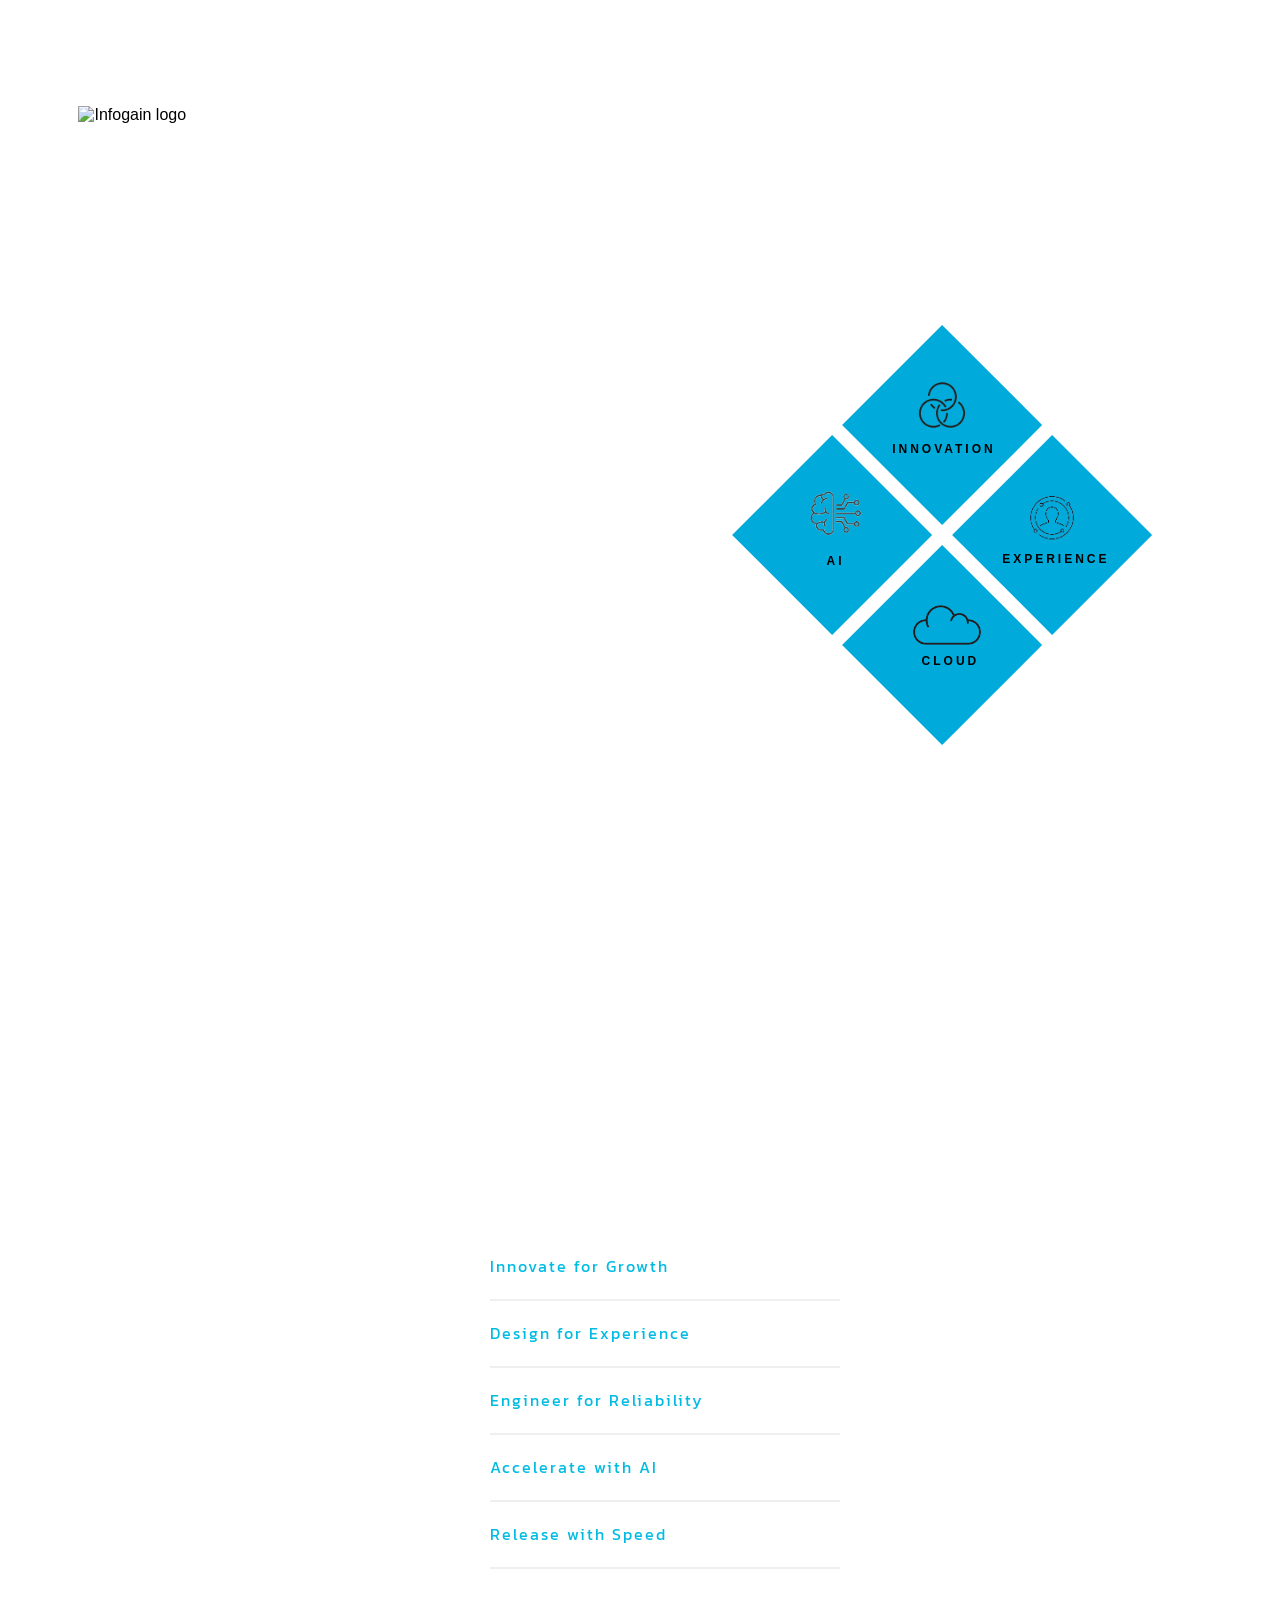
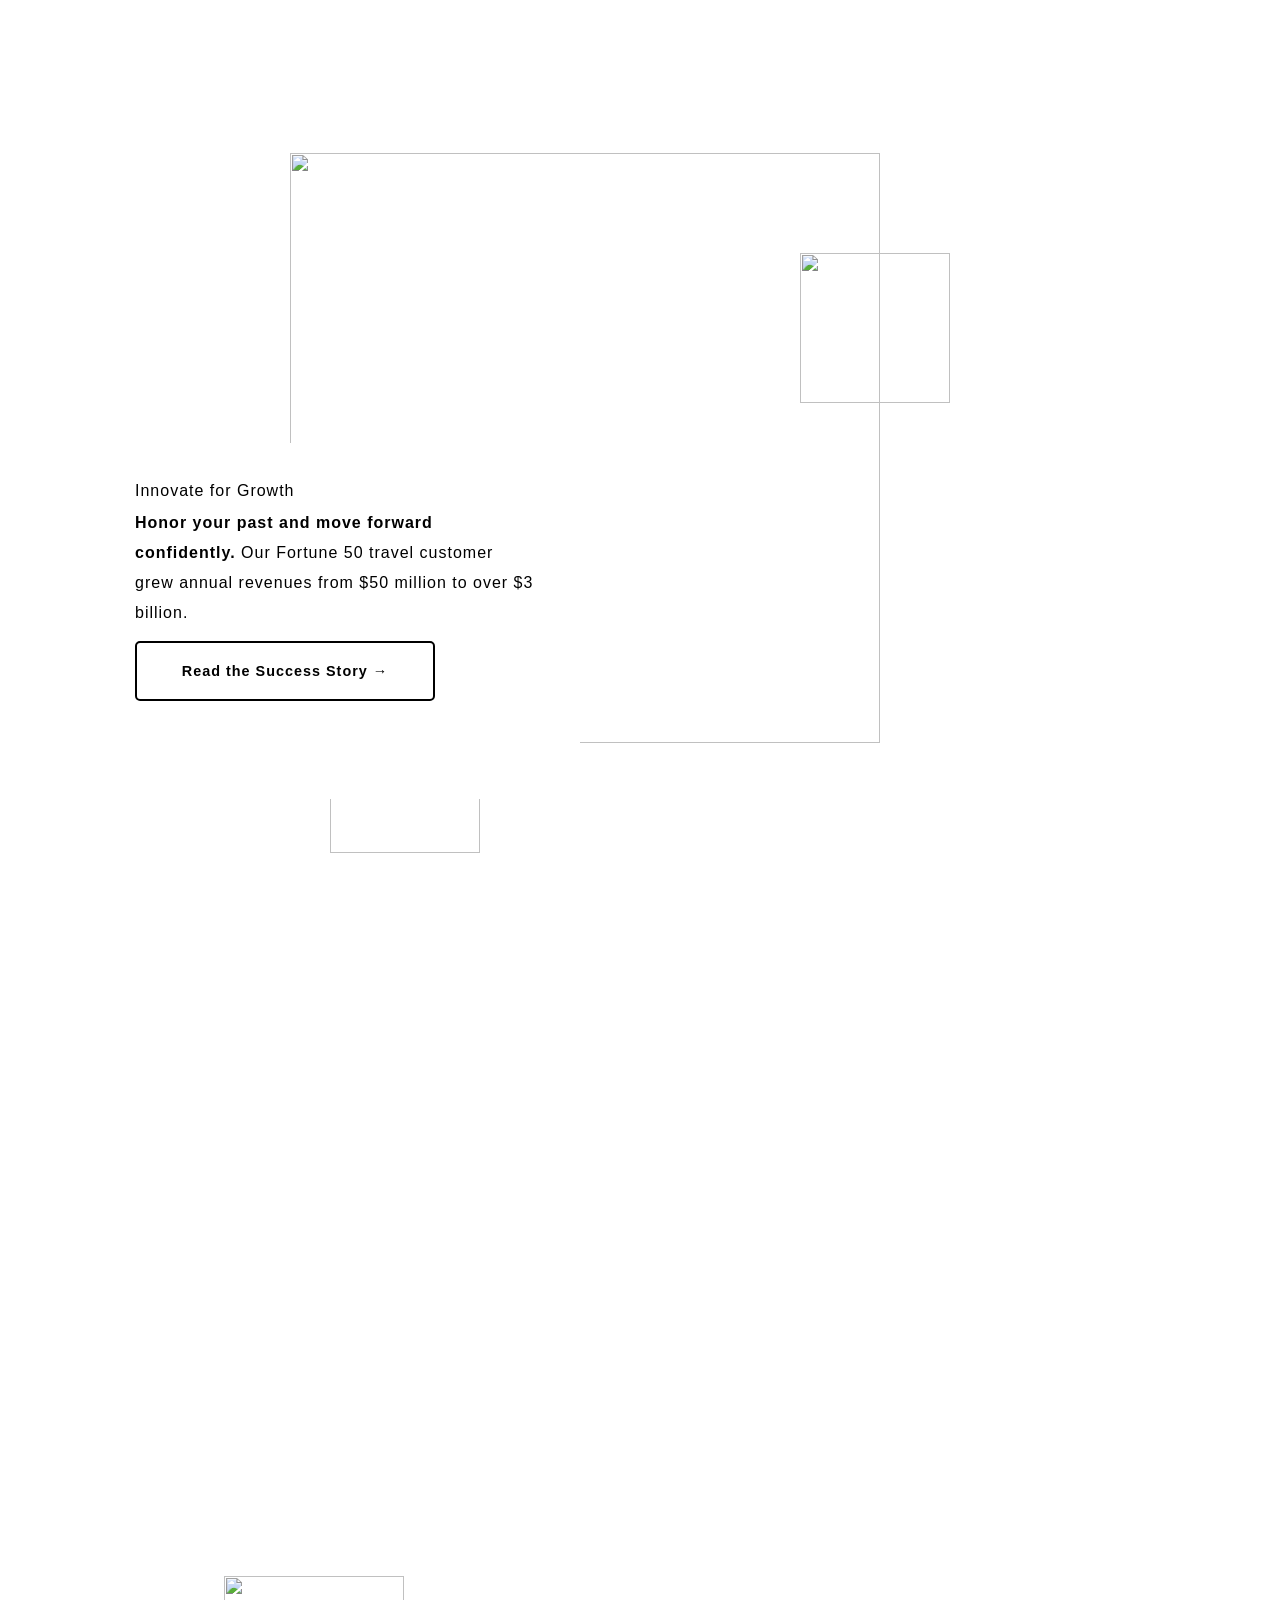
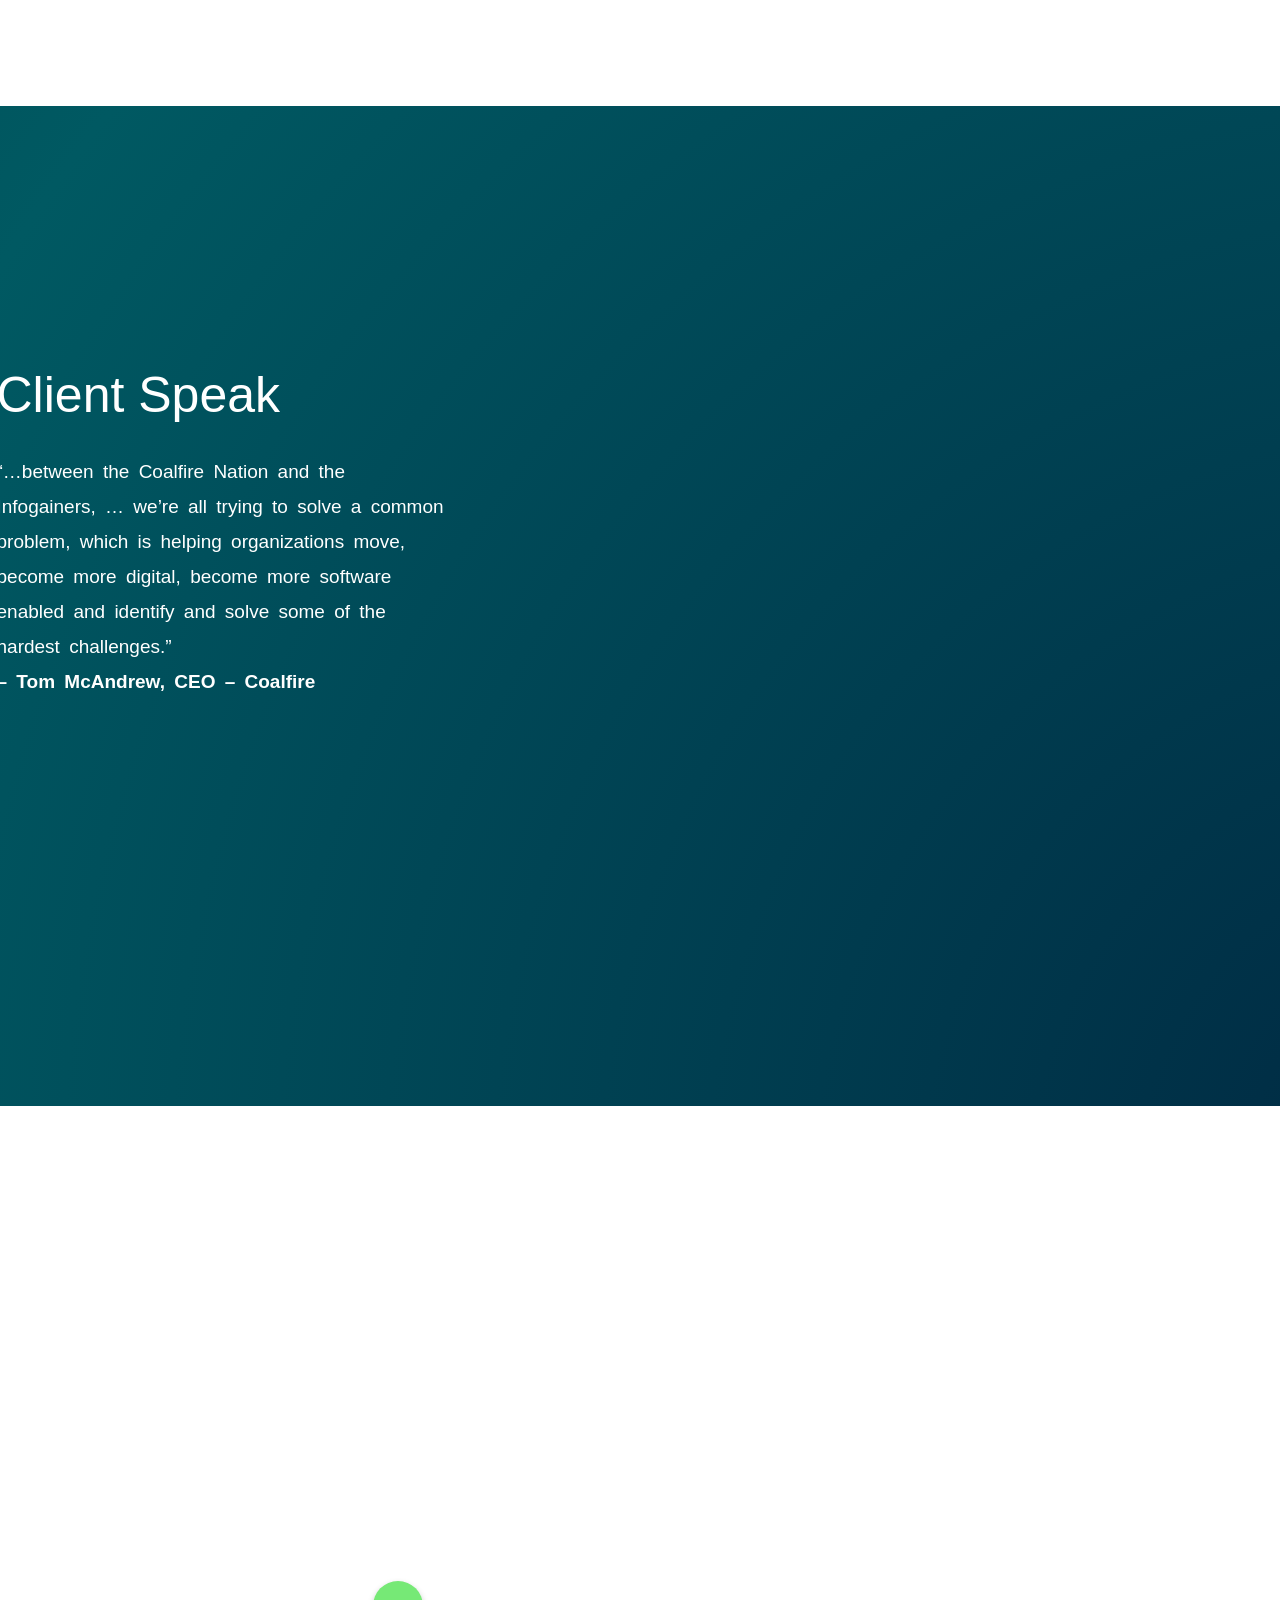
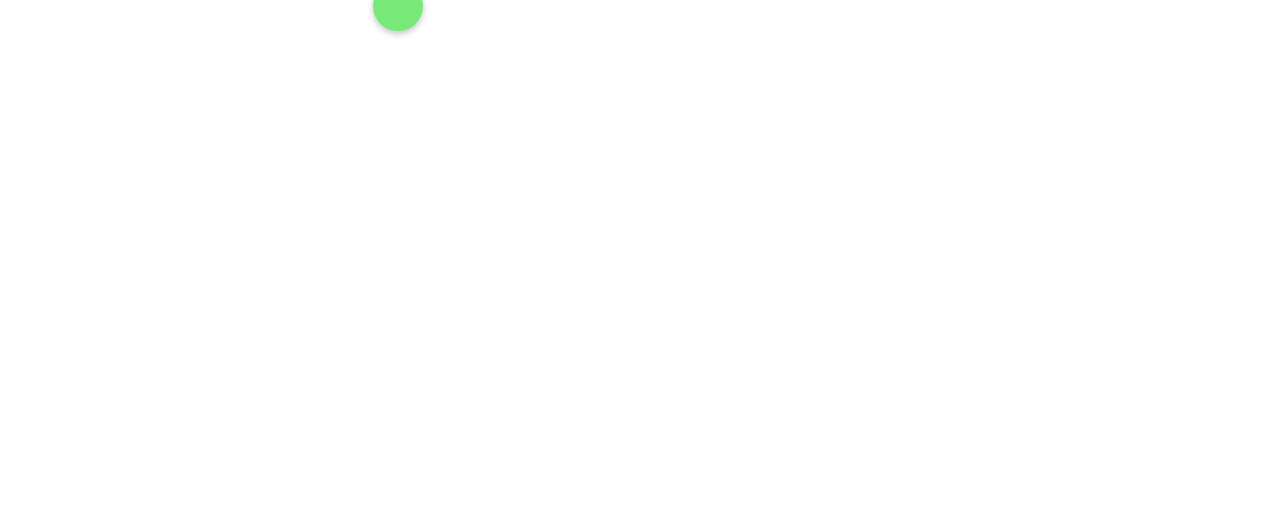
==== index.html @ 4d9df3b6 "new upddate 2" ====
<!DOCTYPE html>
<html lang="en">
  <head>
    <meta charset="UTF-8" />
    <meta name="viewport" content="width=device-width, initial-scale=1.0" />
    <title>php internship task 1</title>
    <link rel="stylesheet" href="/style.css" />
    <link rel="stylesheet" href="mediaquery.css">
  </head>
  <body>
    <div class="container">
        <nav>
          <div class="logo">
            <img
              id="header_logo"
              src="https://www.infogain.com/wp-content/themes/infogainv2022/infogain-2021/assets//images/finished/infogain-small-white-logo.svg"
              width="150px"
              alt="Infogain logo"
            />
          </div>

          <ul class="menubar">
            <li class="menu">MOVE FORWARD <span></span></li>
            <li class="menu">REVEL</li>
            <li class="menu">SERVICES</li>
            <li class="menu">INDUSTRIES</li>
            <li class="menu">CAREERS</li>
            <li class="menu">ABOUT</li>
          </ul>
        </nav>
      <main>
        <div class="section-1">
          <div class="heading">
            <h1>Embrace</h1>
            <h1>perpetual beta</h1>
          </div>
          <p>
            <strong>Acceleration is now constant.</strong> Infogain designs and
            builds intelligent platforms that unlock meaningful experiences,
            enabling authentic interactions between you and your customers.
          </p>

          <button class="btn">SEE WHAT WE DO</button>
        </div>
        <div class="section-2">
          <div class="boxes">
            <div class="top box" id="top">
              <img src="/images/inovation.png" alt="" />
              <button type="button" class="topbtn" onclick="topclickshow()"><h4>INNOVATION</h4></button>
            </div>
            <div class="right box">
              <img src="/images/experience.png" alt="" />
              <button type="button" class="rightbtn" onclick="rightclickshow()"><h4>EXPERIENCE</h4></button>
            </div>
            <div class="bottom box">
              <img src="/images/cloud.png" alt="" />
              <button type="button" class="bottombtn" onclick="bottomclickshow()"><h4>CLOUD</h4></button>
            </div>
            <div class="left box">
              <img src="/images/ai.png" alt="" />
              <button type="button" class="leftbtn" onclick="leftclickshow()"><h4>AI</h4></button>
            </div>

            <!-- *hide top box  -->
            <div class="topbox" id="topbox">
              <img src="/images/inovation.png" alt="" />
              <button type="button" class="topbtn" ><h4>INNOVATION</h4></button>
              <strong class="strtxt">See what could be.</strong>
              <span class="topspan1">Leverage the future and build</span>
              <span class="topspan2">products that create</span>
              <span class="topspan3">their own demand</span>
              <div class="cross" onclick="topclickhide()">&#10006;</div>
            </div>

            <!-- *hide bottom box  -->
            <div class="bottombox" id="bottombox">
              <img src="/images/cloud.png" alt="">
              <button type="button" class="bottombtn"><h4>Cloud</h4></button>
              <strong class="strtxt1">Forge the right cloud</strong>
              <strong class="strtxt2">for your strategy.</strong>
              <span class="bottomspan1">Unlock the power</span>
              <span class="bottomspan2">of the cloud</span>
              <span class="bottomspan3">for sustainable solutions.</span>
              <!-- <span class="cross" onclick="bottomclickhide()">&#10006;</span> -->
              <div class="cross"  onclick="bottomclickhide()">&#10006;</div>
            </div>

            <!-- *hide left box  -->
            <div class="leftbox" id="leftbox">
              <img src="/images/ai.png" alt="">
              <button type="button" class="leftbtn"><h4>AI</h4></button>

              <strong class="strtxt">Solve the unsolvable</strong>

              <span class="leftspan1">Solve the problems that once</span>
              <br>
              <span class="leftspan2">constrained your industry.</span>
              <br>
              <span class="leftspan3">Create products that</span>
              <br>
              <span class="leftspan4">sense and understand.</span>
              <div class="cross"  onclick="leftclickhide()">&#10006;</div>
            </div>

            <!-- *hide left box  -->
            <div class="rightbox" id="rightbox">
              <img src="/images/experience.png" alt="">

              <button type="button" class="rightbtn" ><h4>EXPERIENCE</h4></button>
              <br>
              <strong class="strtxt1">Create the right experiences</strong>
              <br>
              <strong class="strtxt2">for your users.</strong>
              <br>
              <span class="rightspan1">Enable deeper customer engagement</span>
              <br>
              <span class="rightspan2">with world-class</span>
              <br>
              <span class="rightspan3">digital experiences.</span>

              <div class="cross" onclick="rightclickhide()">&#10006;</div>
            </div>
          </div>
        </div>
      </main>
    </div>

    <!-- container 2 -->
    <div class="container2">
      <div class="section-3">
        <div class="heading">
          <h1>Engineering  Business Outcomes</h1>
        </div>
        <div class="pera">
          <p>We enable meaningful, measurable impact—and deliver business outcomes that create the future you want.</p>
        </div>
        <div class="list" id="list">
          <ul>
            <li><a href="#list" id="item1" >Innovate for Growth</a></li>
            <li><a href="#list" id="item2">Design for Experience</a></li>
            <li><a href="#list" id="item3">Engineer for Reliability</a></li>
            <li><a href="#list" id="item4">Accelerate with AI</a></li>
            <li><a href="#list" id="item5">Release with Speed</a></li>
          </ul>
        </div>
      </div>
      <div class="section-4">
        
        <div class="item1">
          <img src="https://www.infogain.com/wp-content/uploads/2023/09/ebo-innovate-1x.webp" id="secton-4_img1" alt="">
          <img  src="https://www.infogain.com/wp-content/uploads/2023/09/ebo-design-1x.webp" id="secton-4_img2" alt="">
          <img  src="https://www.infogain.com/wp-content/uploads/2023/09/ebo-engineer-1x.webp" id="secton-4_img3" alt="">
          <img  src="https://www.infogain.com/wp-content/uploads/2023/09/ebo-automate-1x.webp" id="secton-4_img4" alt="">
          <img  src="https://www.infogain.com/wp-content/uploads/2023/09/ebo-speed-1x.webp" id="secton-4_img5" alt="">
          <div class="info">
            
            <h3 id="txt1">Innovate for Growth</h3>
            <h3 id="txt2">Design for Experience</h3>
            <h3 id="txt3">Engineer for Reliability</h3>
            <h3 id="txt4">Accelerate with AI</h3>
            <h3 id="txt5">Release with Speed</h3>

            <p id="pera1"><strong>Honor your past and move forward confidently.</strong> Our Fortune 50 travel customer grew annual revenues from $50 million to over $3 billion.</p>

            <p id="pera2"><strong>The right experiences drive loyalty.</strong> Our Global 50 electronics customer integrated digital and physical customer experiences with AR and VR.</p>

            <p id="pera3"><strong>Reliable experiences delight customers.</strong> Our multi-billion-dollar travel customer automated testing to improve productivity and stability.</p>

            <p id="pera4"><strong>Solve the unsolvable</strong> Our multi-billion-dollar insurance customer moved to Agile and automated their DevSecOps pipeline.</p>

            <p id="pera5"><strong>Add to the bottom line now.</strong> Our online property listing customer used Google AI to lower costs and double activation rates.</p>

            <button type="button" class="btn">Read the Success Story  	&rarr;</button>
          </div>
        </div>

        <img src="https://www.infogain.com/wp-content/themes/infogainv2022/infogain-2021/assets/images/finished/rectangle-white.svg" alt="" class="rect1">
        <img src="https://www.infogain.com/wp-content/themes/infogainv2022/infogain-2021/assets/images/finished/rectangle-white.svg" alt="" class="rect2">
      </div>
    </div>


    <!-- container 3 -->
    <div class="container3" id="container3">
      <div class="box">
        <div class="heading">
          <h1>Wise answers to smart AI questions</h1>
        </div>
        <div class="pera">
          <p>We’ve been developing and adapting Generative AI long before it became a buzzword. We can help you get started today, realizing and maximizing the competitive advantage the technology — and our expertise — offers.</p>
        </div>
        <button type="button" class="btn">PROFIT FROM OUR EXPERIENCE      &rarr;</button>
      </div>
    </div>

    <!-- container 4 -->
    <div class="container4" id="container4">
      <div class="box">
        <div class="img">
          <img src="https://www.infogain.com/wp-content/themes/infogainv2022/infogain-2021/assets/images/finished/revelLogo.webp" alt="">
        </div>
        <div class="heading">
          <h1>Focus on the human</h1>
        </div>
        <div class="pera">
          <p>Revel is the division of Infogain focused on Digital Innovation, Experience Design, and Transformation. Revel enables customers to navigate the unpredictable and redefine their platforms and products.</p>
        </div>
        <button type="button" class="btn">Explore Revel    &rarr;</button>
      </div>
    </div>


    <!-- container 5 -->
    <div class="container5" id="container5">
      <div class="box">
        <div class="heading">
          <h1>Transformation never stops</h1>
        </div>
        <div class="pera">
          <p>Users change faster than ever. The Infogain Value Delivery Framework and NAVIK AI let you turn proven digital blueprints into responsive platforms, then use AI-driven insights to capture customer needs, scale to serve employees and customers, and launch feature after feature in extensible ecosystems.</p>
        </div>
        <button type="button" class="btn">MOVE FORWARD    &rarr;</button>
      </div>
      <div class="box2">
        <img src="https://www.infogain.com/wp-content/themes/infogainv2022/infogain-2021/assets/images/finished/transformation_NAVIK_graphic.svg" alt="">
      </div>
    </div>


    <!-- container 6 -->
    <div class="container6" id="container6">
      <div class="box">
        <div class="heading">
          <h1>Client Speak</h1>
        </div>
        <div class="pera">
          <p>“…between the Coalfire Nation and the Infogainers, … we’re all trying to solve a common problem, which is helping organizations move, become more digital, become more software enabled and identify and solve some of the hardest challenges.”
          <br>
          <b>– Tom McAndrew, CEO – Coalfire</b>
          </p>
        </div>
      </div>
      <div class="box2">
        <iframe width="560" height="315" src="https://www.youtube.com/embed/w-urE3ygFwA?si=AehrcZp50ISWYnR1" title="YouTube video player" frameborder="0" allow="accelerometer; autoplay; clipboard-write; encrypted-media; gyroscope; picture-in-picture; web-share" referrerpolicy="strict-origin-when-cross-origin" allowfullscreen></iframe>
        <!-- <video src="https://youtu.be/w-urE3ygFwA?si=EXFEm1Io0RE1IOQg"></video> -->
      </div>
    </div>

    <!-- container 7 -->
    <div class="container7" id="container7">
      <div class="box">
        <div class="heading">
          <h1>Meet our partners</h1>
        </div>
        <div class="pera">
          <p> We've got deep relationships with partners across the industry.</p>
        </div>
        <button type="button" class="btn">LEARN MORE    &rarr;</button>
      </div>
      <div class="box2">
        <div class="sliderbox">
          <div class="wrapper"> 
            <i id="left" class="fa-solid  fas fa-angle-left"></i> 
            <ul class="carousel"> 
                <li class="card"></li> 
                <li class="card"></li> 
                <li class="card"></li> 
                <li class="card"></li>
            </ul> 
            <i id="right" class="fa-solid fas fa-angle-right"></i> 
        </div>
        </div>
      </div>
    </div>

  </body>
  <script src="script.js"></script>
</html>
---- style.css ----
@import url('https://fonts.googleapis.com/css2?family=Open+Sans:ital,wght@0,300..800;1,300..800&display=swap');
@import url('https://fonts.googleapis.com/css2?family=Kanit:ital,wght@0,100;0,200;0,300;0,400;0,500;0,600;0,700;0,800;0,900;1,100;1,200;1,300;1,400;1,500;1,600;1,700;1,800;1,900&display=swap');




*{
    margin: 0;
    padding: 0;
    scroll-behavior: smooth;
}

body{
    font-family: 'freight-sans-pro', 'open-sans', sans-serif;

}
/* ---------------------------------------------------------
NavBar
--------------------------------------------------------- */
.container{
    width: 100%;
    height: 953px;
    display: flex;
    background-image: url(https://www.infogain.com/wp-content/uploads/2023/09/home-05-09-d.webp);
    background-position: center;
    background-repeat: no-repeat;
    background-size: cover;
}

nav{
    display: flex;
    justify-content: space-evenly;
    align-items: center;
    background-color: transparent;
    width: 100%;
    /* margin: 0px 300px;  */
    padding: 40px 15px;
    height: 150px;
}
.logo img{
    height: auto;
    width: 150px;
}
.menubar{
    display: flex;
}

.menubar .menu{
    list-style: none;
    margin: 0px 50px;
    font-family: 'freight-sans-pro', 'open-sans', sans-serif;;
    color: white;
    font-size: 15px;
}

/* ---------------------------------------------------------
container 1
--------------------------------------------------------- */

main{
    width: 85%;
    display: flex;
    margin: auto;
    padding: auto;
    justify-content: space-evenly;
    align-items: center;
    position: absolute;
    top: 300px;
    /* border: 2px solid white; */
    position: absolute;
    left: 150px;

}
main .section-1{
    width: 35%;
    height: 550px;
    display: flex;
    background-color: transparent;
    flex-direction: column;
    color: white;
}

.section-1 .heading{
    margin: 20px 0;
}

.section-1 h1{
    font-family: "Open Sans", sans-serif;
    font-size: 4.3em;
    font-weight: 400;
}
.section-1 p{
    font-size: 1.3em;
    font-family: "Kanit", sans-serif;
    margin: 20px 0px;
    line-height: 45px;
    font-weight: 200;
}

.section-1 .btn{
    height: 70px;
    width: 230px;
    background-color: transparent;
    border: 2px solid white;
    color: white;
    border-radius: 5px;
}
.section-1 .btn:hover{
    background-color: rgba(255, 255, 255, 0.236);
}


main .section-2{
    width: 40%;
    height: 500px;
    background-color: transparent;
}

.section-2 .boxes{
    width: 600px;
    height: 450px;
    /* background-color: aquamarine; */
    /* border: 2px solid white; */
}

.section-2 .boxes .box{
    width: 200px;
    height: 200px;
    clip-path: polygon(50% 0%, 100% 50%, 50% 100%, 0% 50%);
    background-color: #00aada;
}
/* ----------------TOP BOX------------------- */
.section-2 .boxes .top{
    position: relative;
    left: 250px;
}
.section-2 .boxes .top .topbtn{
    display: inline;
    font-size: 12px;
    position: relative;
    top: 10px;
    left: 50px;
    letter-spacing: 3px;
    color: rgb(0, 0, 0);
    background-color: transparent;
    border: none;
    cursor: pointer;
}
.section-2 .boxes .top img{
    display: inline;
    width: 100px;
    height: 100px;
    margin: 0;
    padding: 0;
    position: relative;
    left: 50px;
    top: 30px;
}

/* ----------------Bottom BOX------------------- */
.section-2 .boxes .bottom{
    position: relative;
    left: 250px;
    bottom: 180px;
}


.section-2 .boxes .bottom .bottombtn{
    display: inline;
    font-size: 12px;
    position: relative;
    letter-spacing: 3px;
    color: rgb(0, 0, 0);
    position: relative;
    top: 50px;
    left: 5px;
    background-color: transparent;
    border: none;
    cursor: pointer;
}
.section-2 .boxes .bottom img{
    display: inline;
    width: 70px;
    height: 70px;
    position: relative;
    left: 70px;
    top: 45px;
    margin: 0;
    padding: 0;
}

/* ----------------right BOX------------------- */
.section-2 .boxes .right{
    position: relative;
    left: 360px;
    bottom: 90px;
}

.section-2 .boxes .right .rightbtn{
    display: inline;
    font-size: 12px;
    position: relative;
    letter-spacing: 3px;
    color: rgb(0, 0, 0);
    position: relative;
    top: 10px;
    left: 50px;
    background-color: transparent;
    border: none;
    cursor: pointer;
}
.section-2 .boxes .right img{
    display: inline;
    width: 100px;
    height: 100px;
    position: relative;
    left: 50px;
    top: 30px;
    margin: 0;
    padding: 0;
}

/* ----------------Left BOX------------------- */
.section-2 .boxes .left{
    position: relative;
    left: 140px;
    bottom: 490px;
}

.section-2 .boxes .left .leftbtn{
    display: inline;
    font-size: 12px;
    position: relative;
    letter-spacing: 3px;
    color: rgb(0, 0, 0);
    position: relative;
    top: 60px;
    left: 20px;
    background-color: transparent;
    border: none;
    cursor: pointer;
}
.section-2 .boxes .left img{
    display: inline;
    width: 70px;
    height: 70px;
    position: relative;
    left: 70px;
    top: 45px;
    margin: 0;
    padding: 0;
}



/* *----------------TopBOX------------------- */

.topbox{
    display: none;
    width: 420px;
    height: 420px;
    background-color: #00aada;
    clip-path: polygon(50% 0%, 100% 50%, 50% 100%, 0% 50%);
    position: relative;
    bottom: 800px;
    left: 140px;
}

.topbox img{
    display: inline;
    width: 120px;
    height: 120px;
    margin: 0;
    padding: 0;
    position: relative;
    left: 150px;
    top: 30px;
}

.topbox .topbtn{
    display: inline;
    font-size: 12px;
    position: relative;
    top: 30px;
    left: 40px;
    letter-spacing: 3px;
    color: rgb(0, 0, 0);
    background-color: transparent;
    border: none;
}

.topbox .strtxt{
    display: inline;
    position: relative;
    right: 90px;
    top: 90px;
}

.topbox .topspan1{
    display: inline;
    font-size: 15px;
    position: relative;
    left: 120px;
    top: 120px;
}

.topbox .topspan2{
    display: inline;
    font-size: 15px;
    position: relative;
    right: 40px;
    top: 140px;
}

.topbox .topspan3{
    display: inline;
    font-size: 15px;
    position: relative;
    right: 150px;
    top: 160px;
}


.topbox .cross{
    margin: 0;
    padding: 0;
    text-align: center;
    display: flex;
    justify-content: center;
    align-items: center;
    height: 20px;
    width: 20px;
    position: relative;
    left: 200px;
    top: 200px;
    border: 2px solid black;
    border-radius: 60%;
    cursor: pointer;

}

/* *----------------BOTTOM BOX------------------- */

.bottombox{
    display: none;
    width: 420px;
    height: 420px;
    background-color: #00aada;
    clip-path: polygon(50% 0%, 100% 50%, 50% 100%, 0% 50%);
    position: relative;
    bottom: 800px;
    left: 140px;
}
.bottombox img{
    display: inline;
    width: 100px;
    height: 100px;
    margin: 0;
    padding: 0;
    position: relative;
    left: 160px;
    top: 30px;
}

.bottombox .bottombtn{
    display: inline;
    font-size: 12px;
    position: relative;
    top: 30px;
    left: 80px;
    letter-spacing: 3px;
    color: rgb(0, 0, 0);
    background-color: transparent;
    border: none;
}

.bottombox .strtxt1{
    display: inline;
    position: relative;
    right: 20px;
    top: 90px;
    font-size: 13px;
    letter-spacing: 1px;
}
.bottombox .strtxt2{
    display: inline-block;
    position: relative;
    left: 150px;
    top: 90px;
    font-size: 13px;
    letter-spacing: 1px;
}
.bottombox .bottomspan1{
    display: inline;
    font-size: 13px;
    position: relative;
    left: 30px;
    top: 140px;
}
.bottombox .bottomspan2{
    display: inline;
    font-size: 13px;
    position: relative;
    right: 60px;
    top: 160px;
}
.bottombox .bottomspan3{
    display: inline-block;
    font-size: 13px;
    position: relative;
    left: 140px;
    top: 160px;
}

.bottombox .cross{
    margin: 0;
    padding: 0;
    text-align: center;
    display: flex;
    justify-content: center;
    align-items: center;
    height: 20px;
    width: 20px;
    position: relative;
    left: 200px;
    top: 220px;
    border: 2px solid black;
    border-radius: 60%;
    cursor: pointer;

}

/* *----------------LEFT BOX------------------- */

.leftbox{
    display: none;
    width: 420px;
    height: 420px;
    background-color: #00aada;
    clip-path: polygon(50% 0%, 100% 50%, 50% 100%, 0% 50%);
    position: relative;
    bottom: 800px;
    left: 140px;
}
.leftbox img{
    display: inline;
    width: 90px;
    height: 90px;
    margin: 0;
    padding: 0;
    position: relative;
    left: 170px;
    top: 40px;
}
.leftbox .leftbtn{
    display: inline;
    font-size: 12px;
    position: relative;
    top: 45px;
    left: 110px;
    letter-spacing: 3px;
    color: rgb(0, 0, 0);
    background-color: transparent;
    border: none;
}
.leftbox .strtxt{
        display: inline-block;
        position: relative;
        left: 20px;
        top: 110px;
        font-size: 13px;
        letter-spacing: 1px;
}

.leftbox .leftspan1{
    display: inline-block;
    font-size: 13px;
    position: relative;
    left: 130px;
    top: 140px;
}
.leftbox .leftspan2{
    display: inline-block;
    font-size: 13px;
    position: relative;
    left: 140px;
    top: 140px;
}
.leftbox .leftspan3{
    display: inline-block;
    font-size: 13px;
    position: relative;
    left: 155px;
    top: 140px;
}
.leftbox .leftspan4{
    display: inline-block;
    font-size: 13px;
    position: relative;
    left: 155px;
    top: 140px;
}


.leftbox .cross{
    margin: 0;
    padding: 0;
    text-align: center;
    display: flex;
    justify-content: center;
    align-items: center;
    height: 20px;
    width: 20px;
    position: relative;
    left: 200px;
    top: 200px;
    border: 2px solid black;
    border-radius: 60%;
    cursor: pointer;

}

/* *----------------RIGHT BOX------------------- */
.rightbox{
    display: none;
    width: 420px;
    height: 420px;
    background-color: #00aada;
    clip-path: polygon(50% 0%, 100% 50%, 50% 100%, 0% 50%);
    position: relative;
    bottom: 800px;
    left: 140px;
}

.rightbox img{
    display: inline;
    width: 100px;
    height: 100px;
    margin: 0;
    padding: 0;
    position: relative;
    left: 160px;
    top: 40px;
}
.rightbox .rightbtn{
    display: inline-block;
    font-size: 12px;
    position: relative;
    top: 45px;
    left: 70px;
    color: rgb(0, 0, 0);
    background-color: transparent;
    border: none;
}

.rightbox .strtxt1{
    display: inline-block;
    position: relative;
    left: 120px;
    top: 80px;
    font-size: 13px;
    letter-spacing: 1px;
}
.rightbox .strtxt2{
    display: inline-block;
    position: relative;
    left: 170px;
    top: 80px;
    font-size: 13px;
    letter-spacing: 1px;
}

.rightbox .rightspan1{
    display: inline-block;
    font-size: 13px;
    position: relative;
    left: 100px;
    top: 100px;
}
.rightbox .rightspan2{
    display: inline-block;
    font-size: 13px;
    position: relative;
    left: 160px;
    top: 100px;
}
.rightbox .rightspan3{
    display: inline-block;
    font-size: 13px;
    position: relative;
    left: 155px;
    top: 100px;
}


.rightbox .cross{
    margin: 0;
    padding: 0;
    text-align: center;
    display: flex;
    justify-content: center;
    align-items: center;
    height: 20px;
    width: 20px;
    position: relative;
    left: 200px;
    top: 170px;
    border: 2px solid black;
    border-radius: 60%;
    cursor: pointer;

}


/* ---------------------------------------------------------
container 2
--------------------------------------------------------- */

.container2{
    display: flex;
    justify-content: space-around;
    align-items: center;
    flex-wrap: wrap;
    width: 100%;
    height: 953px;
    background-image: url(https://www.infogain.com/wp-content/uploads/2022/05/home-2.svg);
    background-position: center;
    background-repeat: no-repeat;
    background-size: cover;
}

.container2 .section-3{
    justify-content: flex-end;
    width: 900px;
    height: 800px;
    /* border: 2px solid black; */

}

.container2 .section-3 .heading{
    margin-left: 300px;
    width: 650px;
    height: auto;
    font-size: 25px;
    display: inline;
}
.container2 .section-3 .heading h1{
    width: 650px;
    display: inline-block;
    color: white;
    /* border: 2px solid black; */
    font-weight: 300;
}

.container2 .section-3 .pera{

    width: 470px;
    font-size: 20px;
    margin-left: 300px;
    margin-top: 10px;
    color: white;
}

.container2 .section-3 .pera p{
    word-spacing: 4px;
    font-weight: 200;
    line-height: 35px;
}

.container2 .section-3 .list{
    width: 500px;
    height: 400px;
    /* border: 2px solid black; */
    margin-left: 300px;
    margin-top: 50px;
}

.container2 .section-3 .list ul li{
    list-style: none;
    height: 65px;
    width: 350px;
    border: 1px solid rgba(225, 225, 225, 0.541);
    border-width: 0 0 2px 0;
    display: flex;
    justify-content: flex-start;
    align-items: center;
}

.container2 .section-3 .list ul li a{
    text-decoration: none;
    color: #00bbe2;
    font-size: 1em;
    font-family: "Kanit", sans-serif;
    line-height: 45px;
    font-weight: 400;
    letter-spacing: 2px;
}
.container2 .section-3 .list ul li a:hover{
    color: #bbbdbd;
}
.container2 .section-4{
    width: 900px;
    height: 800px;
    display: flex;
    /* border: 2px solid black; */
}
.container2 .section-4 .item1 img{
    width: 590px;
    height: 590px;
    position: relative;
    left: 100px;
    z-index: 0;
}

.container2 .section-4 .item1 #secton-4_img1{
    display: block;
}
.container2 .section-4 .item1 #secton-4_img2{
    display: none;
}
.container2 .section-4 .item1 #secton-4_img3{
    display: none;
}
.container2 .section-4 .item1 #secton-4_img4{
    display: none;
}
.container2 .section-4 .item1 #secton-4_img5{
    display: none;
}
.container2 .section-4 .item1 .info{
    width: 400px;
    height: 280px;
    background-color: white;
    z-index: 2;
    position: relative;
    bottom: 300px;
    right: 100px;
    padding: 38px 45px;
}

.container2 .section-4 .item1 .info h3{
    font-size: 1em;
    line-height: 1.2;
    letter-spacing: 1px;
    color: #666;
    color: var(--brownish-grey-three);
    font-weight: 500;
    padding-bottom: 8px;
}

.container2 .section-4 .item1 .info #txt1,#pera1{
    display: block;
}
.container2 .section-4 .item1 .info #txt2, #pera2{
    display: none;
}
.container2 .section-4 .item1 .info #txt3,#pera3{
    display: none;
}
.container2 .section-4 .item1 .info #txt4,#pera4{
    display: none;
}
.container2 .section-4 .item1 .info #txt5,#pera5{
    display: none;
}


.container2 .section-4 .item1 .info p{
    font-size: 1em;
    line-height: 1.2;
    letter-spacing: 1px;
    color: #666;
    color: var(--brownish-grey-three);
    font-weight: 500;
    padding-bottom: 8px;
    line-height: 30px;
}

.container2 .section-4 .item1 .info .btn{
    height: 60px;
    width: 300px;
    font-size: .9em;
    font-weight: 600;
    letter-spacing: 1px;
    position: absolute;
    margin-top: 5px;
    background-color: white;
    border: 2px solid black;
    border-radius: 5px;
}

.container2 .section-4 .rect1{
    width: 150px;
    height: 150px;
    position: relative;
    left: 20px;
    top: 100px;
}
.container2 .section-4 .rect2{
    width: 150px;
    height: 150px;
    position: relative;
    top: 550px;
    right: 600px;
}


/* ---------------------------------------------------------
container 3
--------------------------------------------------------- */

.container3{
    display: flex;
    justify-content: center;
    align-items: center;
    width: 100%;
    height: 1000px;
    background-image: url(https://www.infogain.com/wp-content/uploads/2023/09/IGhome-GAi-blade-1.webp);
    background-position: center;
    background-repeat: no-repeat;
    background-size: cover;
}

.container3 .box{
    width: 65%;
    height: 500px;
    /* border: 2px solid black; */
}

.container3 .box .heading{
    width: 500px;
}
.container3 .box .heading h1{
    display: inline-block;
    color: white;
    /* border: 2px solid black; */
    font-weight: 300;
    font-size: 50px;
}
.container3 .box .pera{
    width: 600px;
    height: auro;
    margin: 30px 0px;
}
.container3 .box .pera p{
    word-spacing: 4px;
    font-weight: 100;
    line-height: 35px;
    color: white;
    font-size: 19px;

}
.container3 .box .btn{
    width: 350px;
    height: 70px;
    background-color: transparent;
    border: 2px solid white;
    border-radius: 5px;
    color: white;
}
.container3 .box .btn:hover{
    background-color: rgba(216, 216, 216, 0.176);
}

/* ---------------------------------------------------------
container 4
--------------------------------------------------------- */

.container4{
    display: flex;
    justify-content: center;
    align-items: center;
    width: 100%;
    height: 1000px;
    background-image: url(https://www.infogain.com/wp-content/uploads/2023/09/IGHomeRevelBlade.webp);
    background-position: center;
    background-repeat: no-repeat;
    background-size: cover;
}

.container4 .box{
    width: 65%;
    height: 500px;
    /* border: 2px solid black; */
}

.container4 .box .heading{
    width: 500px;
}
.container4 .box .img{
    margin: 20px 0px;
}
.container4 .box .img img{
    height: 40px;
    width: 180px;
}

.container4 .box .heading h1{
    display: inline-block;
    color: white;
    font-size: 50px;
    font-family: "Freight-Big-Pro";   
}
.container4 .box .pera{
    width: 600px;
    height: auro;
    margin: 30px 0px;
}
.container4 .box .pera p{
    word-spacing: 4px;
    font-weight: 100;
    line-height: 35px;
    color: white;
    font-size: 19px;

}
.container4 .box .btn{
    width: 200px;
    height: 70px;
    background-color: transparent;
    border: 2px solid white;
    border-radius: 5px;
    color: white;
}
.container4 .box .btn:hover{
    background-color: rgba(216, 216, 216, 0.176);
}


/* ---------------------------------------------------------
container 5
--------------------------------------------------------- */

.container5{
    display: flex;
    justify-content: center;
    align-items: center;
    width: 100%;
    height: 1000px;
    background-image: url(https://www.infogain.com/wp-content/uploads/2023/09/home-3.webp);
    background-position: center;
    background-repeat: no-repeat;
    background-size: cover;
}

.container5 .box{
    width: 600px;
    height: 500px;
    /* border: 2px solid black; */
}

.container5 .box .heading{
    width: 400px;
}


.container5 .box .heading h1{
    display: inline-block;
    color: white;
    font-size: 50px;
    font-family: sans-serif;
    font-weight: 100;
}
.container5 .box .pera{
    width: 500px;
    height: auro;
    margin: 30px 0px;
}
.container5 .box .pera p{
    word-spacing: 4px;
    font-weight: 100;
    line-height: 35px;
    color: white;
    font-size: 19px;

}
.container5 .box .btn{
    width: 200px;
    height: 70px;
    background-color: transparent;
    border: 2px solid white;
    border-radius: 5px;
    color: white;
}
.container5 .box .btn:hover{
    background-color: rgba(216, 216, 216, 0.176);
}

.container5 .box2{
    width: 600px;
    height: 500px;
    /* border: 2px solid black; */
}


/* ---------------------------------------------------------
container 6
--------------------------------------------------------- */

.container6{
    display: flex;
    justify-content: center;
    align-items: center;
    width: 100%;
    height: 1000px;
    background-image: radial-gradient(circle at 114% 107%, #002942, #005962 95%, #004950 136%);
    background-position: center;
    background-repeat: no-repeat;
    background-size: cover;
}

.container6 .box{
    width: 540px;
    height: 480px;
    /* border: 2px solid black; */
}

.container6 .box .heading{
    width: 400px;
}


.container6 .box .heading h1{
    display: inline-block;
    color: white;
    font-size: 50px;
    font-family: sans-serif;
    font-weight: 100;
}
.container6 .box .pera{
    width: 450px;
    height: auro;
    margin: 30px 0px;
}
.container6 .box .pera p{
    word-spacing: 4px;
    font-weight: 100;
    line-height: 35px;
    color: white;
    font-size: 19px;

}
.container6 .box2{
    width: 840px;
    height: 480px;
    /* border: 2px solid black; */
}

.container6 .box2 iframe{
    width: 837px;
    height: 471px;
    left: 0px;
    top: 0px;
}


/* ---------------------------------------------------------
container 7
--------------------------------------------------------- */

.container7{
    display: flex;
    justify-content: center;
    align-items: center;
    width: 100%;
    height: 1000px;
    background: url(https://www.infogain.com/wp-content/uploads/2022/05/home-4.svg);
    background-position: center;
    background-repeat: no-repeat;
    background-size: cover;
}

.container7 .box{
    width: 300px;
    height: 350px;
    /* border: 2px solid black; */
}

.container7 .box .heading{
    width: 200px;
}


.container7 .box .heading h1{
    display: inline-block;
    color: white;
    font-size: 50px;
    font-family: sans-serif;
    font-weight: 100;
}
.container7 .box .pera{
    width: 270px;
    height: auro;
    margin: 30px 0px;
}
.container7 .box .pera p{
    word-spacing: 4px;
    font-weight: 100;
    line-height: 35px;
    color: white;
    font-size: 19px;

}
.container7 .box .btn{
    width: 200px;
    height: 70px;
    background-color: transparent;
    border: 2px solid white;
    border-radius: 5px;
    color: white;
}
.container7 .box .btn:hover{
    background-color: rgba(216, 216, 216, 0.176);
}

.container7 .box2{
    width: 1200px;
    height: 500px;
    /* border: 2px solid black; */
}
.container7 .box2 .sliderbox{
    width: 1200px;
    height: 500px;
    /* border: 2px solid black; */
    position: relative;
    left: 170px;
    display: flex;
    justify-content: center;
    align-items: center;
}

.wrapper { 
    max-width: 1100px; 
    width: 100%; 
    position: relative; 
  
} 
  
.wrapper i { 
    height: 50px; 
    width: 50px; 
    background: rgb(118, 233, 118); 
    text-align: center; 
    line-height: 50px; 
    border-radius: 50%; 
    cursor: pointer; 
    position: absolute; 
    top: 50%; 
    font-size: 1.25 rem; 
    transform: translateY(-50%); 
    box-shadow: 0 3px 6px rgba(0, 0, 0, 0.23); 
  
} 
  
.wrapper i:first-child { 
    left: -22px; 
  
} 
  
.wrapper i:last-child { 
    right: -22px; 
  
} 
  
.wrapper .carousel { 
    display: grid; 
    grid-auto-flow: column; 
    grid-auto-columns: calc((100% / 3) - 12px); 
    gap: 16px; 
    overflow-x: auto; 
    scroll-snap-type: x mandatory; 
    scroll-behavior: smooth; 
    scrollbar-width: 0; 
} 
  
.carousel::-webkit-scrollbar { 
    display: none; 
} 
  
.carousel :where(.card, .img) { 
    display: flex; 
    align-items: center; 
    justify-content: center; 
} 
  
.carousel.dragging { 
    scroll-snap-type: none; 
    scroll-behavior: auto; 
} 
  
.carousel.no-transition { 
    scroll-behavior: auto; 
} 
  
.carousel.dragging .card { 
    cursor: grab; 
    user-select: none; 
} 
  
.carousel .card { 
    scroll-snap-align: start; 
    height: 340px; 
    list-style: none; 
    background: #fff; 
    border-radius: 8px; 
    display: flex; 
    cursor: pointer; 
    width: 98%; 
    padding-bottom: 15px; 
    align-items: center; 
    justify-content: center; 
    flex-direction: column; 
} 
@media screen and (max-width: 900px) { 
    .wrapper .carousel { 
        grid-auto-columns: calc((100% / 2) - 9px); 
  
    } 
} 
  
@media screen and (max-width: 600px) { 
    .wrapper .carousel { 
        grid-auto-columns: 100%; 
  
    } 
}
---- mediaquery.css ----
/* ---------------------------------------------------------
                    media query in 1845px
--------------------------------------------------------- */
@media only screen and (max-width: 1845px) {
    .section-1 h1{
        font-size: 4em;
        font-weight: 300;
    }
    .section-1 p{
        font-size: 1.2em;
        line-height: 40px;
        font-weight: 200;
    }
    
    .section-1 .btn{
        height: 70px;
        width: 230px;
        background-color: transparent;
        border: 2px solid white;
        color: white;
        border-radius: 5px;
    }
    .section-1 .btn:hover{
        background-color: rgba(255, 255, 255, 0.236);
    }
    .menubar .menu{
        display: inline-block;
        font-size: 14px;
    }
    .section-2 .boxes{
        position: relative;
        right: 120px;
    }
  }

  
/* ---------------------------------------------------------
                    media query in 1450px
--------------------------------------------------------- */
  @media only screen and (max-width: 1450px) {
    .section-1 h1{
        font-size: 3em;
        font-weight: 300;
    }
    .section-1 p{
        font-size: 1em;
        line-height: 40px;
        font-weight: 200;
    }
    
    .section-1 .btn{
        height: 60px;
        width: 200px;
        background-color: transparent;
        border: 2px solid white;
        color: white;
        border-radius: 5px;
    }
    .section-1 .btn:hover{
        background-color: rgba(255, 255, 255, 0.236);
    }
    .menubar .menu{
        display: inline-block;
        font-size: 14px;
    }
    .section-2 .boxes{
        position: relative;
        right: 120px;
    }
  }


/* ---------------------------------------------------------
                    media query in 1300px
--------------------------------------------------------- */

  @media only screen and (max-width: 1300px) {
    .container{
        width: 1300px;
    }
    .menubar .menu{
        display: inline-block;
        font-size: 12px;
    }
  }
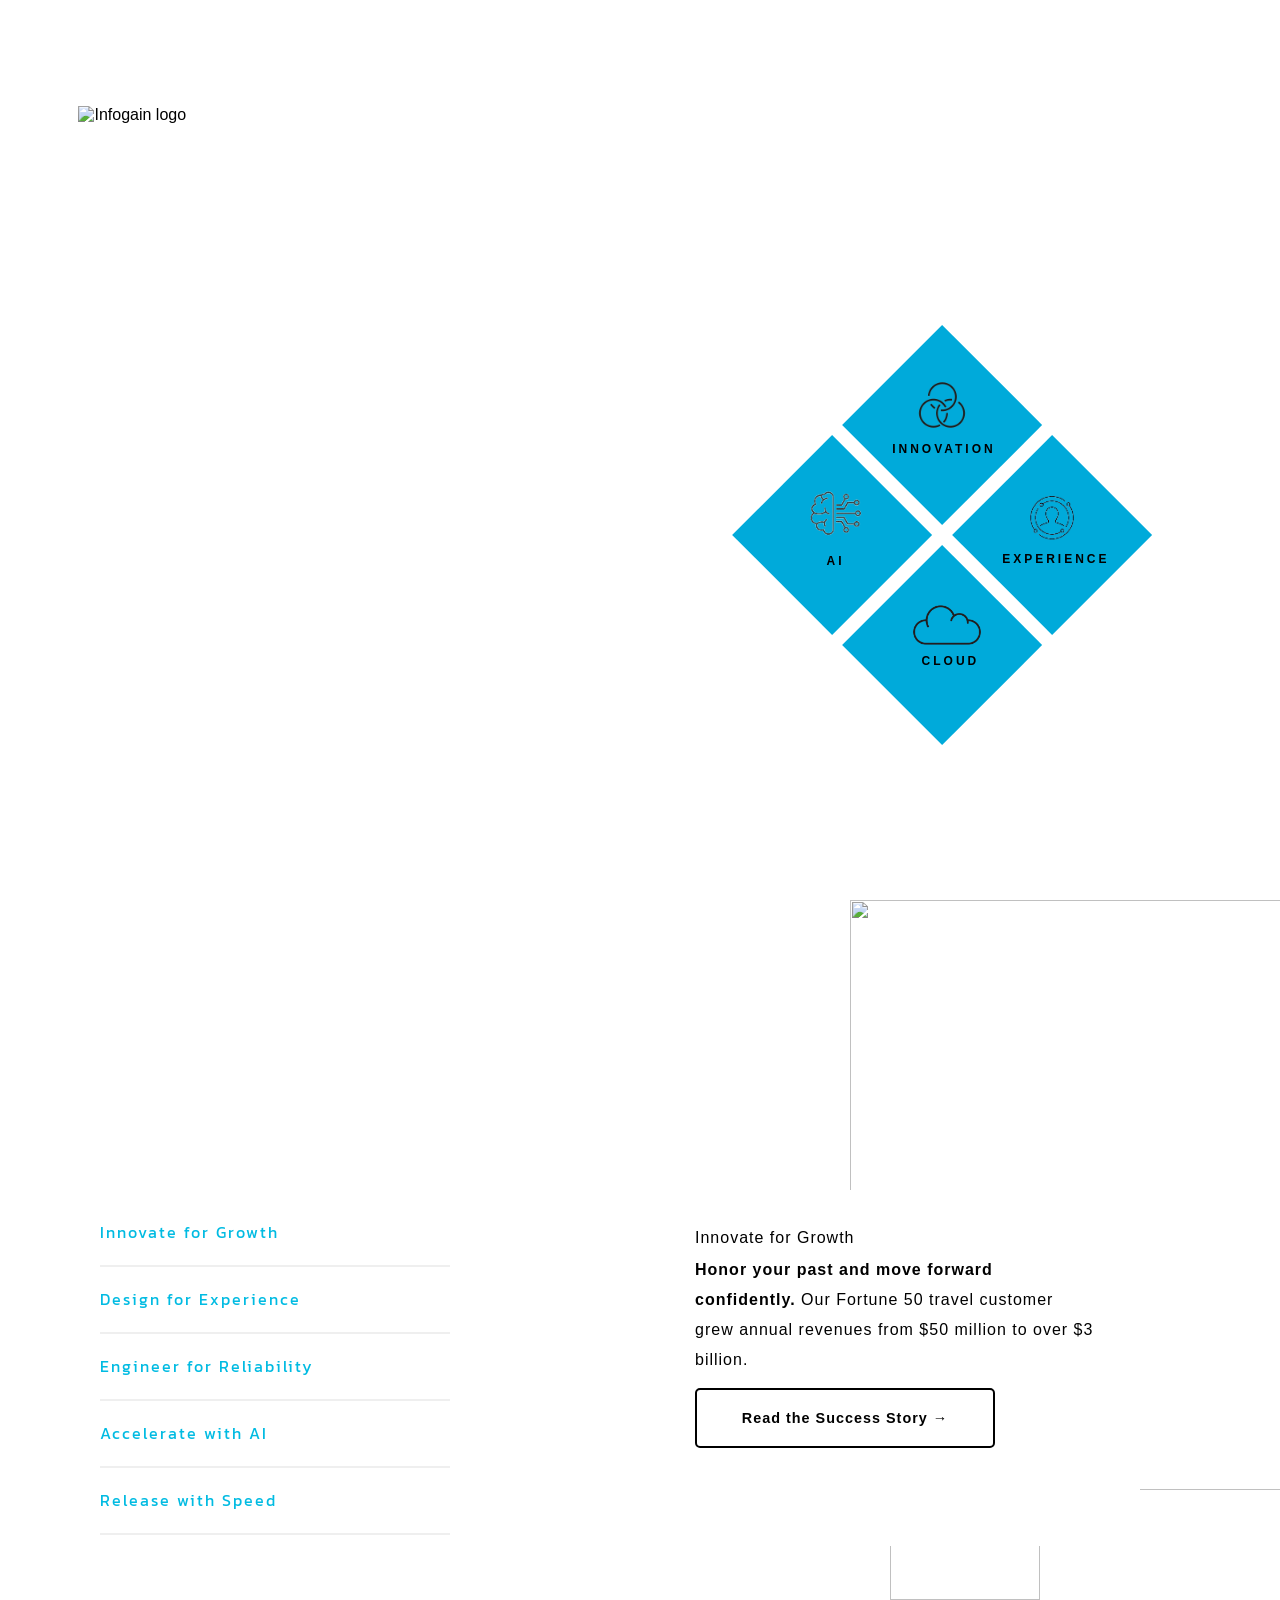
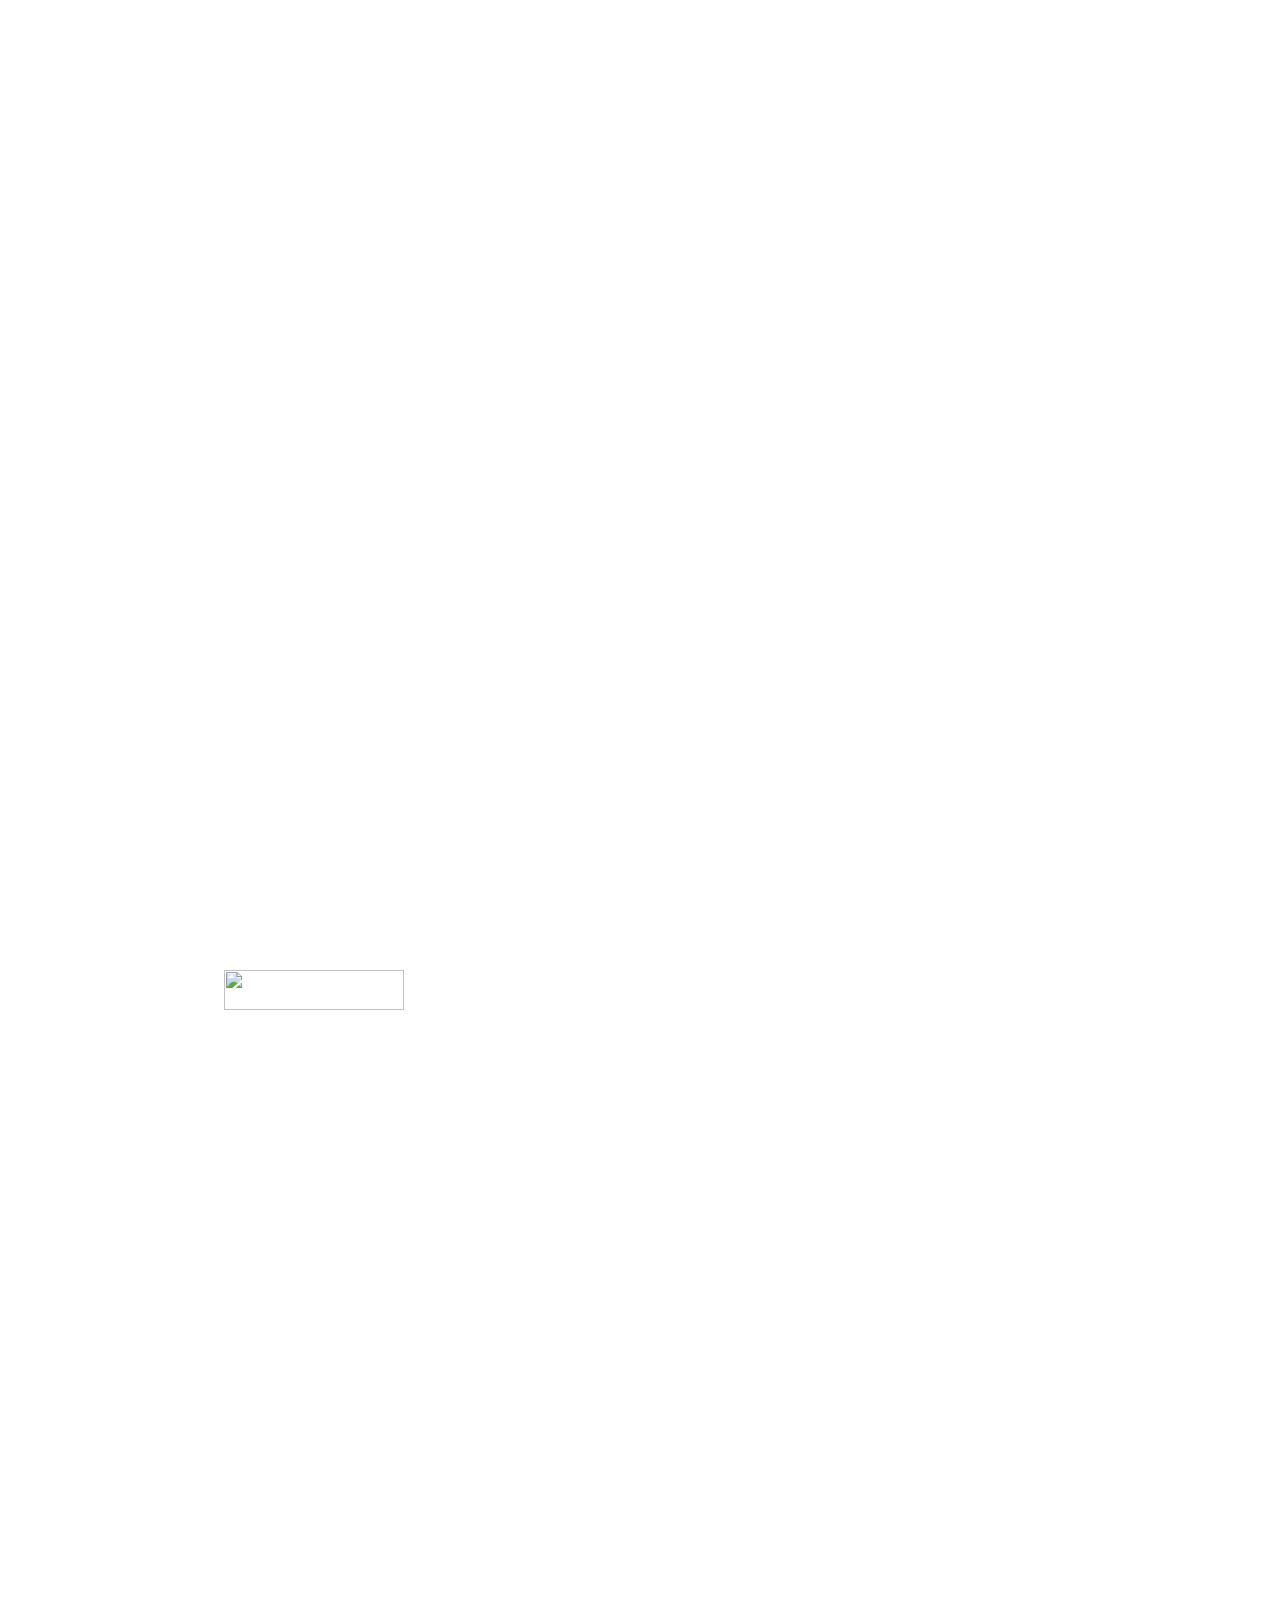
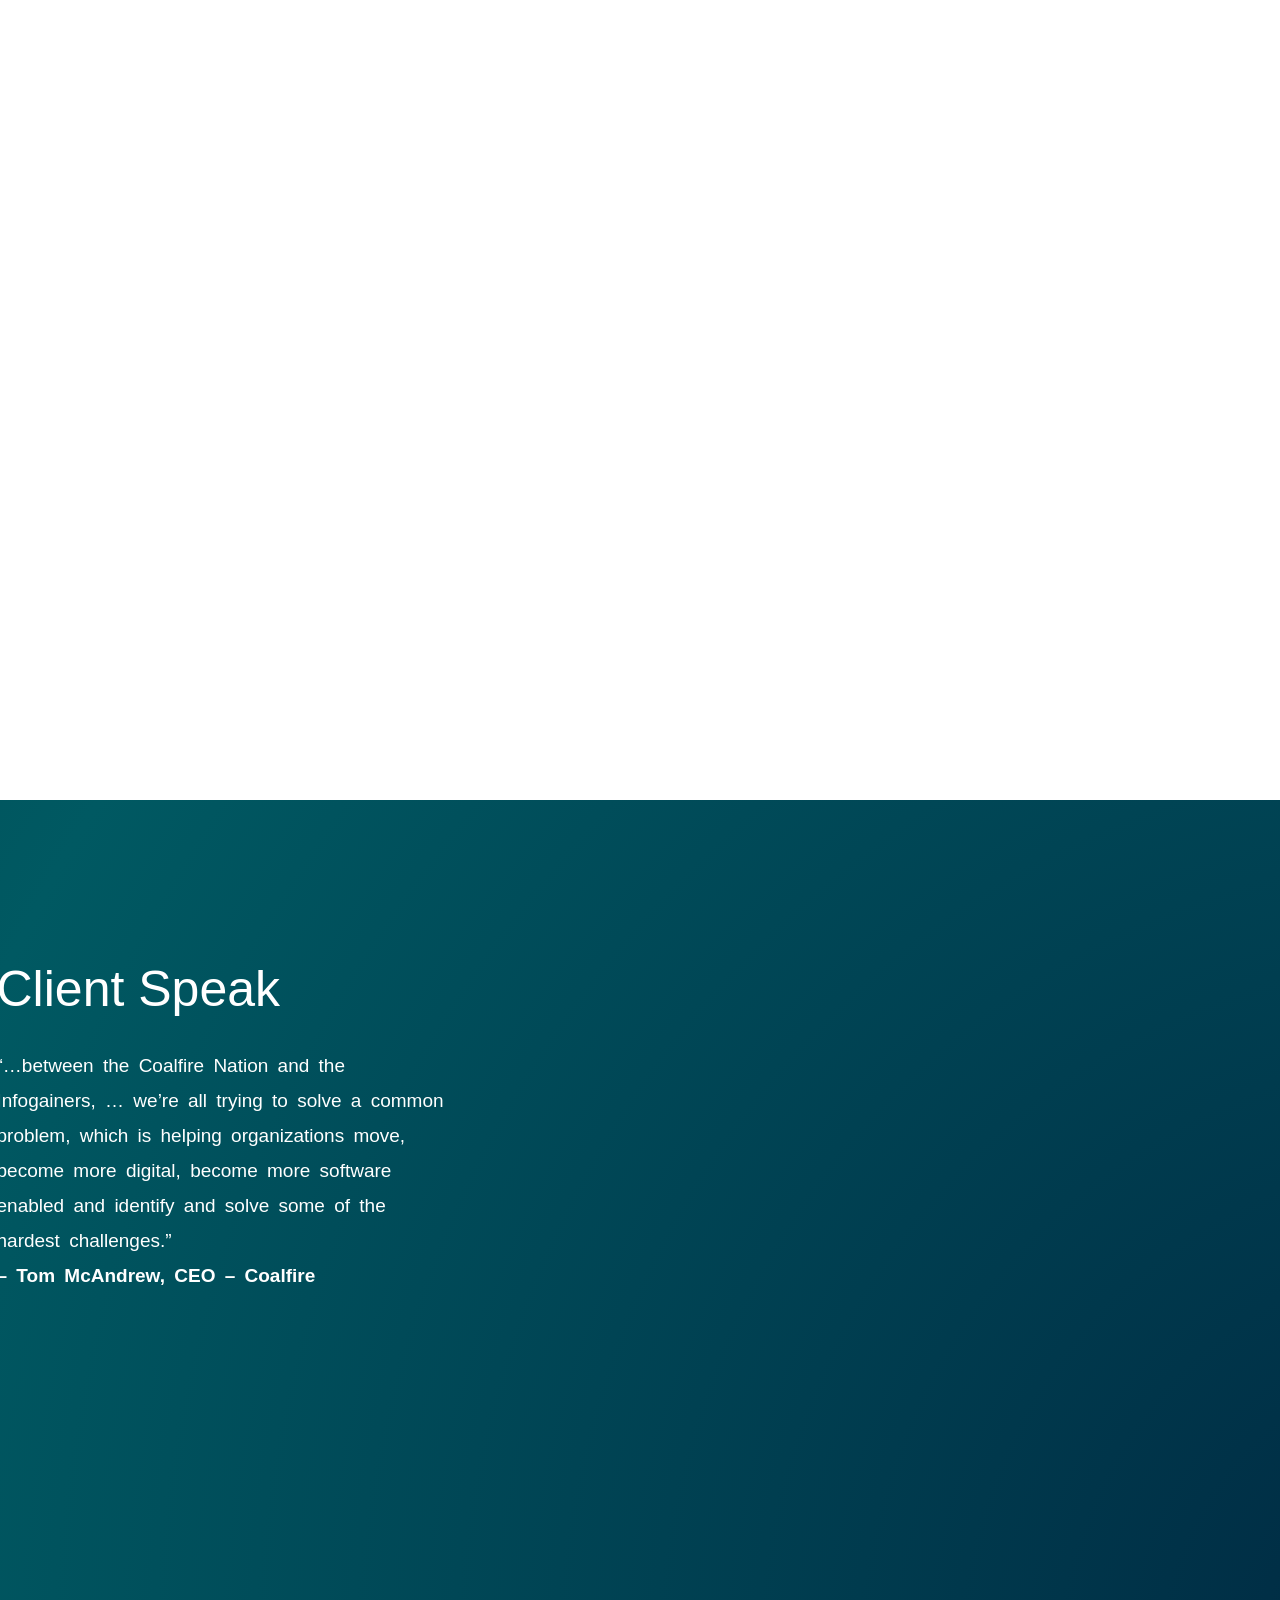
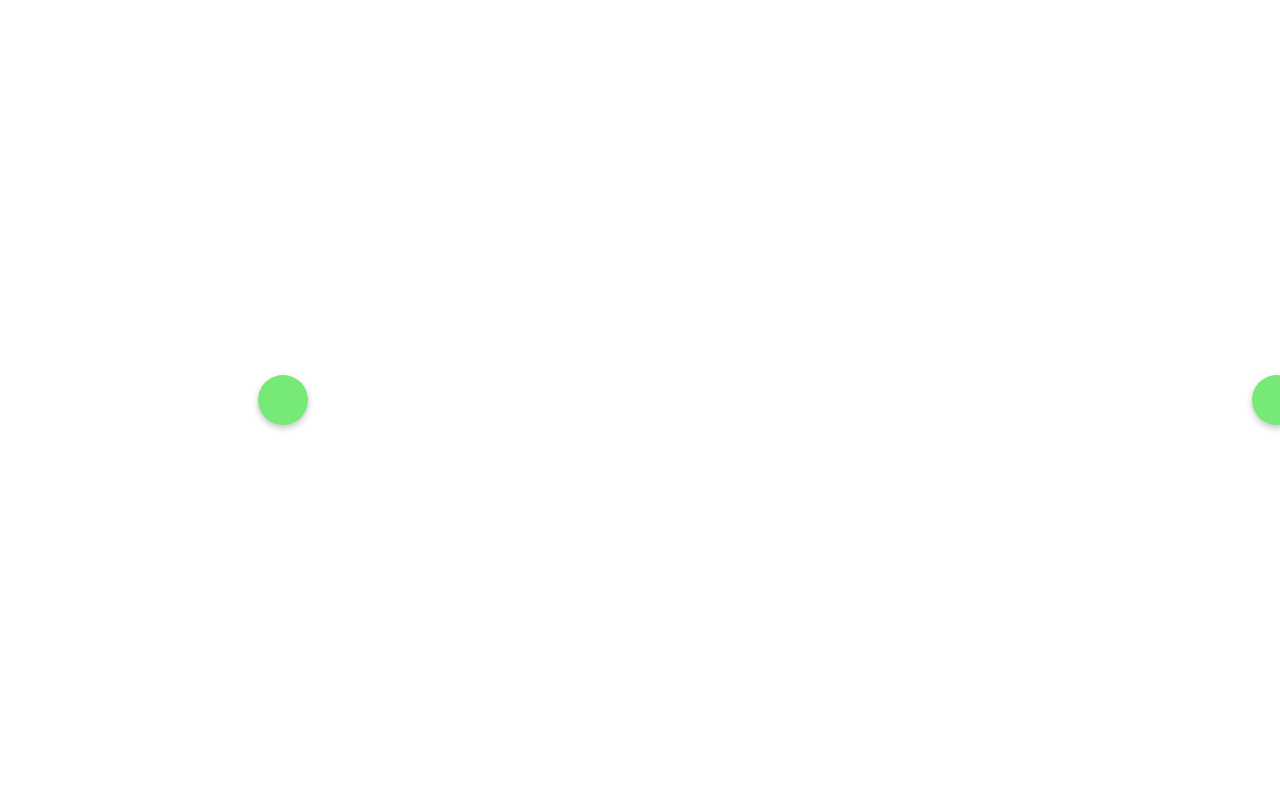
==== commit 53923b3b: "normal updates" ====
--- a/index.html
+++ b/index.html
@@ -126,7 +126,7 @@
     </div>
 
     <!-- container 2 -->
-    <div class="container2">
+    <div class="container2" id="container2">
       <div class="section-3">
         <div class="heading">
           <h1>Engineering  Business Outcomes</h1>
@@ -136,11 +136,11 @@
         </div>
         <div class="list" id="list">
           <ul>
-            <li><a href="#list" id="item1" >Innovate for Growth</a></li>
-            <li><a href="#list" id="item2">Design for Experience</a></li>
-            <li><a href="#list" id="item3">Engineer for Reliability</a></li>
-            <li><a href="#list" id="item4">Accelerate with AI</a></li>
-            <li><a href="#list" id="item5">Release with Speed</a></li>
+            <li><a href="#container2" id="item1" >Innovate for Growth</a></li>
+            <li><a href="#container2" id="item2">Design for Experience</a></li>
+            <li><a href="#container2" id="item3">Engineer for Reliability</a></li>
+            <li><a href="#container2" id="item4">Accelerate with AI</a></li>
+            <li><a href="#container2" id="item5">Release with Speed</a></li>
           </ul>
         </div>
       </div>
--- a/style.css
+++ b/style.css
@@ -19,7 +19,7 @@
 --------------------------------------------------------- */
 .container{
     width: 100%;
-    height: 953px;
+    height: 800px;
     display: flex;
     background-image: url(https://www.infogain.com/wp-content/uploads/2023/09/home-05-09-d.webp);
     background-position: center;
@@ -620,9 +620,8 @@
     display: flex;
     justify-content: space-around;
     align-items: center;
-    flex-wrap: wrap;
     width: 100%;
-    height: 953px;
+    height: 800px;
     background-image: url(https://www.infogain.com/wp-content/uploads/2022/05/home-2.svg);
     background-position: center;
     background-repeat: no-repeat;
@@ -630,6 +629,8 @@
 }
 
 .container2 .section-3{
+    display: flex;
+    flex-direction: column;
     justify-content: flex-end;
     width: 900px;
     height: 800px;
@@ -638,7 +639,7 @@
 }
 
 .container2 .section-3 .heading{
-    margin-left: 300px;
+    margin-left: 100px;
     width: 650px;
     height: auto;
     font-size: 25px;
@@ -656,7 +657,7 @@
 
     width: 470px;
     font-size: 20px;
-    margin-left: 300px;
+    margin-left: 100px;
     margin-top: 10px;
     color: white;
 }
@@ -671,7 +672,7 @@
     width: 500px;
     height: 400px;
     /* border: 2px solid black; */
-    margin-left: 300px;
+    margin-left: 100px;
     margin-top: 50px;
 }
 
@@ -699,8 +700,8 @@
     color: #bbbdbd;
 }
 .container2 .section-4{
-    width: 900px;
-    height: 800px;
+    width: 750px;
+    height: 600px;
     display: flex;
     /* border: 2px solid black; */
 }
@@ -814,7 +815,7 @@
     justify-content: center;
     align-items: center;
     width: 100%;
-    height: 1000px;
+    height: 800px;
     background-image: url(https://www.infogain.com/wp-content/uploads/2023/09/IGhome-GAi-blade-1.webp);
     background-position: center;
     background-repeat: no-repeat;
@@ -871,7 +872,7 @@
     justify-content: center;
     align-items: center;
     width: 100%;
-    height: 1000px;
+    height: 800px;
     background-image: url(https://www.infogain.com/wp-content/uploads/2023/09/IGHomeRevelBlade.webp);
     background-position: center;
     background-repeat: no-repeat;
@@ -936,7 +937,7 @@
     justify-content: center;
     align-items: center;
     width: 100%;
-    height: 1000px;
+    height: 800px;
     background-image: url(https://www.infogain.com/wp-content/uploads/2023/09/home-3.webp);
     background-position: center;
     background-repeat: no-repeat;
@@ -1002,7 +1003,7 @@
     justify-content: center;
     align-items: center;
     width: 100%;
-    height: 1000px;
+    height: 800px;
     background-image: radial-gradient(circle at 114% 107%, #002942, #005962 95%, #004950 136%);
     background-position: center;
     background-repeat: no-repeat;
@@ -1060,10 +1061,10 @@
 
 .container7{
     display: flex;
-    justify-content: center;
+    justify-content: space-evenly;
     align-items: center;
     width: 100%;
-    height: 1000px;
+    height: 800px;
     background: url(https://www.infogain.com/wp-content/uploads/2022/05/home-4.svg);
     background-position: center;
     background-repeat: no-repeat;
@@ -1114,23 +1115,21 @@
 }
 
 .container7 .box2{
-    width: 1200px;
+    width: 1000px;
     height: 500px;
     /* border: 2px solid black; */
 }
 .container7 .box2 .sliderbox{
-    width: 1200px;
+    width: 1000px;
     height: 500px;
     /* border: 2px solid black; */
-    position: relative;
-    left: 170px;
     display: flex;
     justify-content: center;
     align-items: center;
 }
 
 .wrapper { 
-    max-width: 1100px; 
+    max-width: 1000px; 
     width: 100%; 
     position: relative; 
   
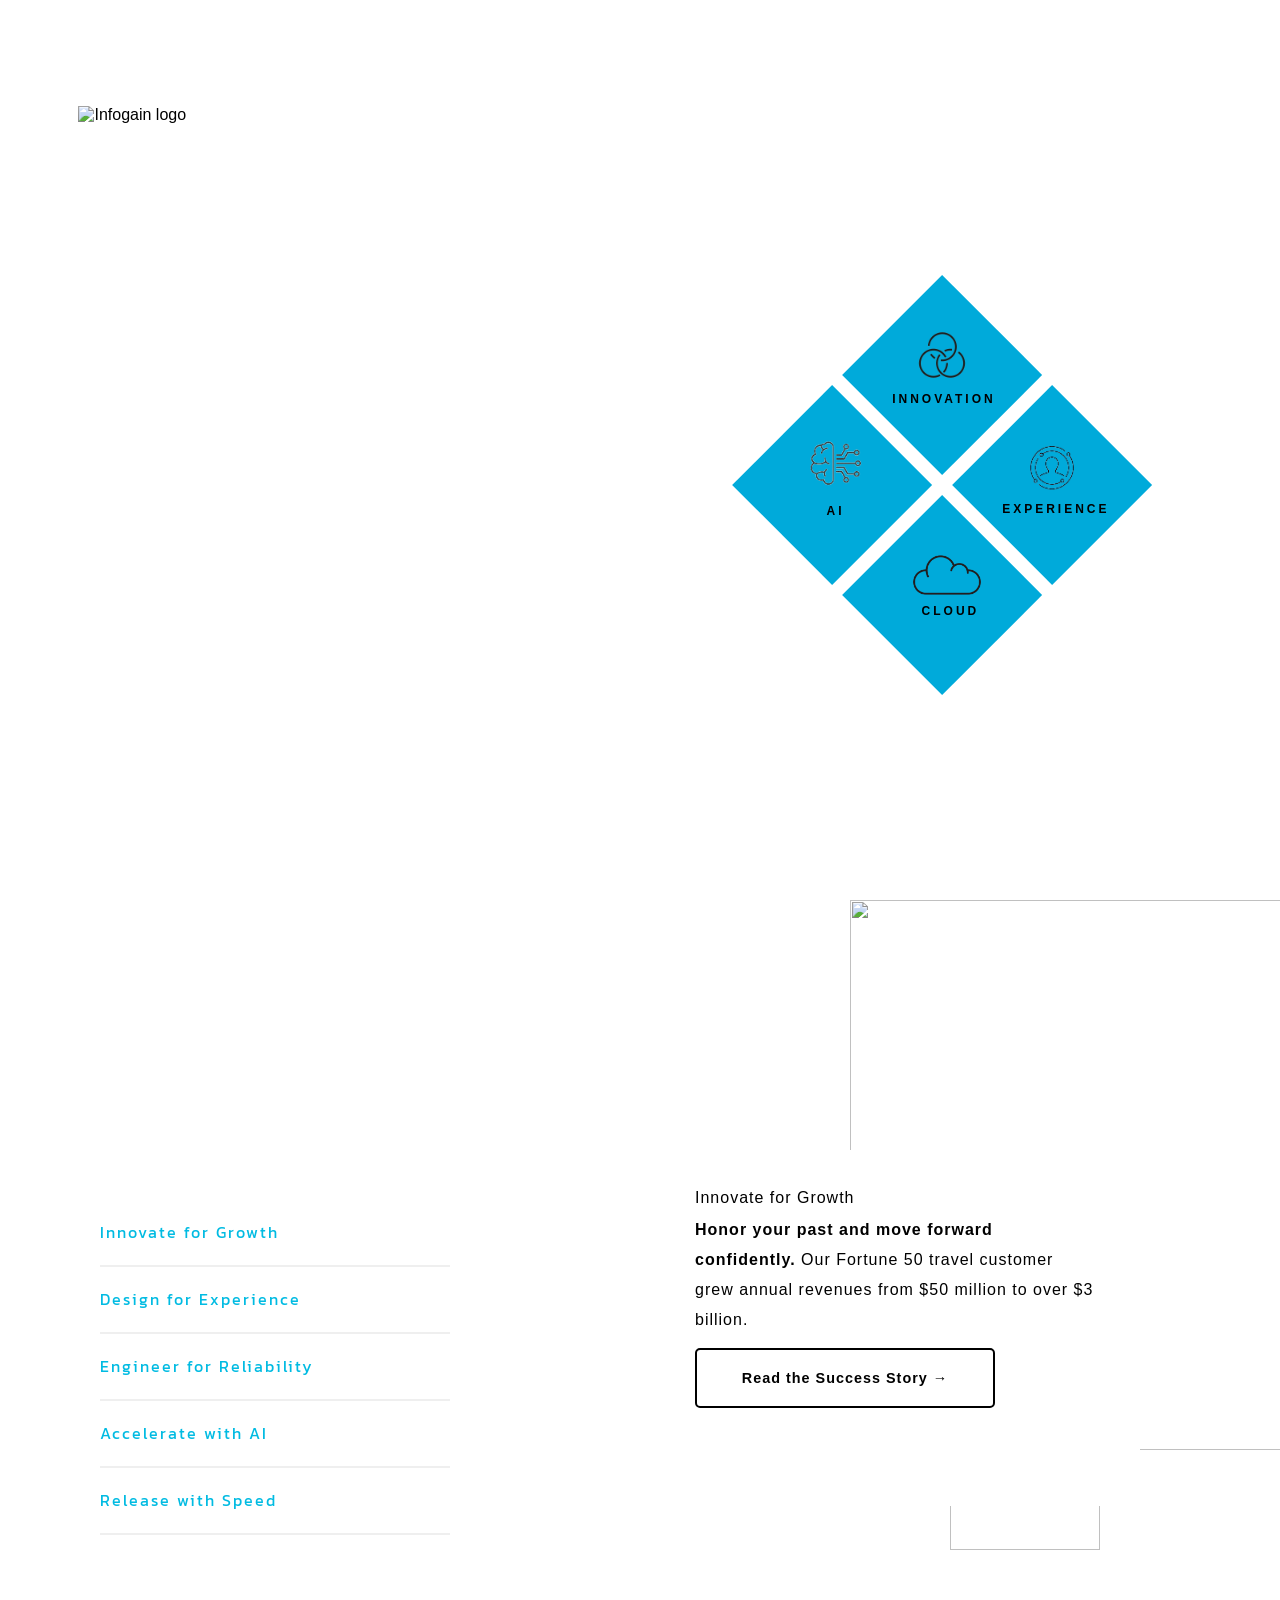
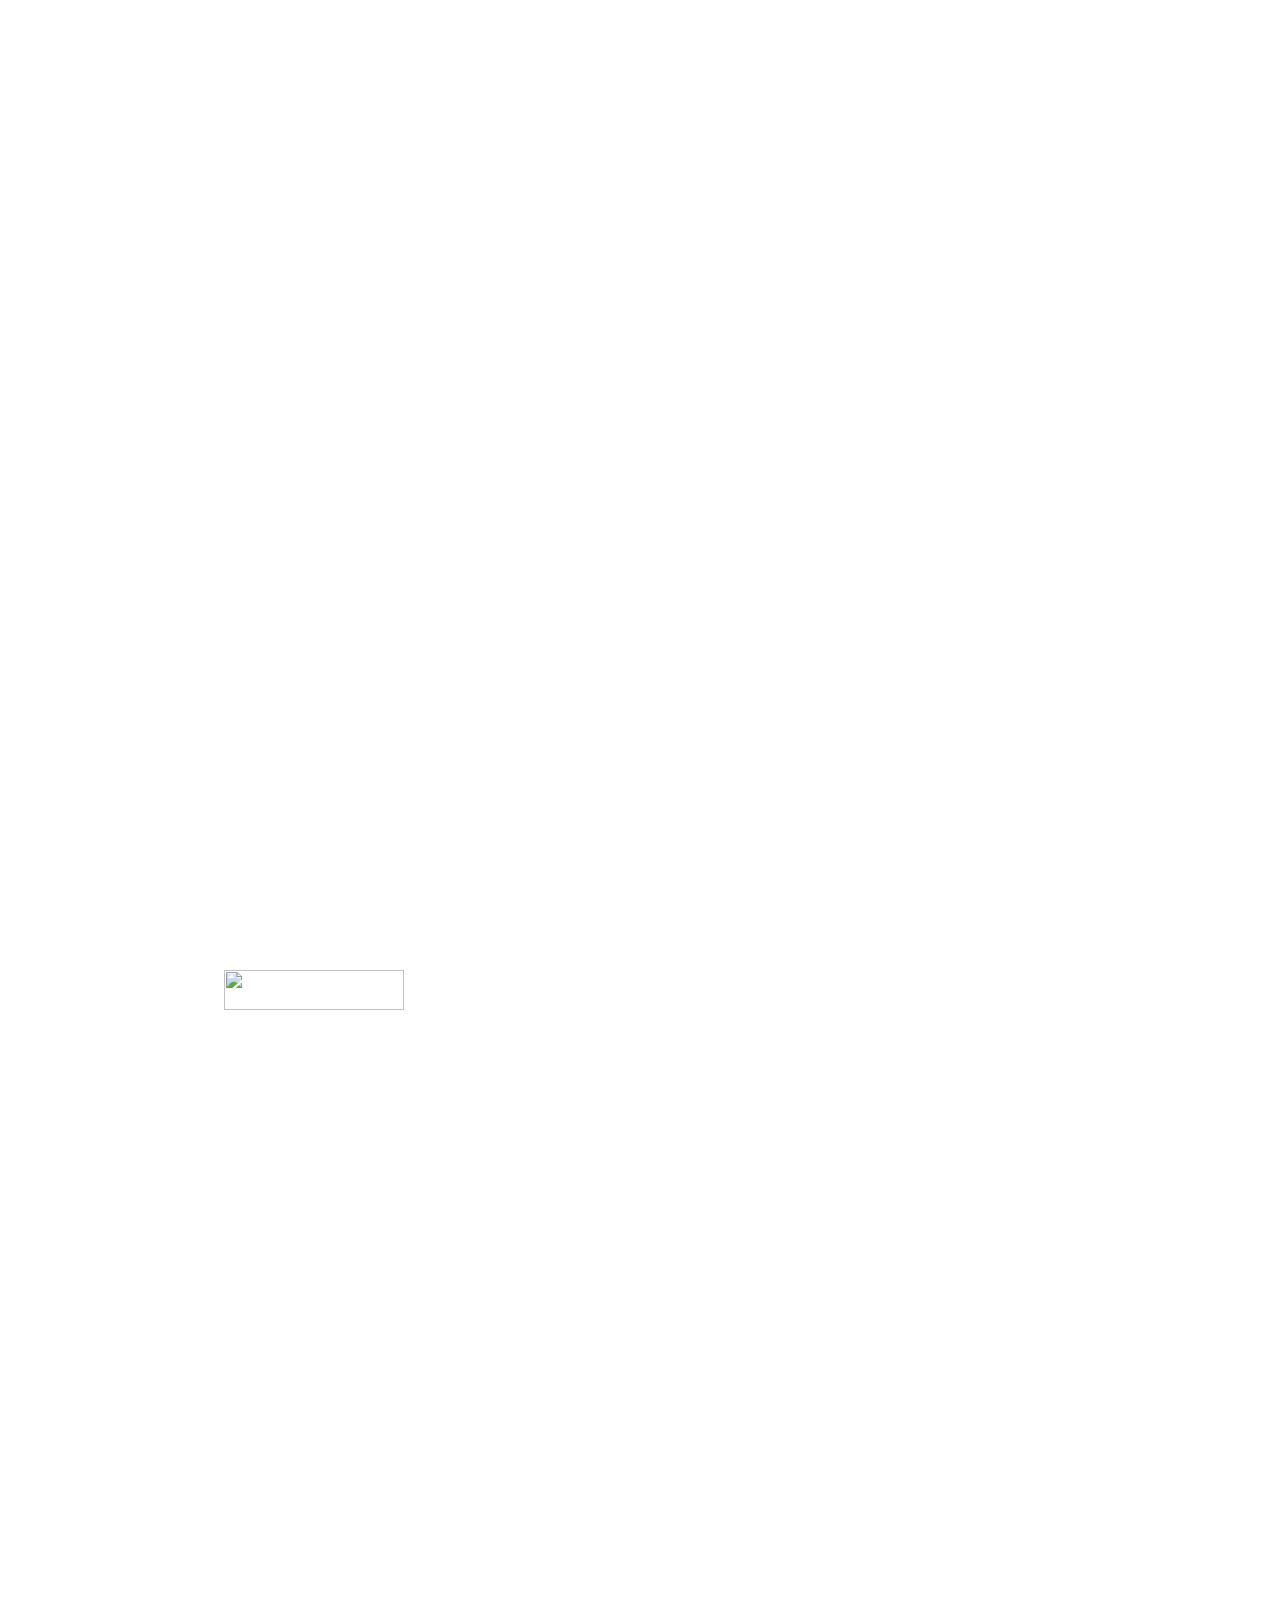
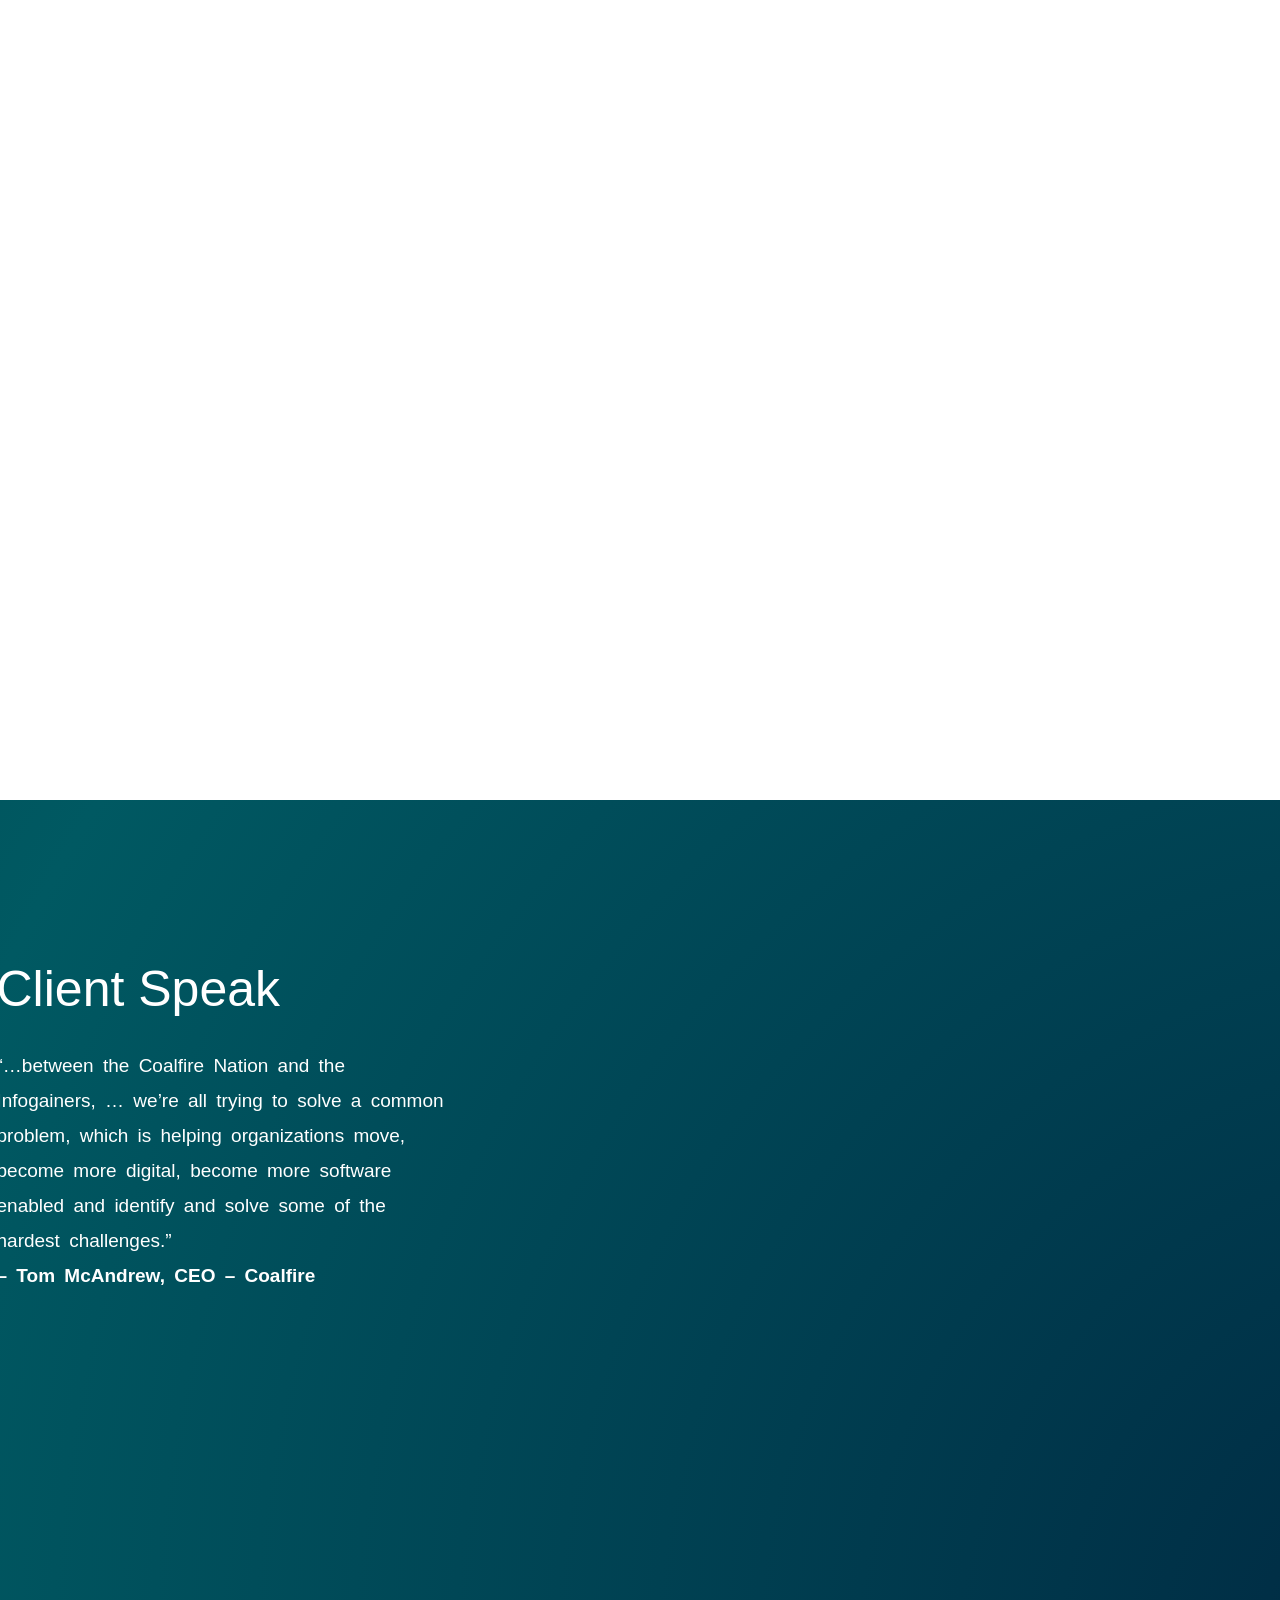
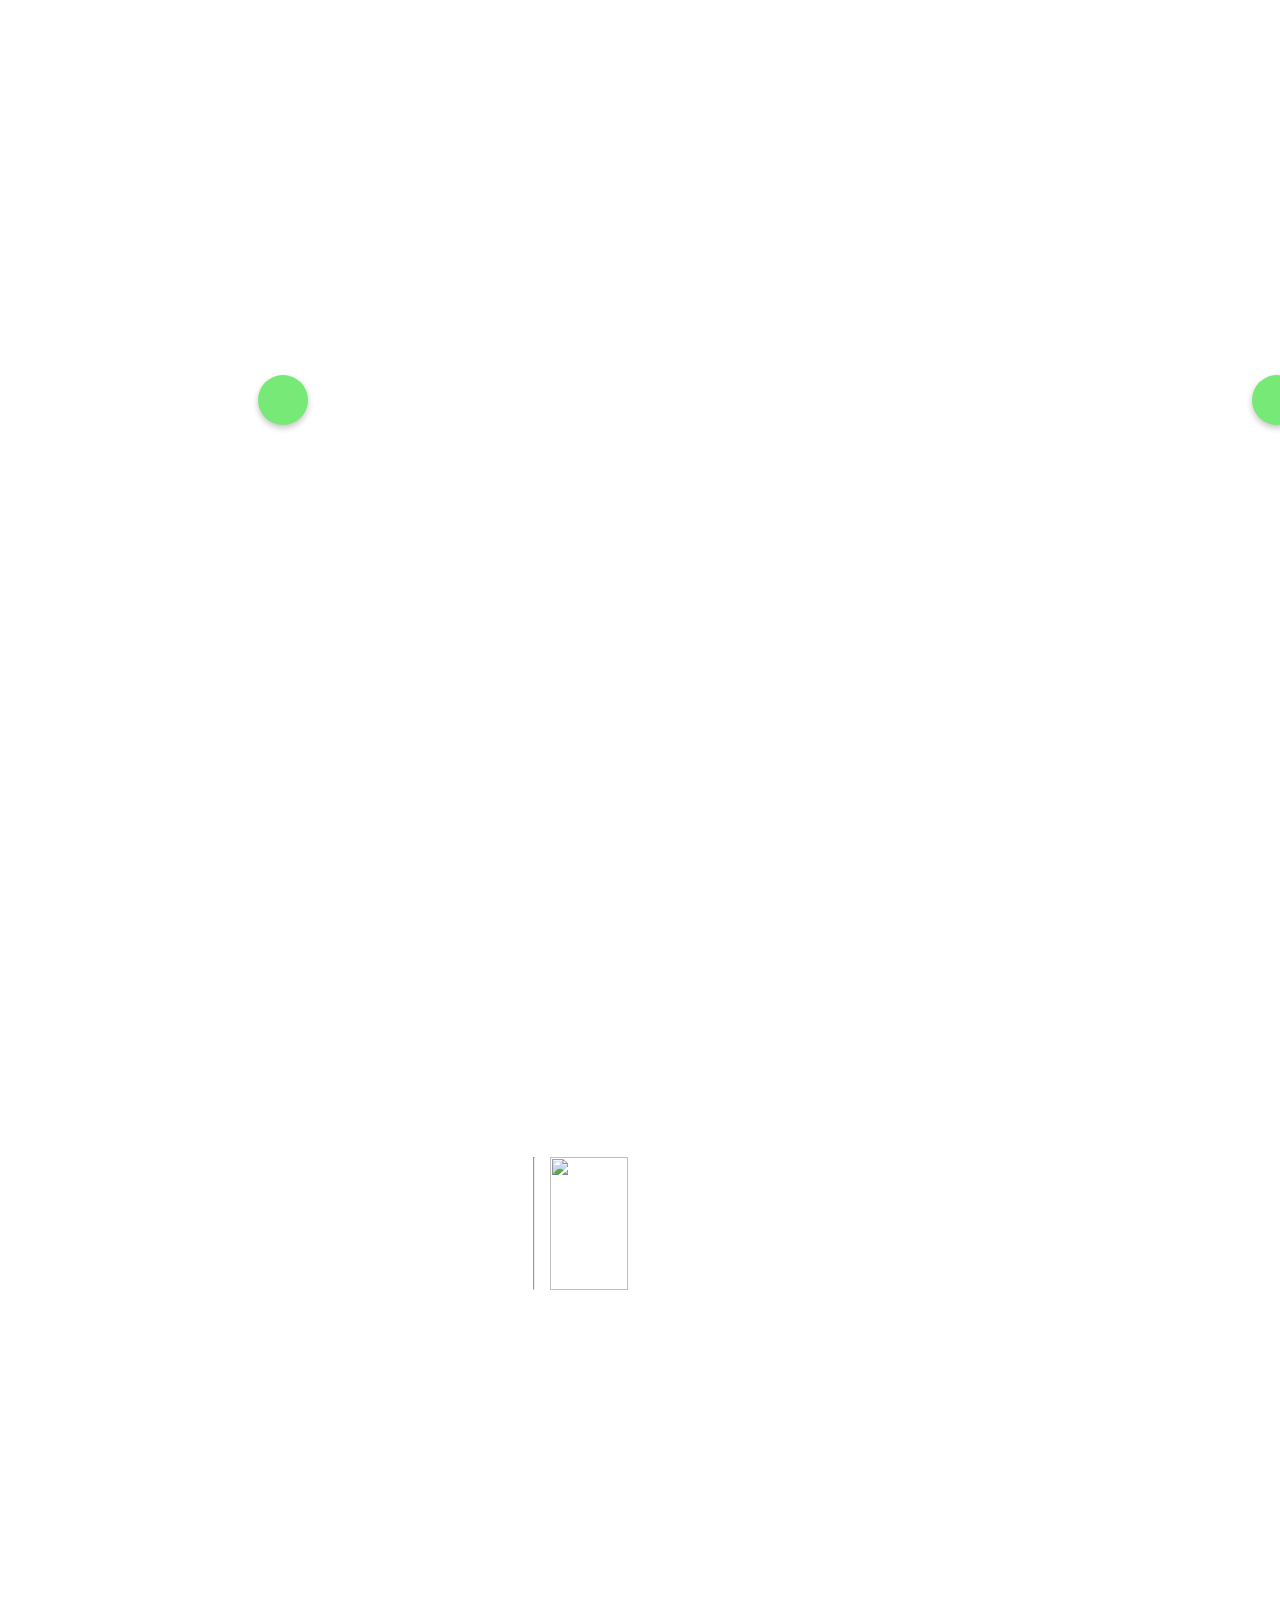
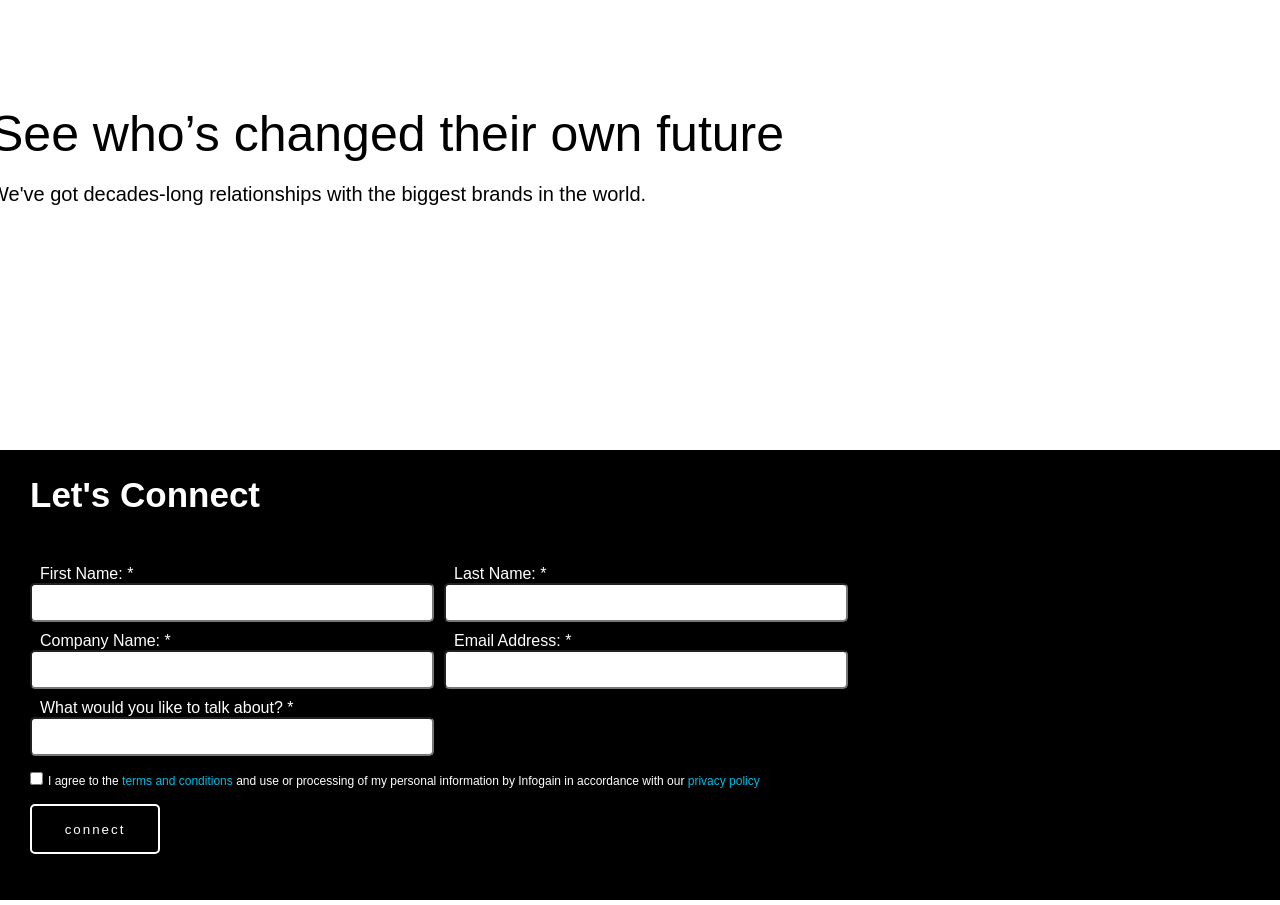
==== commit 6806bc61: "add container 9 and footer1" ====
--- a/index.html
+++ b/index.html
@@ -5,29 +5,29 @@
     <meta name="viewport" content="width=device-width, initial-scale=1.0" />
     <title>php internship task 1</title>
     <link rel="stylesheet" href="/style.css" />
-    <link rel="stylesheet" href="mediaquery.css">
+    <link rel="stylesheet" href="mediaquery.css" />
   </head>
   <body>
     <div class="container">
-        <nav>
-          <div class="logo">
-            <img
-              id="header_logo"
-              src="https://www.infogain.com/wp-content/themes/infogainv2022/infogain-2021/assets//images/finished/infogain-small-white-logo.svg"
-              width="150px"
-              alt="Infogain logo"
-            />
-          </div>
-
-          <ul class="menubar">
-            <li class="menu">MOVE FORWARD <span></span></li>
-            <li class="menu">REVEL</li>
-            <li class="menu">SERVICES</li>
-            <li class="menu">INDUSTRIES</li>
-            <li class="menu">CAREERS</li>
-            <li class="menu">ABOUT</li>
-          </ul>
-        </nav>
+      <nav>
+        <div class="logo">
+          <img
+            id="header_logo"
+            src="https://www.infogain.com/wp-content/themes/infogainv2022/infogain-2021/assets//images/finished/infogain-small-white-logo.svg"
+            width="150px"
+            alt="Infogain logo"
+          />
+        </div>
+
+        <ul class="menubar">
+          <li class="menu">MOVE FORWARD <span></span></li>
+          <li class="menu">REVEL</li>
+          <li class="menu">SERVICES</li>
+          <li class="menu">INDUSTRIES</li>
+          <li class="menu">CAREERS</li>
+          <li class="menu">ABOUT</li>
+        </ul>
+      </nav>
       <main>
         <div class="section-1">
           <div class="heading">
@@ -46,25 +46,37 @@
           <div class="boxes">
             <div class="top box" id="top">
               <img src="/images/inovation.png" alt="" />
-              <button type="button" class="topbtn" onclick="topclickshow()"><h4>INNOVATION</h4></button>
+              <button type="button" class="topbtn" onclick="topclickshow()">
+                <h4>INNOVATION</h4>
+              </button>
             </div>
             <div class="right box">
               <img src="/images/experience.png" alt="" />
-              <button type="button" class="rightbtn" onclick="rightclickshow()"><h4>EXPERIENCE</h4></button>
+              <button type="button" class="rightbtn" onclick="rightclickshow()">
+                <h4>EXPERIENCE</h4>
+              </button>
             </div>
             <div class="bottom box">
               <img src="/images/cloud.png" alt="" />
-              <button type="button" class="bottombtn" onclick="bottomclickshow()"><h4>CLOUD</h4></button>
+              <button
+                type="button"
+                class="bottombtn"
+                onclick="bottomclickshow()"
+              >
+                <h4>CLOUD</h4>
+              </button>
             </div>
             <div class="left box">
               <img src="/images/ai.png" alt="" />
-              <button type="button" class="leftbtn" onclick="leftclickshow()"><h4>AI</h4></button>
+              <button type="button" class="leftbtn" onclick="leftclickshow()">
+                <h4>AI</h4>
+              </button>
             </div>
 
             <!-- *hide top box  -->
             <div class="topbox" id="topbox">
               <img src="/images/inovation.png" alt="" />
-              <button type="button" class="topbtn" ><h4>INNOVATION</h4></button>
+              <button type="button" class="topbtn"><h4>INNOVATION</h4></button>
               <strong class="strtxt">See what could be.</strong>
               <span class="topspan1">Leverage the future and build</span>
               <span class="topspan2">products that create</span>
@@ -74,7 +86,7 @@
 
             <!-- *hide bottom box  -->
             <div class="bottombox" id="bottombox">
-              <img src="/images/cloud.png" alt="">
+              <img src="/images/cloud.png" alt="" />
               <button type="button" class="bottombtn"><h4>Cloud</h4></button>
               <strong class="strtxt1">Forge the right cloud</strong>
               <strong class="strtxt2">for your strategy.</strong>
@@ -82,40 +94,42 @@
               <span class="bottomspan2">of the cloud</span>
               <span class="bottomspan3">for sustainable solutions.</span>
               <!-- <span class="cross" onclick="bottomclickhide()">&#10006;</span> -->
-              <div class="cross"  onclick="bottomclickhide()">&#10006;</div>
+              <div class="cross" onclick="bottomclickhide()">&#10006;</div>
             </div>
 
             <!-- *hide left box  -->
             <div class="leftbox" id="leftbox">
-              <img src="/images/ai.png" alt="">
+              <img src="/images/ai.png" alt="" />
               <button type="button" class="leftbtn"><h4>AI</h4></button>
 
               <strong class="strtxt">Solve the unsolvable</strong>
 
               <span class="leftspan1">Solve the problems that once</span>
-              <br>
+              <br />
               <span class="leftspan2">constrained your industry.</span>
-              <br>
+              <br />
               <span class="leftspan3">Create products that</span>
-              <br>
+              <br />
               <span class="leftspan4">sense and understand.</span>
-              <div class="cross"  onclick="leftclickhide()">&#10006;</div>
+              <div class="cross" onclick="leftclickhide()">&#10006;</div>
             </div>
 
             <!-- *hide left box  -->
             <div class="rightbox" id="rightbox">
-              <img src="/images/experience.png" alt="">
-
-              <button type="button" class="rightbtn" ><h4>EXPERIENCE</h4></button>
-              <br>
+              <img src="/images/experience.png" alt="" />
+
+              <button type="button" class="rightbtn">
+                <h4>EXPERIENCE</h4>
+              </button>
+              <br />
               <strong class="strtxt1">Create the right experiences</strong>
-              <br>
+              <br />
               <strong class="strtxt2">for your users.</strong>
-              <br>
+              <br />
               <span class="rightspan1">Enable deeper customer engagement</span>
-              <br>
+              <br />
               <span class="rightspan2">with world-class</span>
-              <br>
+              <br />
               <span class="rightspan3">digital experiences.</span>
 
               <div class="cross" onclick="rightclickhide()">&#10006;</div>
@@ -129,56 +143,108 @@
     <div class="container2" id="container2">
       <div class="section-3">
         <div class="heading">
-          <h1>Engineering  Business Outcomes</h1>
-        </div>
-        <div class="pera">
-          <p>We enable meaningful, measurable impact—and deliver business outcomes that create the future you want.</p>
+          <h1>Engineering Business Outcomes</h1>
+        </div>
+        <div class="pera">
+          <p>
+            We enable meaningful, measurable impact—and deliver business
+            outcomes that create the future you want.
+          </p>
         </div>
         <div class="list" id="list">
           <ul>
-            <li><a href="#container2" id="item1" >Innovate for Growth</a></li>
+            <li><a href="#container2" id="item1">Innovate for Growth</a></li>
             <li><a href="#container2" id="item2">Design for Experience</a></li>
-            <li><a href="#container2" id="item3">Engineer for Reliability</a></li>
+            <li>
+              <a href="#container2" id="item3">Engineer for Reliability</a>
+            </li>
             <li><a href="#container2" id="item4">Accelerate with AI</a></li>
             <li><a href="#container2" id="item5">Release with Speed</a></li>
           </ul>
         </div>
       </div>
       <div class="section-4">
-        
         <div class="item1">
-          <img src="https://www.infogain.com/wp-content/uploads/2023/09/ebo-innovate-1x.webp" id="secton-4_img1" alt="">
-          <img  src="https://www.infogain.com/wp-content/uploads/2023/09/ebo-design-1x.webp" id="secton-4_img2" alt="">
-          <img  src="https://www.infogain.com/wp-content/uploads/2023/09/ebo-engineer-1x.webp" id="secton-4_img3" alt="">
-          <img  src="https://www.infogain.com/wp-content/uploads/2023/09/ebo-automate-1x.webp" id="secton-4_img4" alt="">
-          <img  src="https://www.infogain.com/wp-content/uploads/2023/09/ebo-speed-1x.webp" id="secton-4_img5" alt="">
+          <img
+            src="https://www.infogain.com/wp-content/uploads/2023/09/ebo-innovate-1x.webp"
+            id="secton-4_img1"
+            alt=""
+          />
+          <img
+            src="https://www.infogain.com/wp-content/uploads/2023/09/ebo-design-1x.webp"
+            id="secton-4_img2"
+            alt=""
+          />
+          <img
+            src="https://www.infogain.com/wp-content/uploads/2023/09/ebo-engineer-1x.webp"
+            id="secton-4_img3"
+            alt=""
+          />
+          <img
+            src="https://www.infogain.com/wp-content/uploads/2023/09/ebo-automate-1x.webp"
+            id="secton-4_img4"
+            alt=""
+          />
+          <img
+            src="https://www.infogain.com/wp-content/uploads/2023/09/ebo-speed-1x.webp"
+            id="secton-4_img5"
+            alt=""
+          />
           <div class="info">
-            
             <h3 id="txt1">Innovate for Growth</h3>
             <h3 id="txt2">Design for Experience</h3>
             <h3 id="txt3">Engineer for Reliability</h3>
             <h3 id="txt4">Accelerate with AI</h3>
             <h3 id="txt5">Release with Speed</h3>
 
-            <p id="pera1"><strong>Honor your past and move forward confidently.</strong> Our Fortune 50 travel customer grew annual revenues from $50 million to over $3 billion.</p>
-
-            <p id="pera2"><strong>The right experiences drive loyalty.</strong> Our Global 50 electronics customer integrated digital and physical customer experiences with AR and VR.</p>
-
-            <p id="pera3"><strong>Reliable experiences delight customers.</strong> Our multi-billion-dollar travel customer automated testing to improve productivity and stability.</p>
-
-            <p id="pera4"><strong>Solve the unsolvable</strong> Our multi-billion-dollar insurance customer moved to Agile and automated their DevSecOps pipeline.</p>
-
-            <p id="pera5"><strong>Add to the bottom line now.</strong> Our online property listing customer used Google AI to lower costs and double activation rates.</p>
-
-            <button type="button" class="btn">Read the Success Story  	&rarr;</button>
-          </div>
-        </div>
-
-        <img src="https://www.infogain.com/wp-content/themes/infogainv2022/infogain-2021/assets/images/finished/rectangle-white.svg" alt="" class="rect1">
-        <img src="https://www.infogain.com/wp-content/themes/infogainv2022/infogain-2021/assets/images/finished/rectangle-white.svg" alt="" class="rect2">
-      </div>
-    </div>
-
+            <p id="pera1">
+              <strong>Honor your past and move forward confidently.</strong> Our
+              Fortune 50 travel customer grew annual revenues from $50 million
+              to over $3 billion.
+            </p>
+
+            <p id="pera2">
+              <strong>The right experiences drive loyalty.</strong> Our Global
+              50 electronics customer integrated digital and physical customer
+              experiences with AR and VR.
+            </p>
+
+            <p id="pera3">
+              <strong>Reliable experiences delight customers.</strong> Our
+              multi-billion-dollar travel customer automated testing to improve
+              productivity and stability.
+            </p>
+
+            <p id="pera4">
+              <strong>Solve the unsolvable</strong> Our multi-billion-dollar
+              insurance customer moved to Agile and automated their DevSecOps
+              pipeline.
+            </p>
+
+            <p id="pera5">
+              <strong>Add to the bottom line now.</strong> Our online property
+              listing customer used Google AI to lower costs and double
+              activation rates.
+            </p>
+
+            <button type="button" class="btn">
+              Read the Success Story &rarr;
+            </button>
+          </div>
+        </div>
+
+        <img
+          src="https://www.infogain.com/wp-content/themes/infogainv2022/infogain-2021/assets/images/finished/rectangle-white.svg"
+          alt=""
+          class="rect1"
+        />
+        <img
+          src="https://www.infogain.com/wp-content/themes/infogainv2022/infogain-2021/assets/images/finished/rectangle-white.svg"
+          alt=""
+          class="rect2"
+        />
+      </div>
+    </div>
 
     <!-- container 3 -->
     <div class="container3" id="container3">
@@ -187,9 +253,16 @@
           <h1>Wise answers to smart AI questions</h1>
         </div>
         <div class="pera">
-          <p>We’ve been developing and adapting Generative AI long before it became a buzzword. We can help you get started today, realizing and maximizing the competitive advantage the technology — and our expertise — offers.</p>
-        </div>
-        <button type="button" class="btn">PROFIT FROM OUR EXPERIENCE      &rarr;</button>
+          <p>
+            We’ve been developing and adapting Generative AI long before it
+            became a buzzword. We can help you get started today, realizing and
+            maximizing the competitive advantage the technology — and our
+            expertise — offers.
+          </p>
+        </div>
+        <button type="button" class="btn">
+          PROFIT FROM OUR EXPERIENCE &rarr;
+        </button>
       </div>
     </div>
 
@@ -197,18 +270,25 @@
     <div class="container4" id="container4">
       <div class="box">
         <div class="img">
-          <img src="https://www.infogain.com/wp-content/themes/infogainv2022/infogain-2021/assets/images/finished/revelLogo.webp" alt="">
+          <img
+            src="https://www.infogain.com/wp-content/themes/infogainv2022/infogain-2021/assets/images/finished/revelLogo.webp"
+            alt=""
+          />
         </div>
         <div class="heading">
           <h1>Focus on the human</h1>
         </div>
         <div class="pera">
-          <p>Revel is the division of Infogain focused on Digital Innovation, Experience Design, and Transformation. Revel enables customers to navigate the unpredictable and redefine their platforms and products.</p>
-        </div>
-        <button type="button" class="btn">Explore Revel    &rarr;</button>
-      </div>
-    </div>
-
+          <p>
+            Revel is the division of Infogain focused on Digital Innovation,
+            Experience Design, and Transformation. Revel enables customers to
+            navigate the unpredictable and redefine their platforms and
+            products.
+          </p>
+        </div>
+        <button type="button" class="btn">Explore Revel &rarr;</button>
+      </div>
+    </div>
 
     <!-- container 5 -->
     <div class="container5" id="container5">
@@ -217,15 +297,23 @@
           <h1>Transformation never stops</h1>
         </div>
         <div class="pera">
-          <p>Users change faster than ever. The Infogain Value Delivery Framework and NAVIK AI let you turn proven digital blueprints into responsive platforms, then use AI-driven insights to capture customer needs, scale to serve employees and customers, and launch feature after feature in extensible ecosystems.</p>
-        </div>
-        <button type="button" class="btn">MOVE FORWARD    &rarr;</button>
+          <p>
+            Users change faster than ever. The Infogain Value Delivery Framework
+            and NAVIK AI let you turn proven digital blueprints into responsive
+            platforms, then use AI-driven insights to capture customer needs,
+            scale to serve employees and customers, and launch feature after
+            feature in extensible ecosystems.
+          </p>
+        </div>
+        <button type="button" class="btn">MOVE FORWARD &rarr;</button>
       </div>
       <div class="box2">
-        <img src="https://www.infogain.com/wp-content/themes/infogainv2022/infogain-2021/assets/images/finished/transformation_NAVIK_graphic.svg" alt="">
-      </div>
-    </div>
-
+        <img
+          src="https://www.infogain.com/wp-content/themes/infogainv2022/infogain-2021/assets/images/finished/transformation_NAVIK_graphic.svg"
+          alt=""
+        />
+      </div>
+    </div>
 
     <!-- container 6 -->
     <div class="container6" id="container6">
@@ -234,14 +322,27 @@
           <h1>Client Speak</h1>
         </div>
         <div class="pera">
-          <p>“…between the Coalfire Nation and the Infogainers, … we’re all trying to solve a common problem, which is helping organizations move, become more digital, become more software enabled and identify and solve some of the hardest challenges.”
-          <br>
-          <b>– Tom McAndrew, CEO – Coalfire</b>
+          <p>
+            “…between the Coalfire Nation and the Infogainers, … we’re all
+            trying to solve a common problem, which is helping organizations
+            move, become more digital, become more software enabled and identify
+            and solve some of the hardest challenges.”
+            <br />
+            <b>– Tom McAndrew, CEO – Coalfire</b>
           </p>
         </div>
       </div>
       <div class="box2">
-        <iframe width="560" height="315" src="https://www.youtube.com/embed/w-urE3ygFwA?si=AehrcZp50ISWYnR1" title="YouTube video player" frameborder="0" allow="accelerometer; autoplay; clipboard-write; encrypted-media; gyroscope; picture-in-picture; web-share" referrerpolicy="strict-origin-when-cross-origin" allowfullscreen></iframe>
+        <iframe
+          width="560"
+          height="315"
+          src="https://www.youtube.com/embed/w-urE3ygFwA?si=AehrcZp50ISWYnR1"
+          title="YouTube video player"
+          frameborder="0"
+          allow="accelerometer; autoplay; clipboard-write; encrypted-media; gyroscope; picture-in-picture; web-share"
+          referrerpolicy="strict-origin-when-cross-origin"
+          allowfullscreen
+        ></iframe>
         <!-- <video src="https://youtu.be/w-urE3ygFwA?si=EXFEm1Io0RE1IOQg"></video> -->
       </div>
     </div>
@@ -253,26 +354,118 @@
           <h1>Meet our partners</h1>
         </div>
         <div class="pera">
-          <p> We've got deep relationships with partners across the industry.</p>
-        </div>
-        <button type="button" class="btn">LEARN MORE    &rarr;</button>
+          <p>We've got deep relationships with partners across the industry.</p>
+        </div>
+        <button type="button" class="btn">LEARN MORE &rarr;</button>
       </div>
       <div class="box2">
         <div class="sliderbox">
-          <div class="wrapper"> 
-            <i id="left" class="fa-solid  fas fa-angle-left"></i> 
-            <ul class="carousel"> 
-                <li class="card"></li> 
-                <li class="card"></li> 
-                <li class="card"></li> 
-                <li class="card"></li>
-            </ul> 
-            <i id="right" class="fa-solid fas fa-angle-right"></i> 
-        </div>
-        </div>
-      </div>
-    </div>
-
+          <div class="wrapper">
+            <i id="left" class="fa-solid fas fa-angle-left"></i>
+            <ul class="carousel">
+              <li class="card"></li>
+              <li class="card"></li>
+              <li class="card"></li>
+              <li class="card"></li>
+            </ul>
+            <i id="right" class="fa-solid fas fa-angle-right"></i>
+          </div>
+        </div>
+      </div>
+    </div>
+
+    <!-- container 8 -->
+    <div class="container8">
+      <div class="infobox">
+        <div class="info">
+          <div class="heading">
+            <h1>Move your career forward</h1>
+          </div>
+          <div class="pera">
+            <p>
+              Contribute, collaborate, and lead with Infogain. Check out our
+              open positions in the US, India, UK, Singapore, UAE, and Poland.
+            </p>
+            <hr />
+            <img
+              src="https://www.infogain.com/wp-content/themes/infogainv2022/infogain-2021/assets/images/finished/gptw-certified-22-23-high.webp"
+              alt=""
+            />
+          </div>
+          <button type="button" class="btn">
+            <strong>Find Your Next Role</strong> &rarr;
+          </button>
+        </div>
+      </div>
+    </div>
+
+    <div class="container9">
+      <div class="box">
+        <h1>See who’s changed their own future</h1>
+
+        <p>
+          We've got decades-long relationships with the biggest brands in the
+          world.
+        </p>
+      </div>
+      <div class="brands"></div>
+    </div>
+
+    <footer class="footer1" id="footer1">
+      <div class="footeritems">
+        <div class="heading">
+          <h1>Let's Connect</h1>
+        </div>
+        <form>
+          <div class="form">
+            <div class="first formitem">
+              <label for="">First Name: <span>*</span></label
+              ><br />
+              <input type="text" />
+            </div>
+
+            <div class="second formitem">
+              <label for="">Last Name: <span>*</span></label
+              ><br />
+              <input type="text" />
+            </div>
+
+            <div class="third formitem">
+              <label for="">Company Name: <span>*</span></label
+              ><br />
+              <input type="text" />
+            </div>
+
+            <div class="four formitem">
+              <label for="">Email Address: <span>*</span></label
+              ><br />
+              <input type="text" />
+            </div>
+
+            <div class="five formitem">
+              <label for=""
+                >What would you like to talk about? <span>*</span></label
+              ><br />
+              <input type="text" />
+            </div>
+          </div>
+          <div class="checkbox">
+            <input type="checkbox" name="" id="" /><span
+              >I agree to the <a href="">terms and conditions</a> and use or
+              processing of my personal information by Infogain in accordance
+              with our <a href="">privacy policy</a></span
+            >
+          </div>
+
+          <div class="btn">
+            <input type="button" value="connect" />
+          </div>
+        </form>
+      </div>
+    </footer>
+    <footer class="footer2">
+      
+    </footer>
   </body>
   <script src="script.js"></script>
 </html>
--- a/style.css
+++ b/style.css
@@ -65,7 +65,7 @@
     justify-content: space-evenly;
     align-items: center;
     position: absolute;
-    top: 300px;
+    top: 250px;
     /* border: 2px solid white; */
     position: absolute;
     left: 150px;
@@ -706,8 +706,8 @@
     /* border: 2px solid black; */
 }
 .container2 .section-4 .item1 img{
-    width: 590px;
-    height: 590px;
+    width: 550px;
+    height: 550px;
     position: relative;
     left: 100px;
     z-index: 0;
@@ -801,8 +801,8 @@
     width: 150px;
     height: 150px;
     position: relative;
-    top: 550px;
-    right: 600px;
+    top: 500px;
+    right: 500px;
 }
 
 
@@ -1222,4 +1222,211 @@
         grid-auto-columns: 100%; 
   
     } 
+}
+
+
+
+
+
+
+/* ---------------------------------------------------------
+container 8
+--------------------------------------------------------- */
+
+.container8{
+    height: 800px;
+    width: 100%;
+    background-image: url(https://www.infogain.com/wp-content/uploads/2023/09/home-5.webp);
+    background-position: center;
+    background-repeat: no-repeat;
+    background-size: cover;
+    display: flex;
+    align-items: center;
+}
+
+.container8 .infobox{
+
+    height: 600px;
+    width: 100%;
+    /* border: 2px solid black; */
+    display: flex;
+    justify-content: center;
+    align-items: center;
+}
+
+.container8 .infobox .info{
+    display: flex;
+    padding: 20px;
+    justify-content: center;
+    flex-direction: column;
+    height: 500px;
+    width: 1300px;
+    /* border: 2px solid black; */
+}
+.container8 .infobox .heading{
+    width: 500px;
+}
+.container8 .infobox .heading h1{
+    display: inline-block;
+    color: white;
+    font-size: 50px;
+    font-family: 'freight-sans-pro', 'open-sans', sans-serif;  
+    font-weight: 200;
+}
+.container8 .infobox .pera{
+    display: flex;
+    width: 608px;
+    gap: 15px;
+    height: auro;
+    margin: 30px 0px;
+}
+.container8 .infobox .pera p{
+    word-spacing: 4px;
+    font-weight: 100;
+    line-height: 35px;
+    color: white;
+    font-size: 19px;
+    font-family: 'freight-sans-pro', 'open-sans', sans-serif;  
+    font-weight: 200;
+}
+
+.container8 .infobox .pera img{
+    width: 78px;
+    height: 133px;
+}
+.container8 .infobox .btn{
+    width: 300px;
+    height: 70px;
+    background-color: transparent;
+    border: 2px solid white;
+    border-radius: 5px;
+    color: white;
+    letter-spacing: 2px;
+    
+}
+.container8 .infobox .btn:hover{
+    background-color: rgba(216, 216, 216, 0.176);
+}
+
+
+
+/* ---------------------------------------------------------
+container 9
+--------------------------------------------------------- */
+
+.container9{
+    width: 100%;
+    height: 450px;
+    background-color:white ;
+    display: flex;
+    flex-direction: column;
+    justify-content: center;
+    align-items: center;
+}
+
+.container9 .box{
+    display: flex;
+    flex-direction: column;
+    align-items: flex-start ;
+    justify-content: center;
+    width: 1300px;
+    height: 170px;
+    /* border: 2px solid black; */
+}
+
+.container9 .box h1{
+    margin: 10px 0px;
+    font-family: freight-sans-pro, open-sans, sans-serif;
+    font-size: 50px;
+    font-weight: 200;
+}
+
+.container9 .box p{
+    margin: 10px 0px;
+    font-family: -apple-system, BlinkMacSystemFont, "Segoe UI", Roboto, "Helvetica Neue", Arial, "Noto Sans", sans-serif, "Apple Color Emoji", "Segoe UI Emoji", "Segoe UI Symbol", "Noto Color Emoji";
+    font-size: 20px;
+}
+
+.container9 .brands{
+    height: 140px;
+    width: 100%;
+}
+
+
+.footer1{
+    width: 100%;
+    height: 450px;
+    display: flex;
+    justify-content: center;
+    align-items: center;
+    background-color: black;
+}
+
+.footer1 .footeritems{
+    height: 400px;
+    width: 1300px;
+    /* border: 2px solid wheat; */
+    padding: 30px;
+}
+
+.footer1 .footeritems .heading {
+    width: 100%;
+    height: 90px;
+}
+
+.footer1 .footeritems .heading h1{
+    color: white;
+    font-family: freight-sans-pro, open-sans, sans-serif;
+    font-size: 35px;
+}
+
+.footer1 .footeritems form{
+    color: white;
+    height: 150px;
+}
+.footer1 .footeritems form .form{
+    display: flex;
+    flex-wrap: wrap;
+    gap: 10px;
+}
+.footer1 .footeritems form .formitem{
+    gap: 5px;
+}
+.footer1 .footeritems form .formitem label{
+    padding: 10px;
+}
+.footer1 .footeritems form .formitem input{
+    width: 400px;
+    height: 35px;
+    border-radius: 5px;
+}
+.footer1 .footeritems form .checkbox{
+    margin: 15px 0px;
+}
+.footer1 .footeritems form .checkbox span{
+    padding-left: 5px;
+    font-size: 12px;
+}
+
+.footer1 .footeritems form .checkbox a{
+    text-decoration: none;
+    color: #00bbe2;
+}
+
+
+.footer1 .footeritems .btn input{
+    width: 130px;
+    height: 50px;
+    background-color: transparent;
+    border: 2px solid white;
+    border-radius: 5px;
+    color: white;
+    letter-spacing: 2px;
+}
+.footer1 .footeritems .btn input:hover{
+    background-color: white;
+    border: 2px solid white;
+    border-radius: 5px;
+    color: black;
+    letter-spacing: 2px;
 }
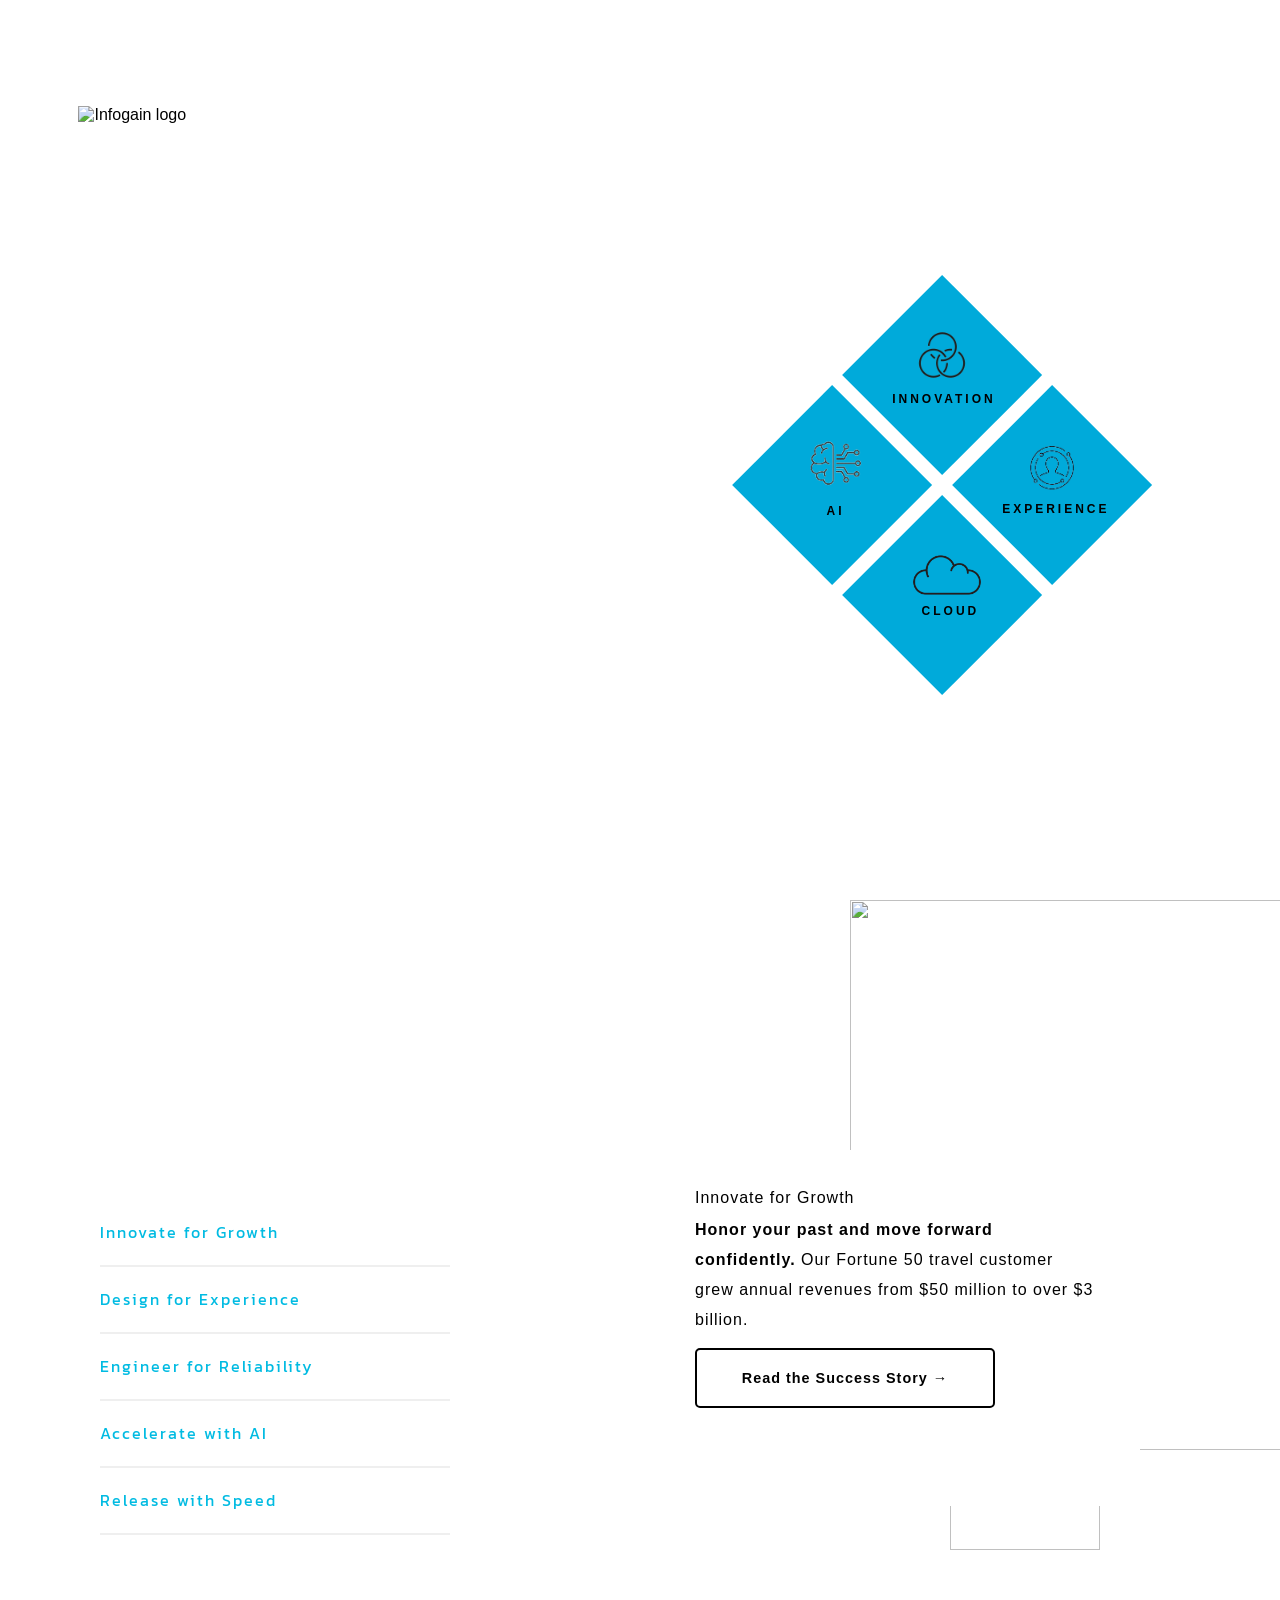
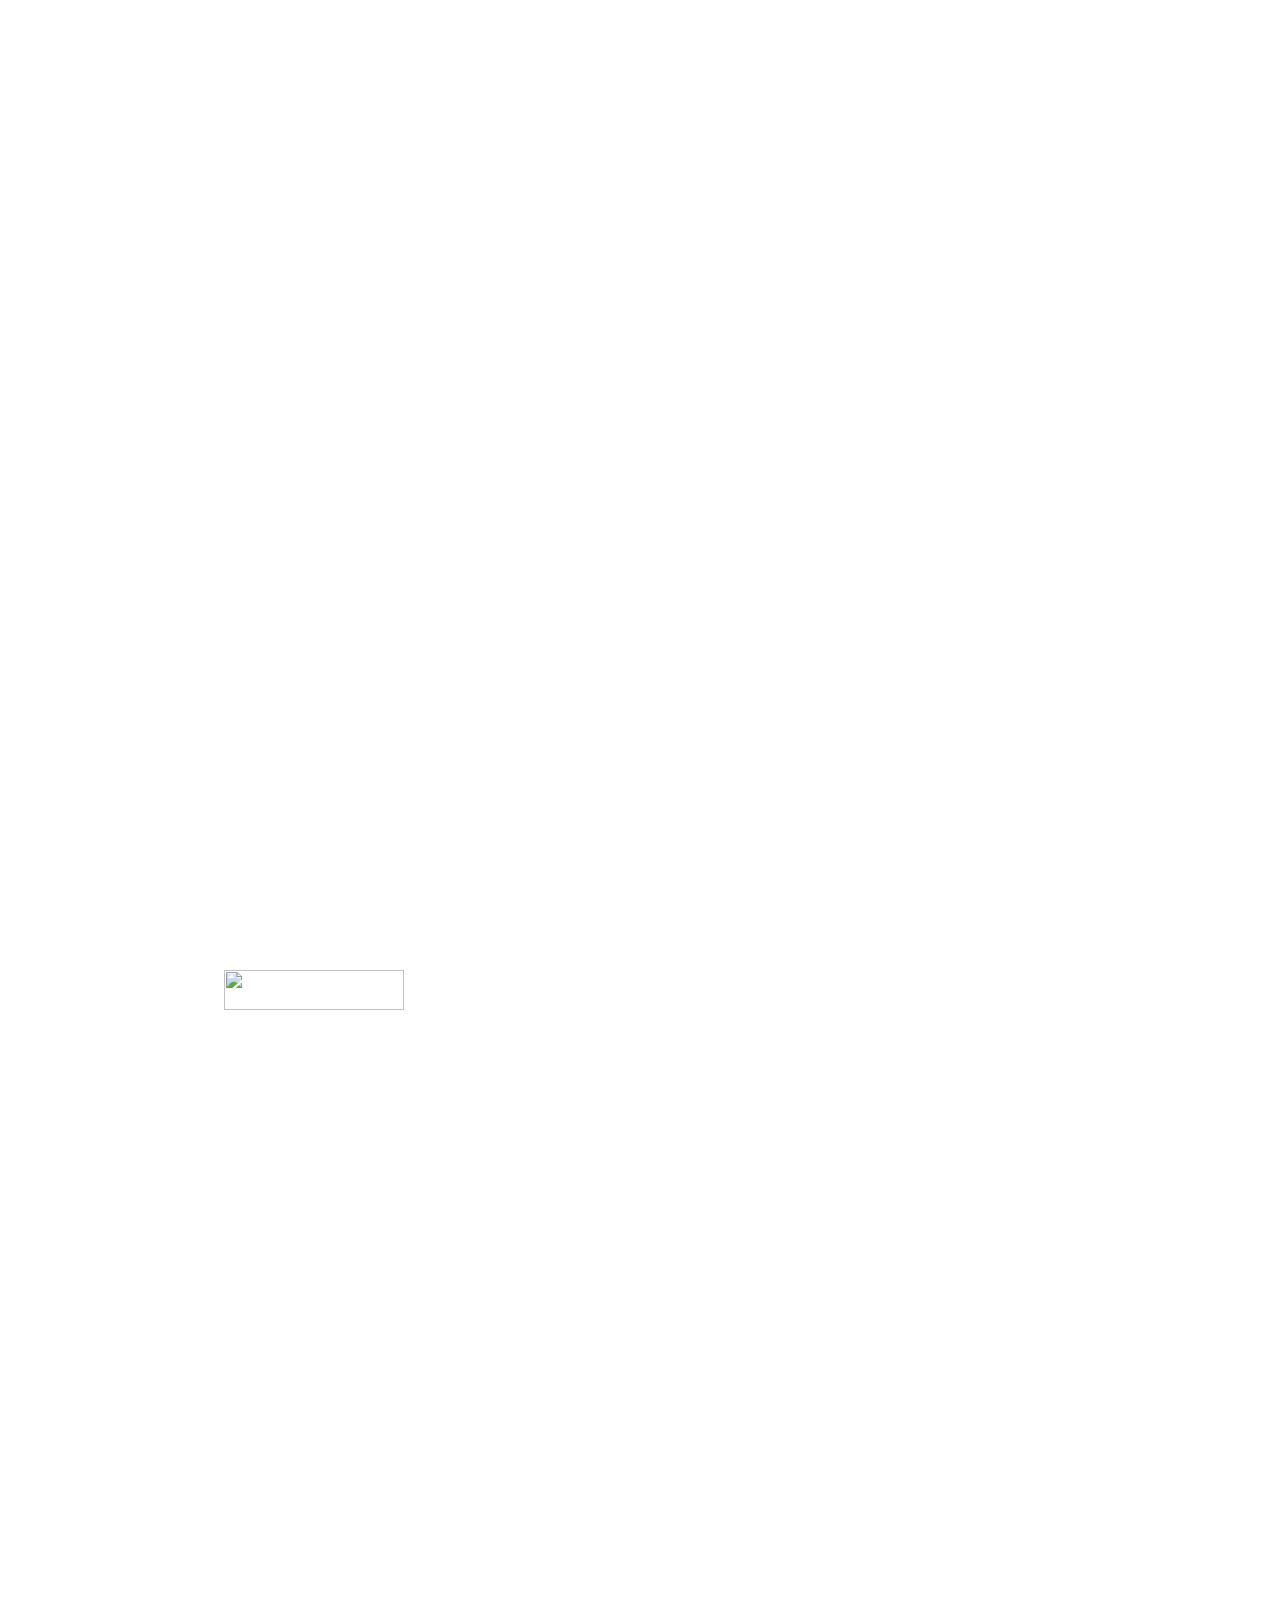
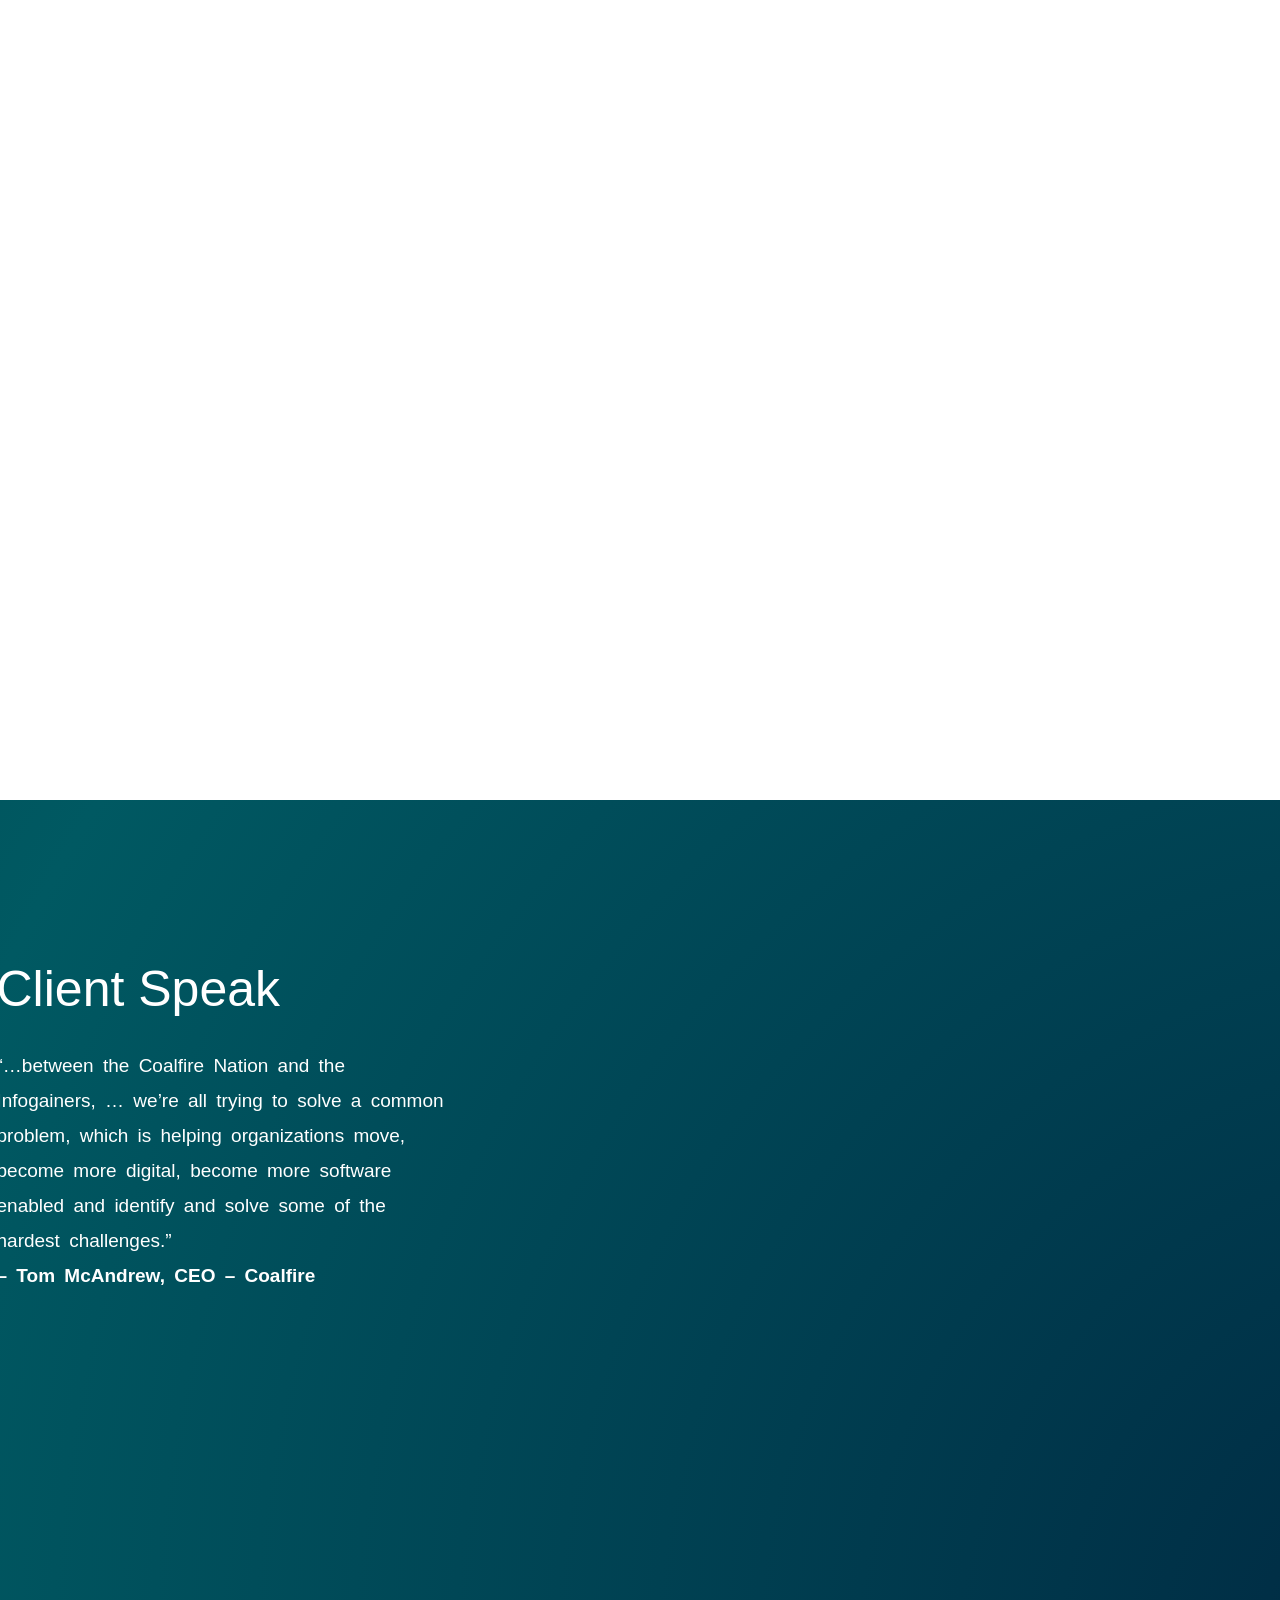
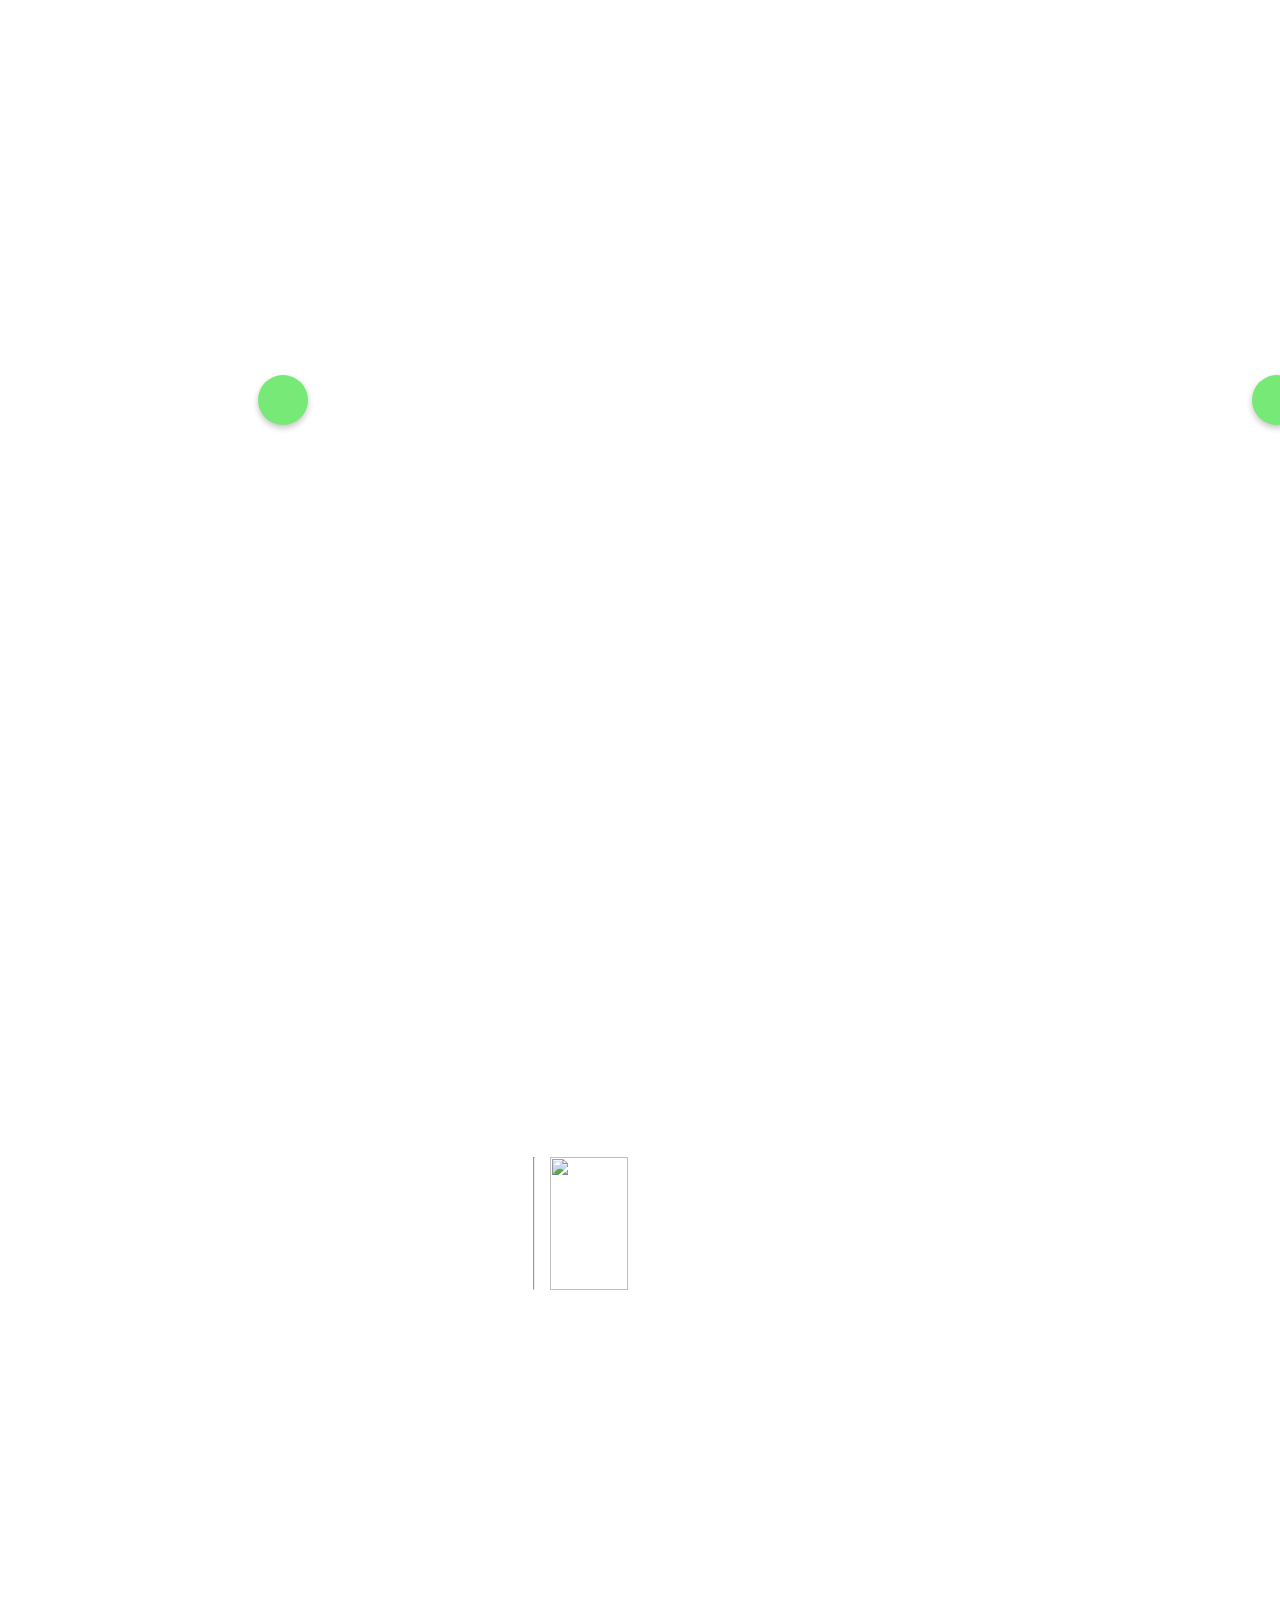
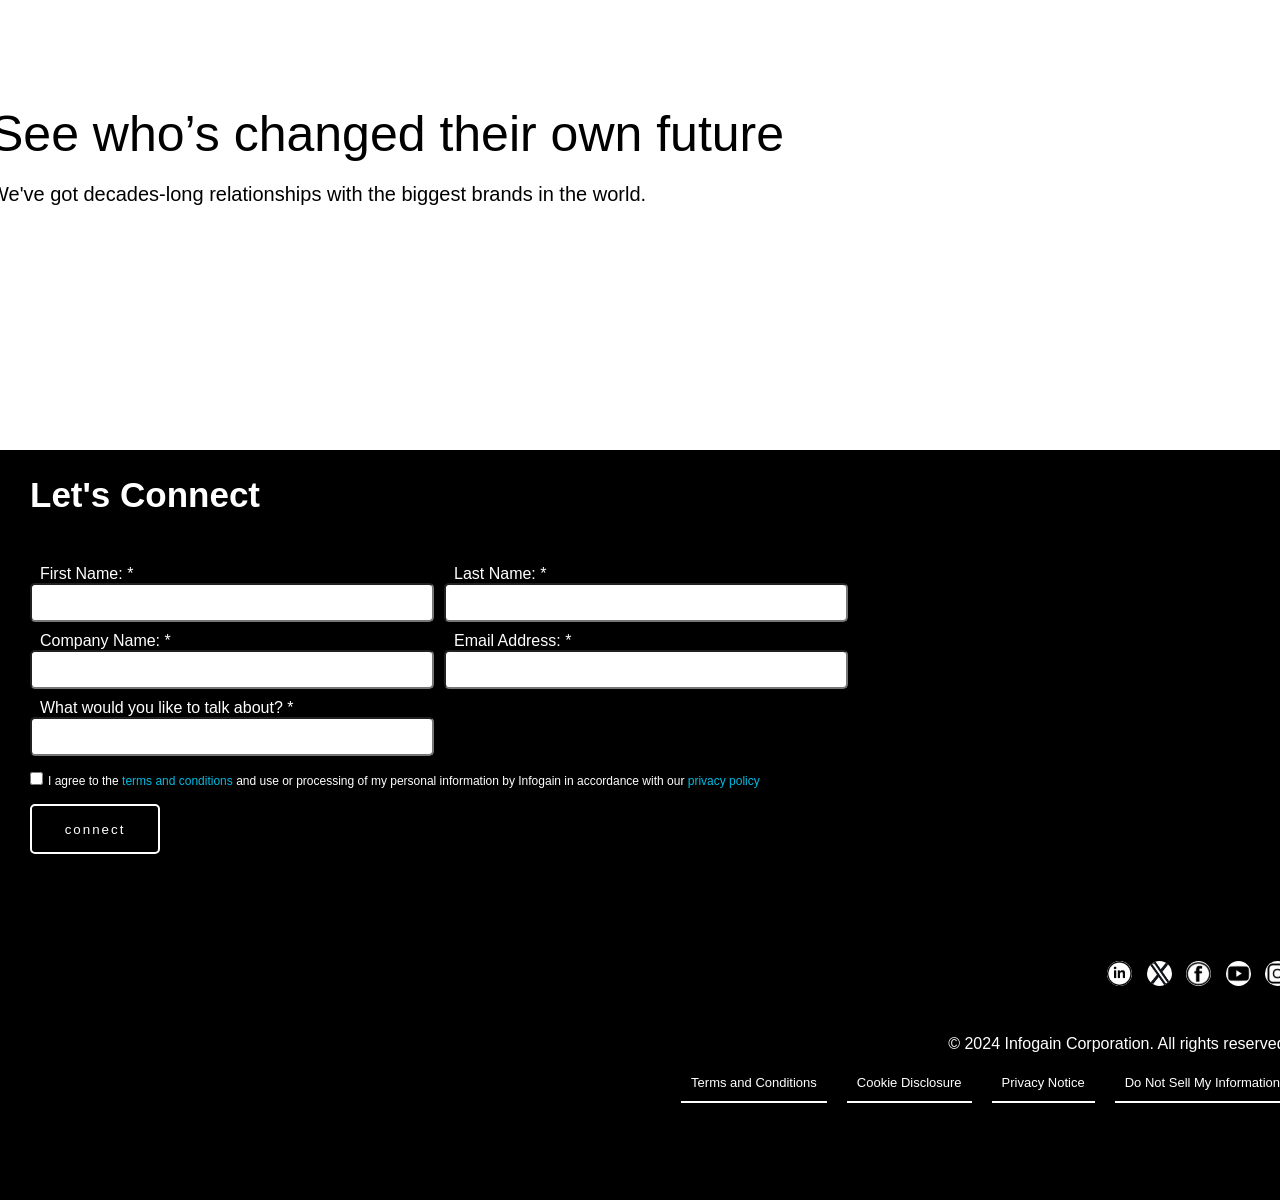
==== commit aaaed121: "footer2 add" ====
--- a/index.html
+++ b/index.html
@@ -463,8 +463,27 @@
         </form>
       </div>
     </footer>
-    <footer class="footer2">
-      
+    <footer class="footer2" id="footer2">
+      <div class="box1">
+        <img src="https://www.infogain.com/wp-content/themes/infogainv2022/infogain-2021/assets/images/finished/infogain-small-white-logo.svg" alt="">
+
+        <div class="media">
+          <img src="/images/linkdin_logo.png" alt="" width="25px" height="25px">
+          <img src="/images/x_logo.png" alt="" width="25px" height="25px">
+          <img src="/images/facebook_logo.png" alt="" width="25px" height="25px">
+          <img src="/images/youtube_logo.png" alt="" width="25px" height="25px">
+          <img src="/images/instagram_logo.png" alt="" width="25px" height="25px">
+        </div>
+      </div>
+      <div class="box2">
+          <p>© 2024 Infogain Corporation. All rights reserved.</p>
+          <ul>
+            <li><a href="#footer2">Terms and Conditions</a></li>
+            <li><a href="#footer2">Cookie Disclosure</a></li>
+            <li><a href="#footer2">Privacy Notice</a></li>
+            <li><a href="#footer2">Do Not Sell My Information</a></li>
+          </ul>
+      </div>
     </footer>
   </body>
   <script src="script.js"></script>
--- a/style.css
+++ b/style.css
@@ -1429,4 +1429,58 @@
     border-radius: 5px;
     color: black;
     letter-spacing: 2px;
-}+}
+
+.footer2{
+    display: flex;
+    justify-content: center;
+    align-items: center;
+    flex-direction: column;
+    height: 300px;
+    background-color: black ;
+}
+
+.footer2 .box1{
+    height: 100px;
+    width: 1300px;
+    display: flex;
+    justify-content: space-between;
+    align-items: center ;
+    /* border: 2px solid wheat; */
+}
+
+.footer2 .box1 .media img{
+    background-color: white;
+    margin-left: 10px;
+    border-radius: 50%;
+}
+.footer2 .box2{
+    display: flex;
+    flex-direction: column;
+    align-items: flex-end;
+    height: 150px;
+    width: 1300px;
+    /* border: 2px solid wheat; */
+}
+.footer2 .box2 p{
+    color: white;
+    margin: 10px 0px;
+}
+
+.footer2 .box2 ul{
+    display: flex;
+}
+
+.footer2 .box2 ul li{
+    list-style: none;
+    margin-left: 20px;
+    padding: 10px;
+    border-bottom: 2px solid white;
+}
+
+.footer2 .box2 ul li a{
+    text-decoration: none;
+    color: white;
+    font-size: 13px;
+}
+
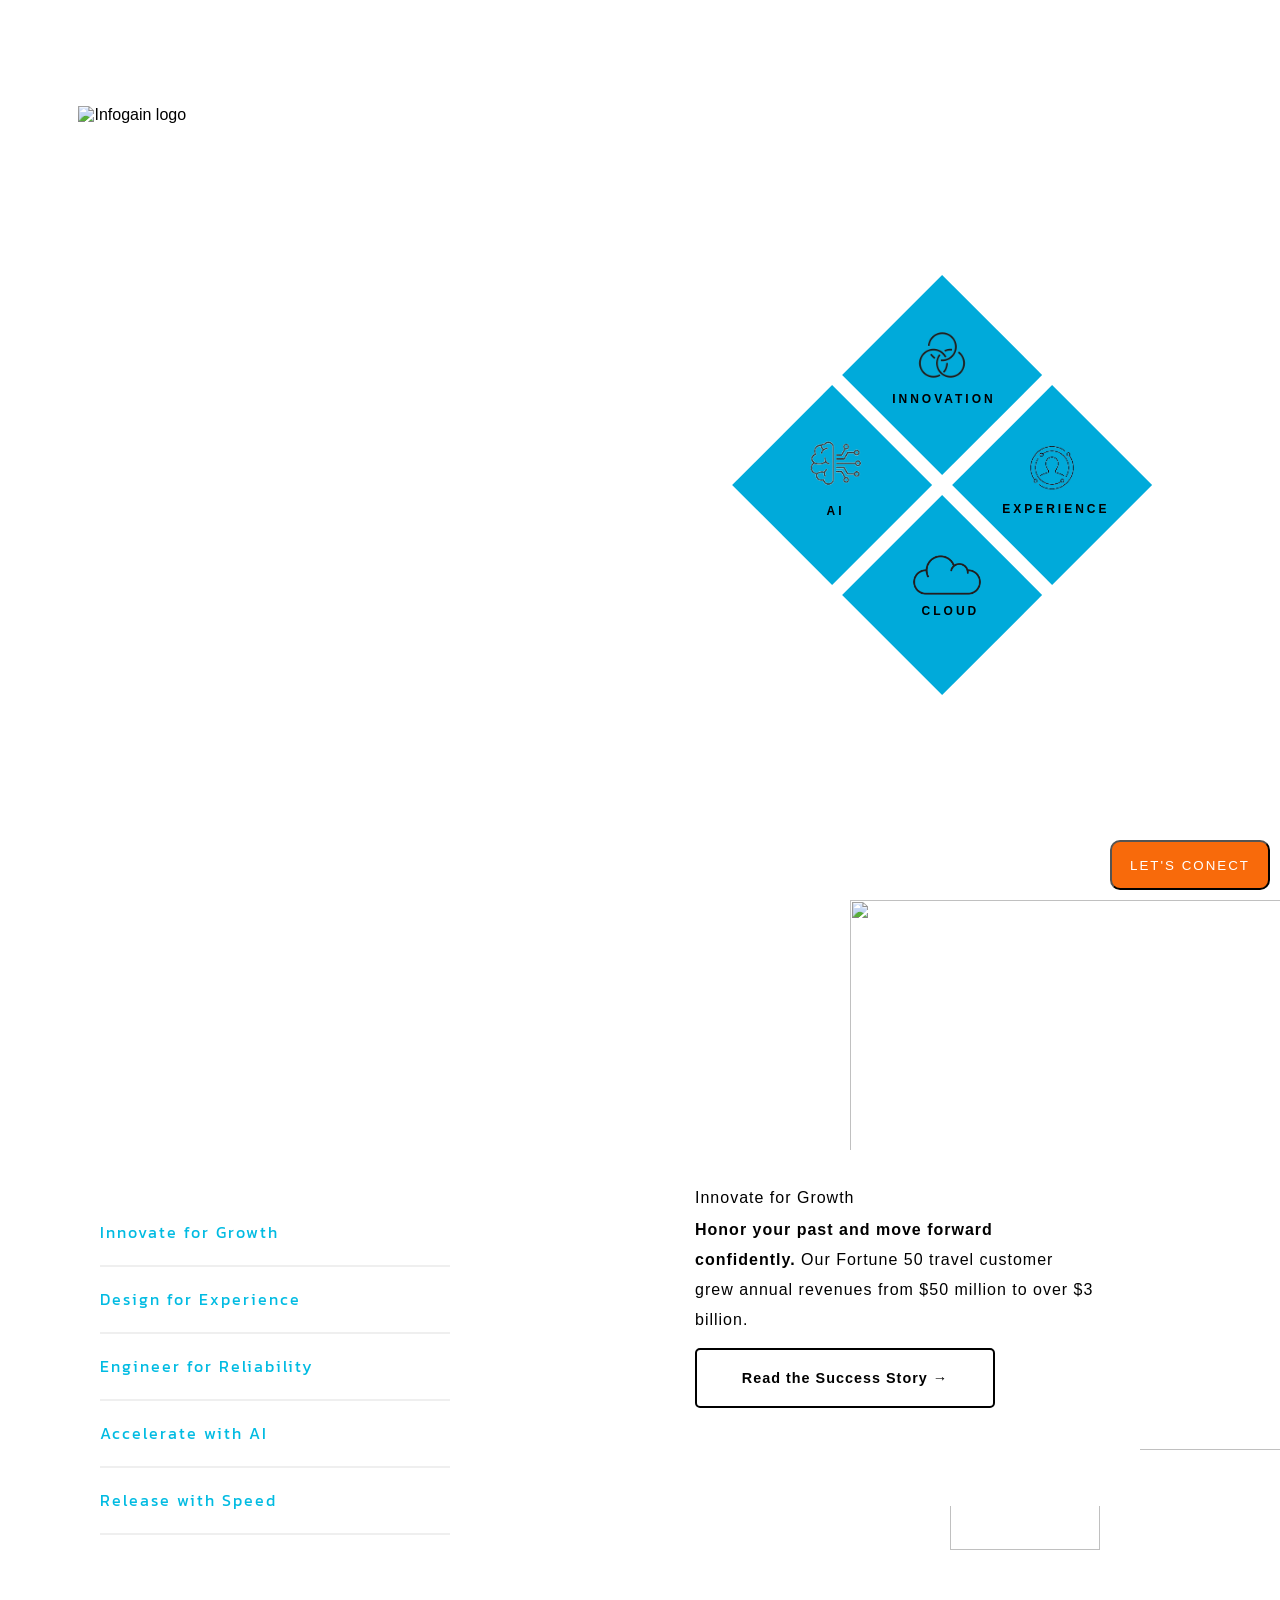
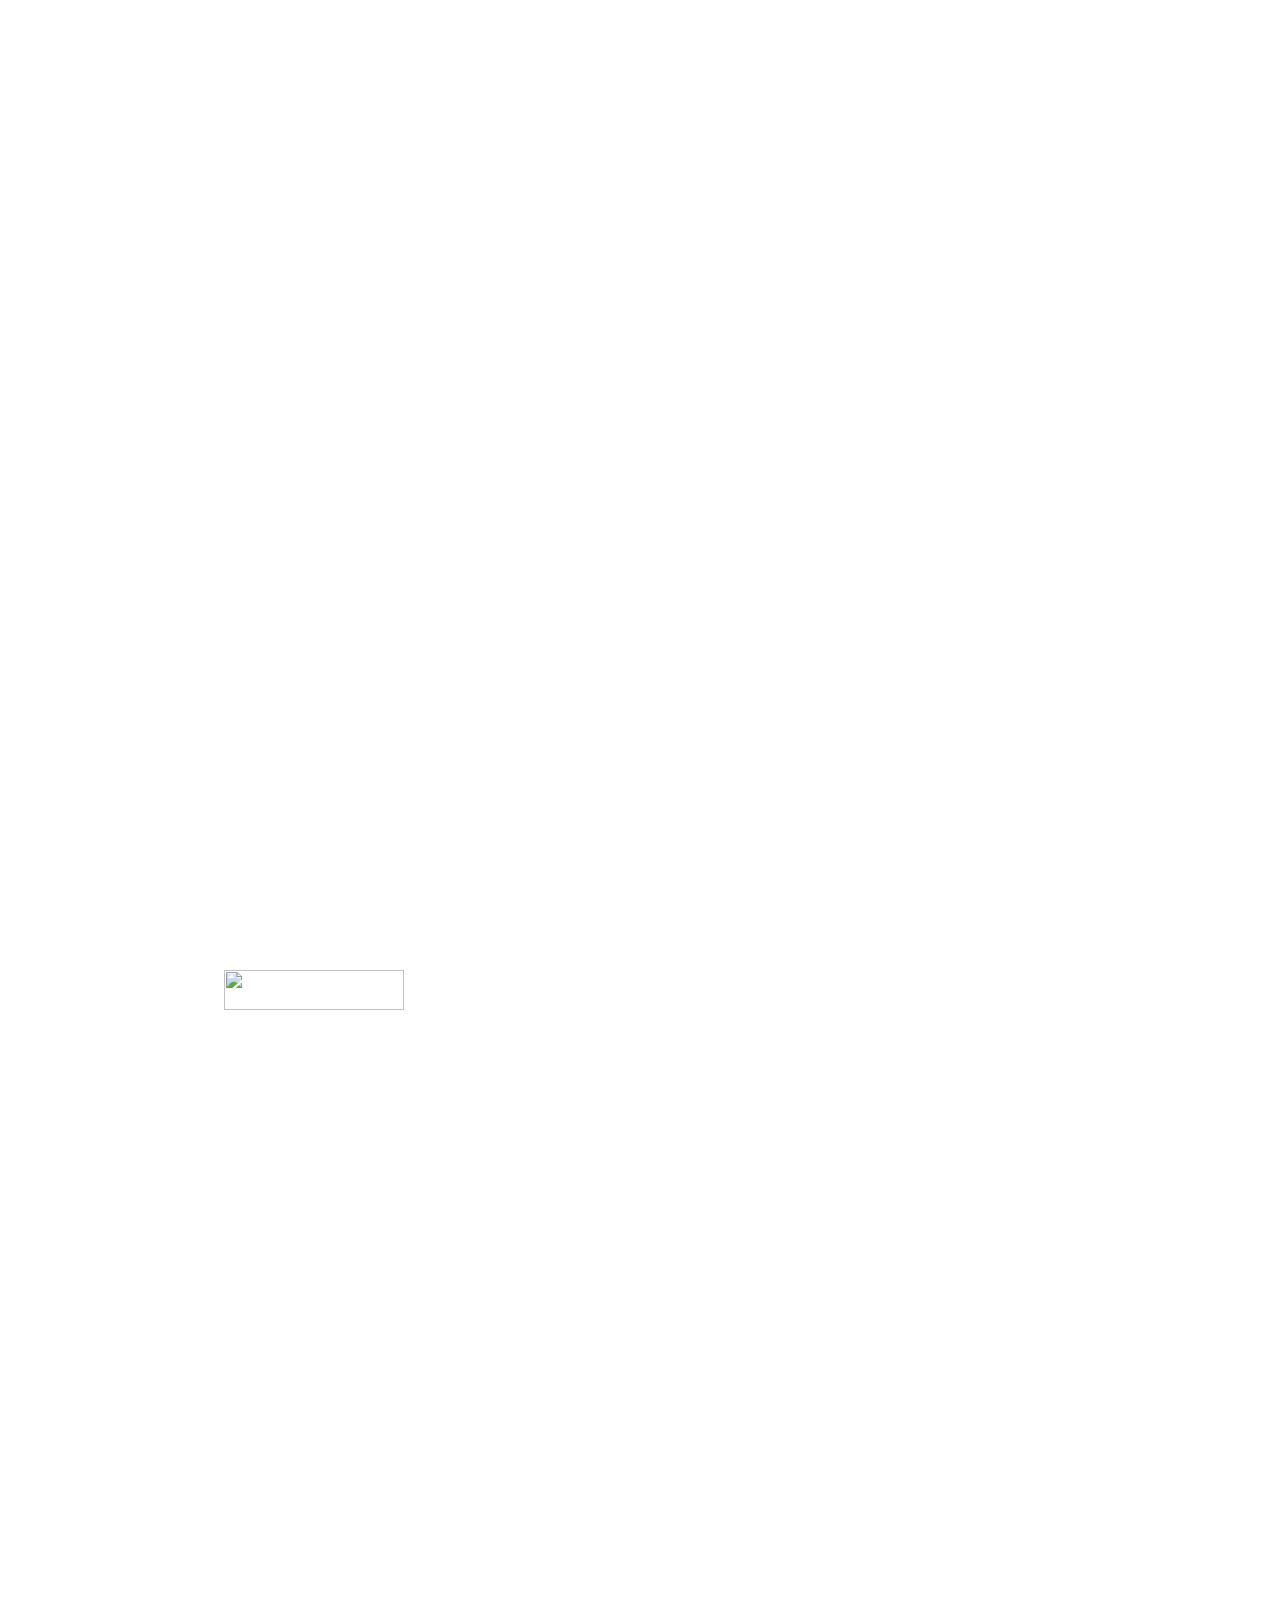
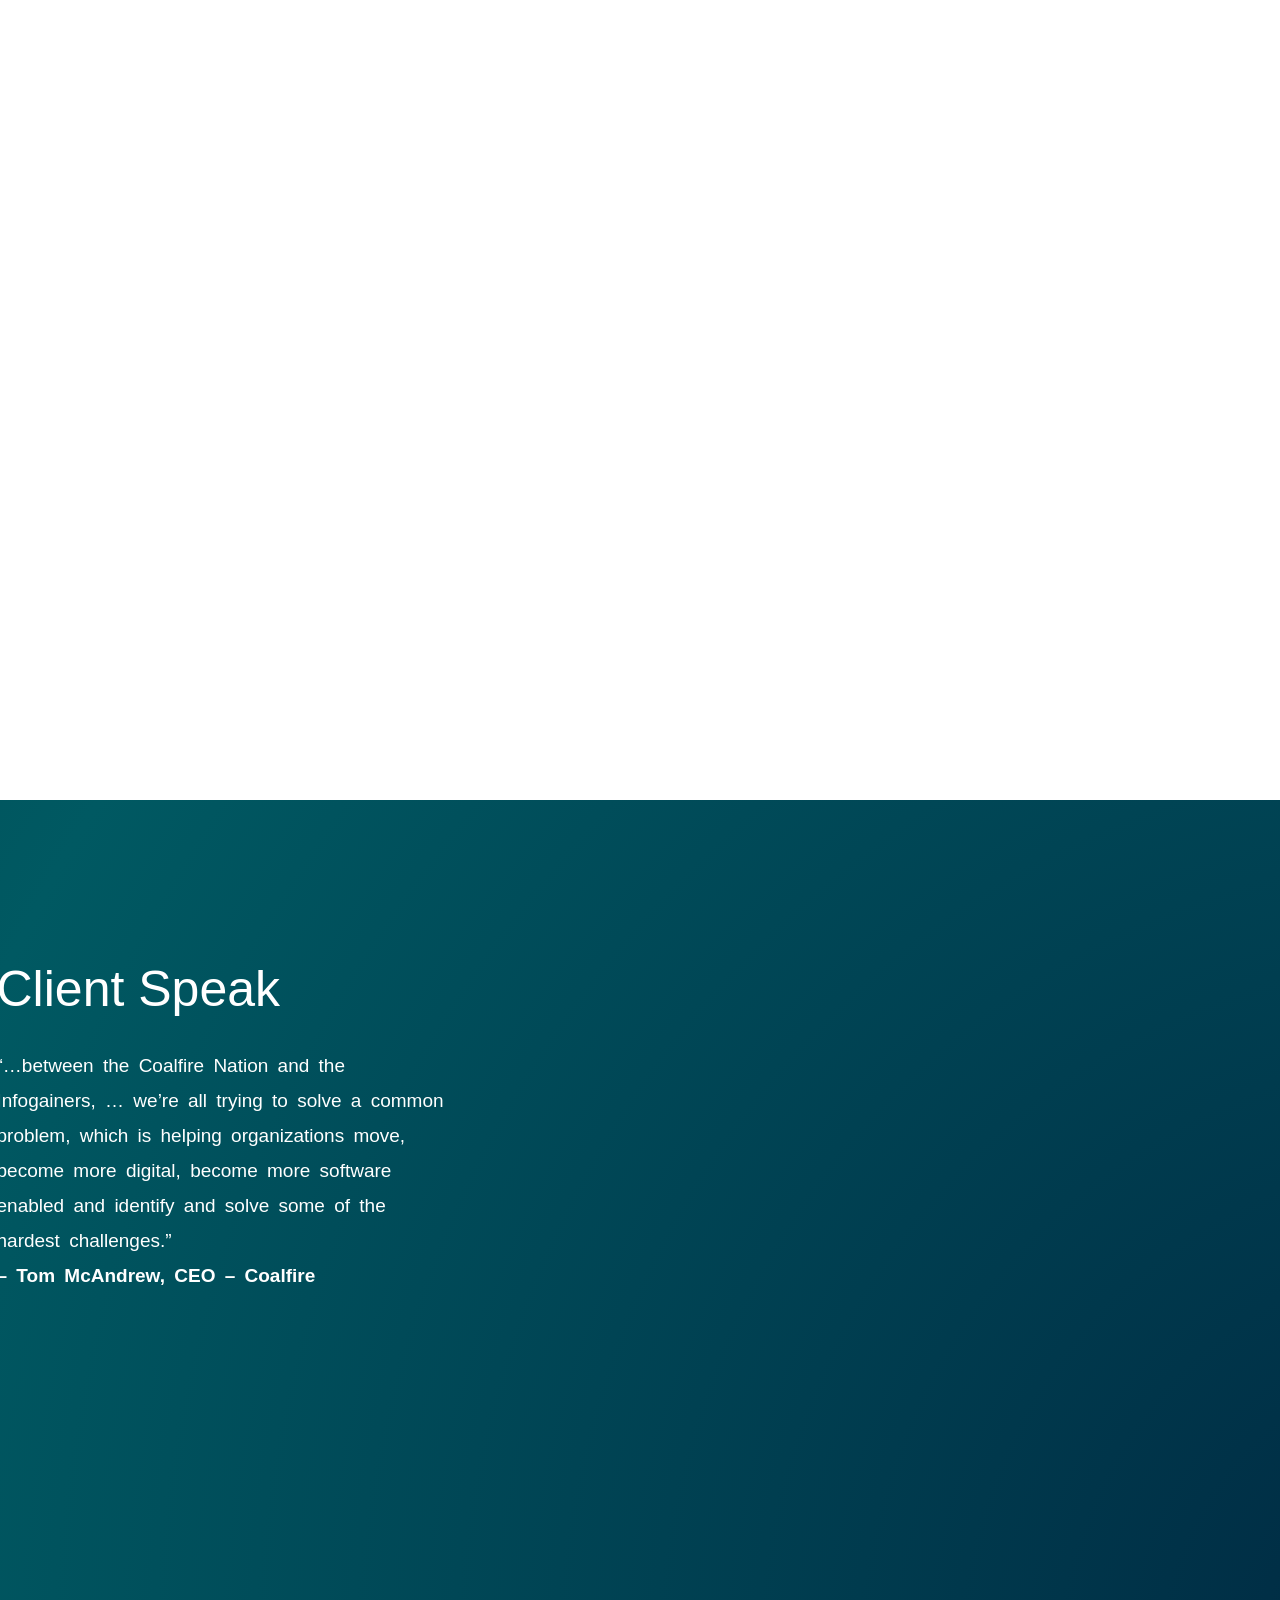
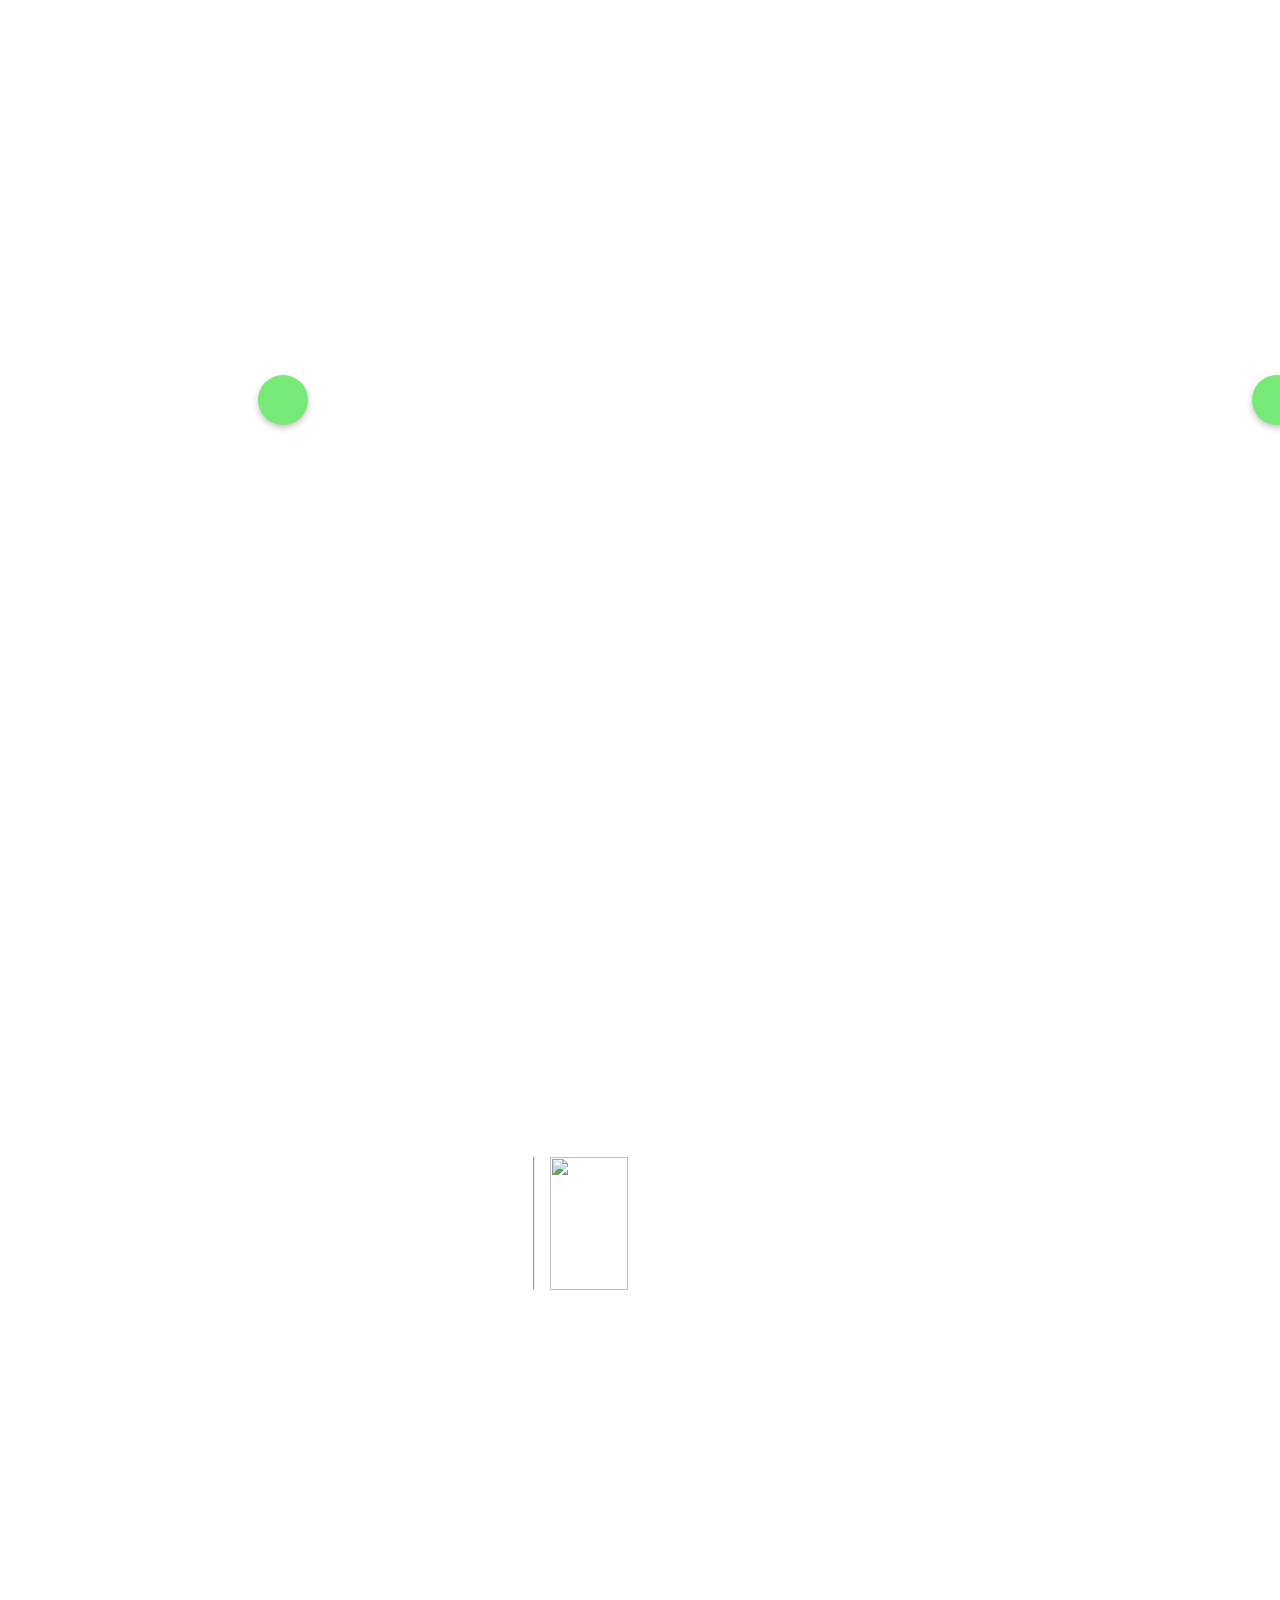
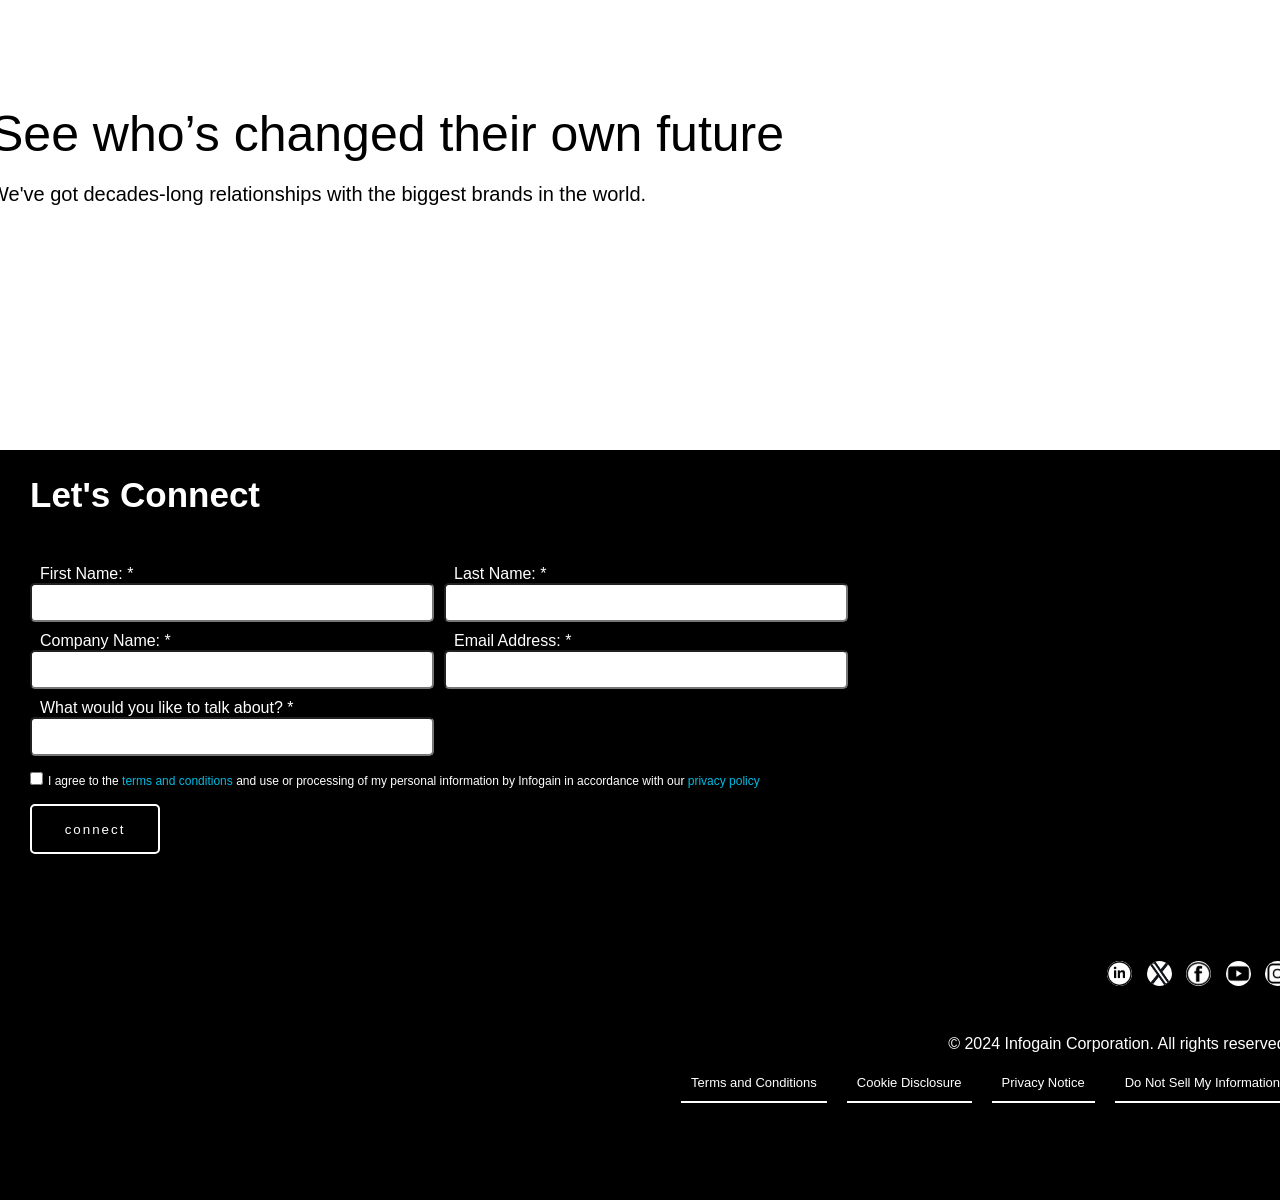
==== commit 72573c12: "new function" ====
--- a/index.html
+++ b/index.html
@@ -8,7 +8,7 @@
     <link rel="stylesheet" href="mediaquery.css" />
   </head>
   <body>
-    <div class="container">
+    <div class="container" id="container">
       <nav>
         <div class="logo">
           <img
@@ -137,6 +137,18 @@
           </div>
         </div>
       </main>
+      <div class="dotts" id="dotts">
+        <a href="#container"><div class="dot" id="dot1"></div></a>
+        <a href="#container2"><div class="dot" id="dot2"></div></a>
+        <a href="#container3"><div class="dot" id="dot3"></div></a>
+        <a href="#container4"><div class="dot" id="dot4"></div></a>
+        <a href="#container5"><div class="dot" id="dot5"></div></a>
+        <a href="#container6"><div class="dot" id="dot6"></div></a>
+        <a href="#container7"><div class="dot" id="dot7"></div></a>
+        <a href="#container8"><div class="dot" id="dot8"></div></a>
+      </div>
+
+      <button type="button" class="connectbtn"><a href="#form">LET'S CONECT</a></button>
     </div>
 
     <!-- container 2 -->
@@ -375,7 +387,7 @@
     </div>
 
     <!-- container 8 -->
-    <div class="container8">
+    <div class="container8" id="container8">
       <div class="infobox">
         <div class="info">
           <div class="heading">
@@ -416,7 +428,7 @@
         <div class="heading">
           <h1>Let's Connect</h1>
         </div>
-        <form>
+        <form id="form">
           <div class="form">
             <div class="first formitem">
               <label for="">First Name: <span>*</span></label
@@ -487,4 +499,4 @@
     </footer>
   </body>
   <script src="script.js"></script>
-</html>
+</html>
--- a/style.css
+++ b/style.css
@@ -610,8 +610,55 @@
     cursor: pointer;
 
 }
-
-
+.container .dotts{
+    width: 20px;
+    height: 200px;
+    /* border: 2px solid black; */
+    display: none;
+    justify-content: center;
+    align-items: center;
+    flex-direction: column;
+    position: fixed;
+    bottom: 50px;
+    right: 30px;
+}
+
+.container .dotts .dot{
+    margin-bottom: 20px;
+    width: 5px;
+    height: 5px;
+    background-color: whitesmoke;
+    border-radius: 50%;
+}
+.container .dotts .dot:hover{
+    width: 10px;
+    height: 10px;
+    transition: 0.1s;
+    background-color: whitesmoke;
+}
+.container .dotts .dot::after{
+    width: 10px;
+    height: 10px;
+    transition: 0.1s;
+    background-color: lightblue;
+}
+
+.container .connectbtn{
+    height: 50px;
+    width: 160px;
+    position: fixed;
+    bottom: 10px;
+    right: 10px;
+    background-color: #f86a0b !important;
+    border-radius: 10px;
+}
+.container .connectbtn a{
+    text-decoration: none;
+    color: white;
+    font-family: sans-serif;
+    letter-spacing: 2px;
+    border: 0px;
+}
 /* ---------------------------------------------------------
 container 2
 --------------------------------------------------------- */
@@ -1482,5 +1529,4 @@
     text-decoration: none;
     color: white;
     font-size: 13px;
-}
-
+}
--- a/mediaquery.css
+++ b/mediaquery.css
@@ -84,5 +84,23 @@
         display: inline-block;
         font-size: 12px;
     }
+    
   }
 
+
+/* ---------------------------------------------------------
+                    min media query in 1520px
+--------------------------------------------------------- */
+
+  @media only screen and (min-width: 1520px) {
+
+    /* container1 */
+    .container, .container2, .container3, .container4, .container5, .container6, .container7, .container8{
+        height: 1000px;
+    }
+
+    .container .dotts{
+        display: flow;
+    }
+  }
+
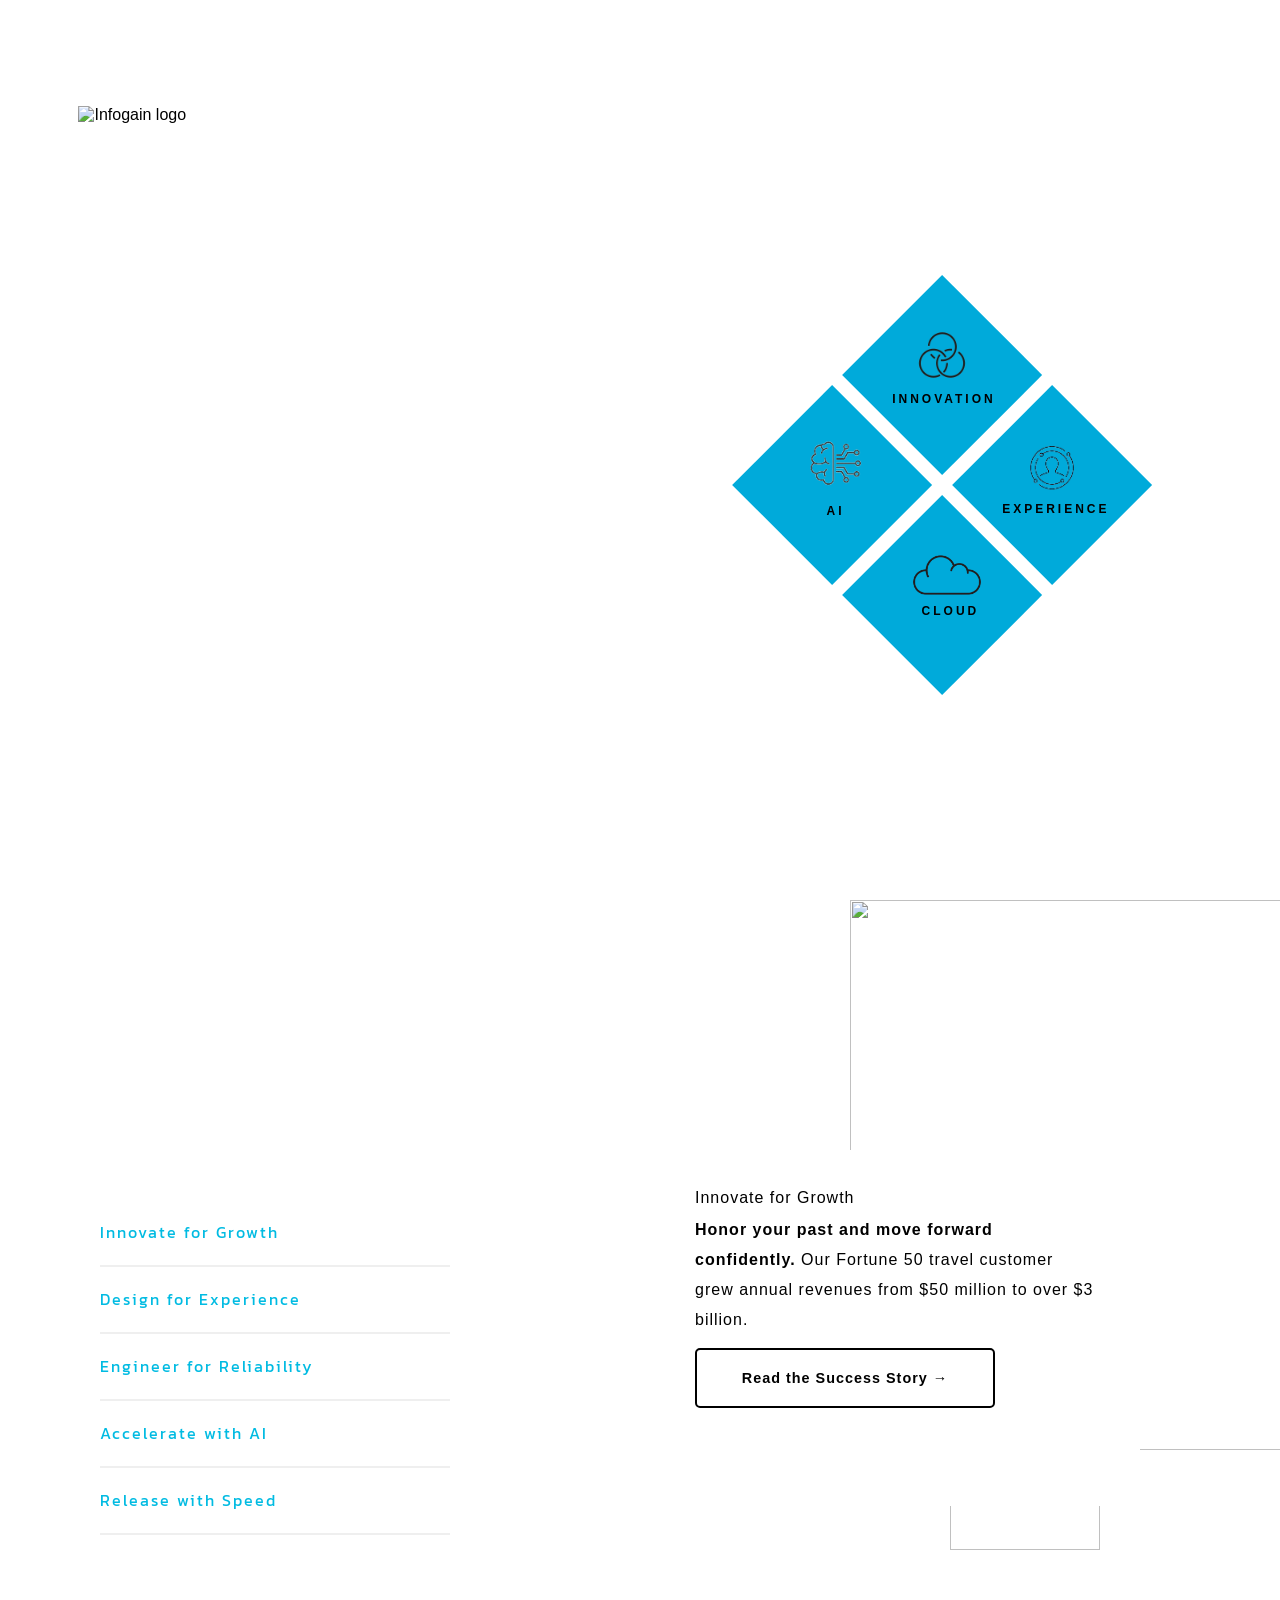
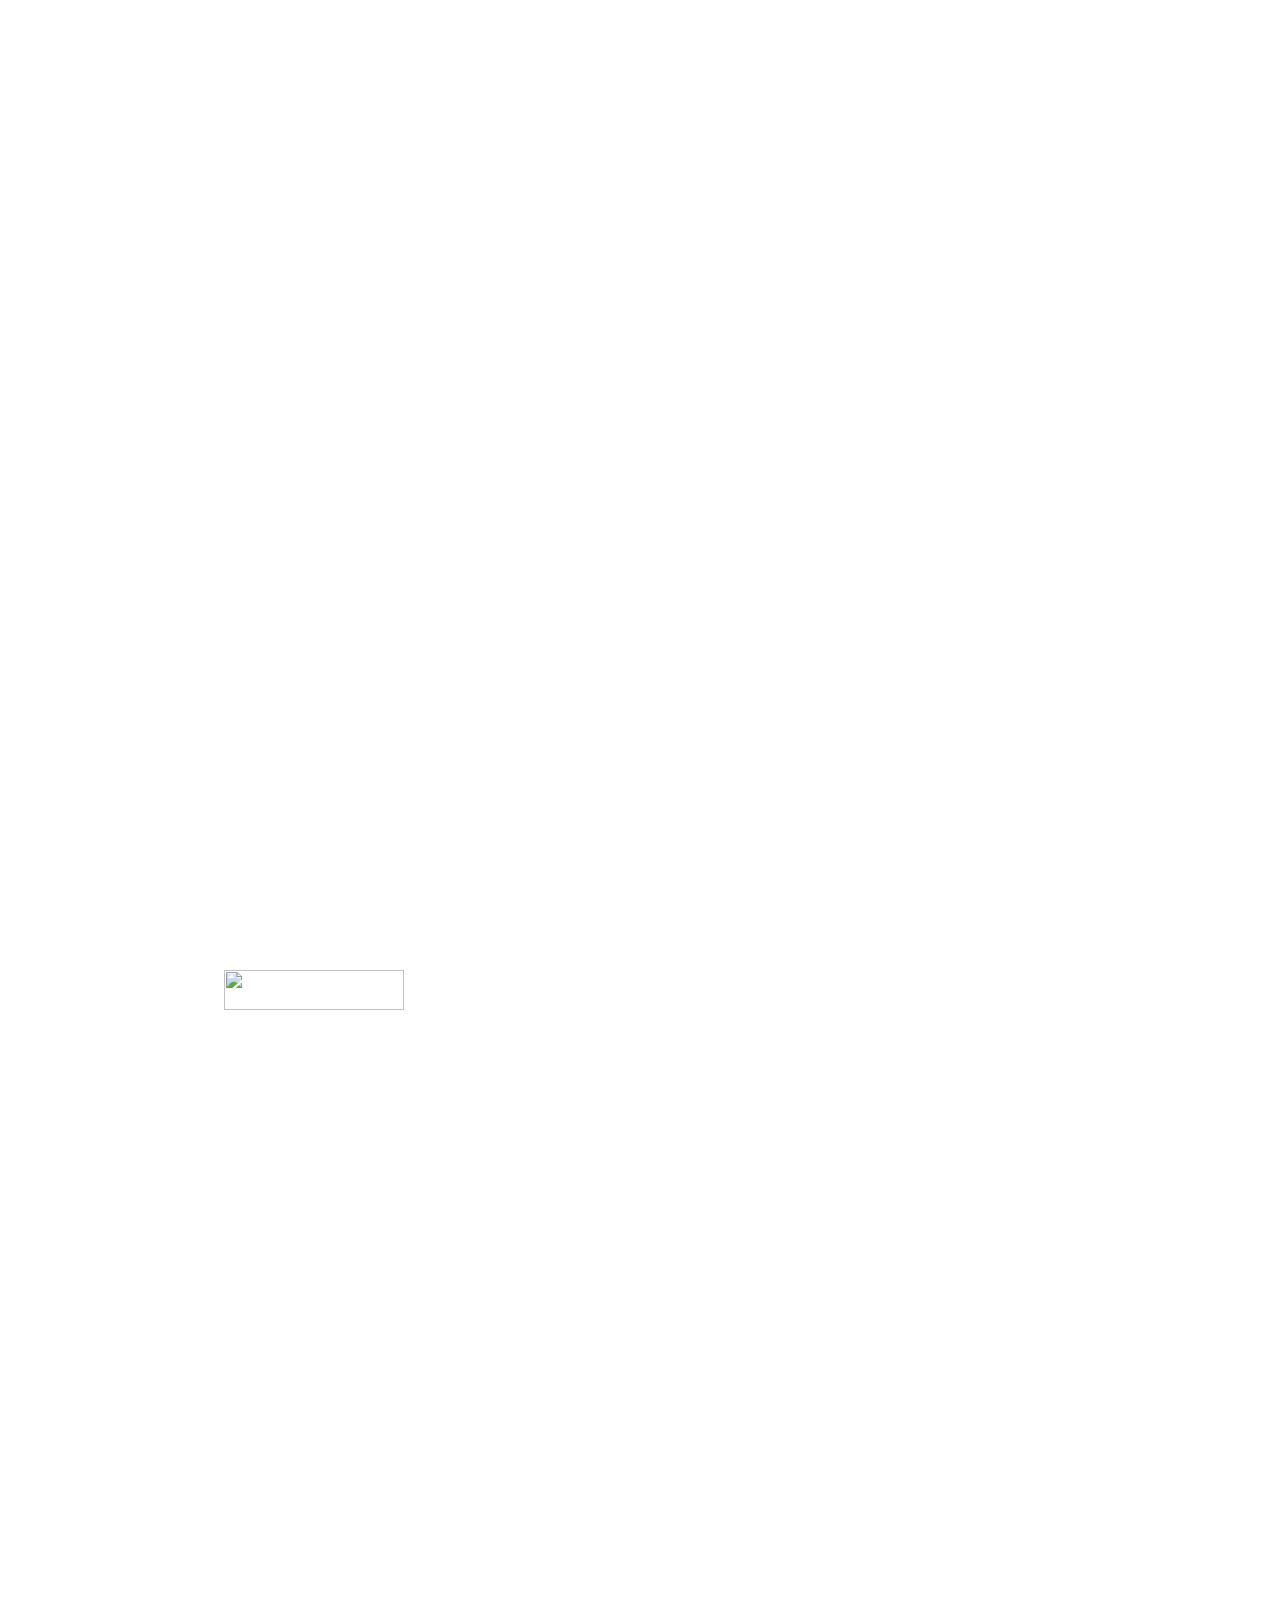
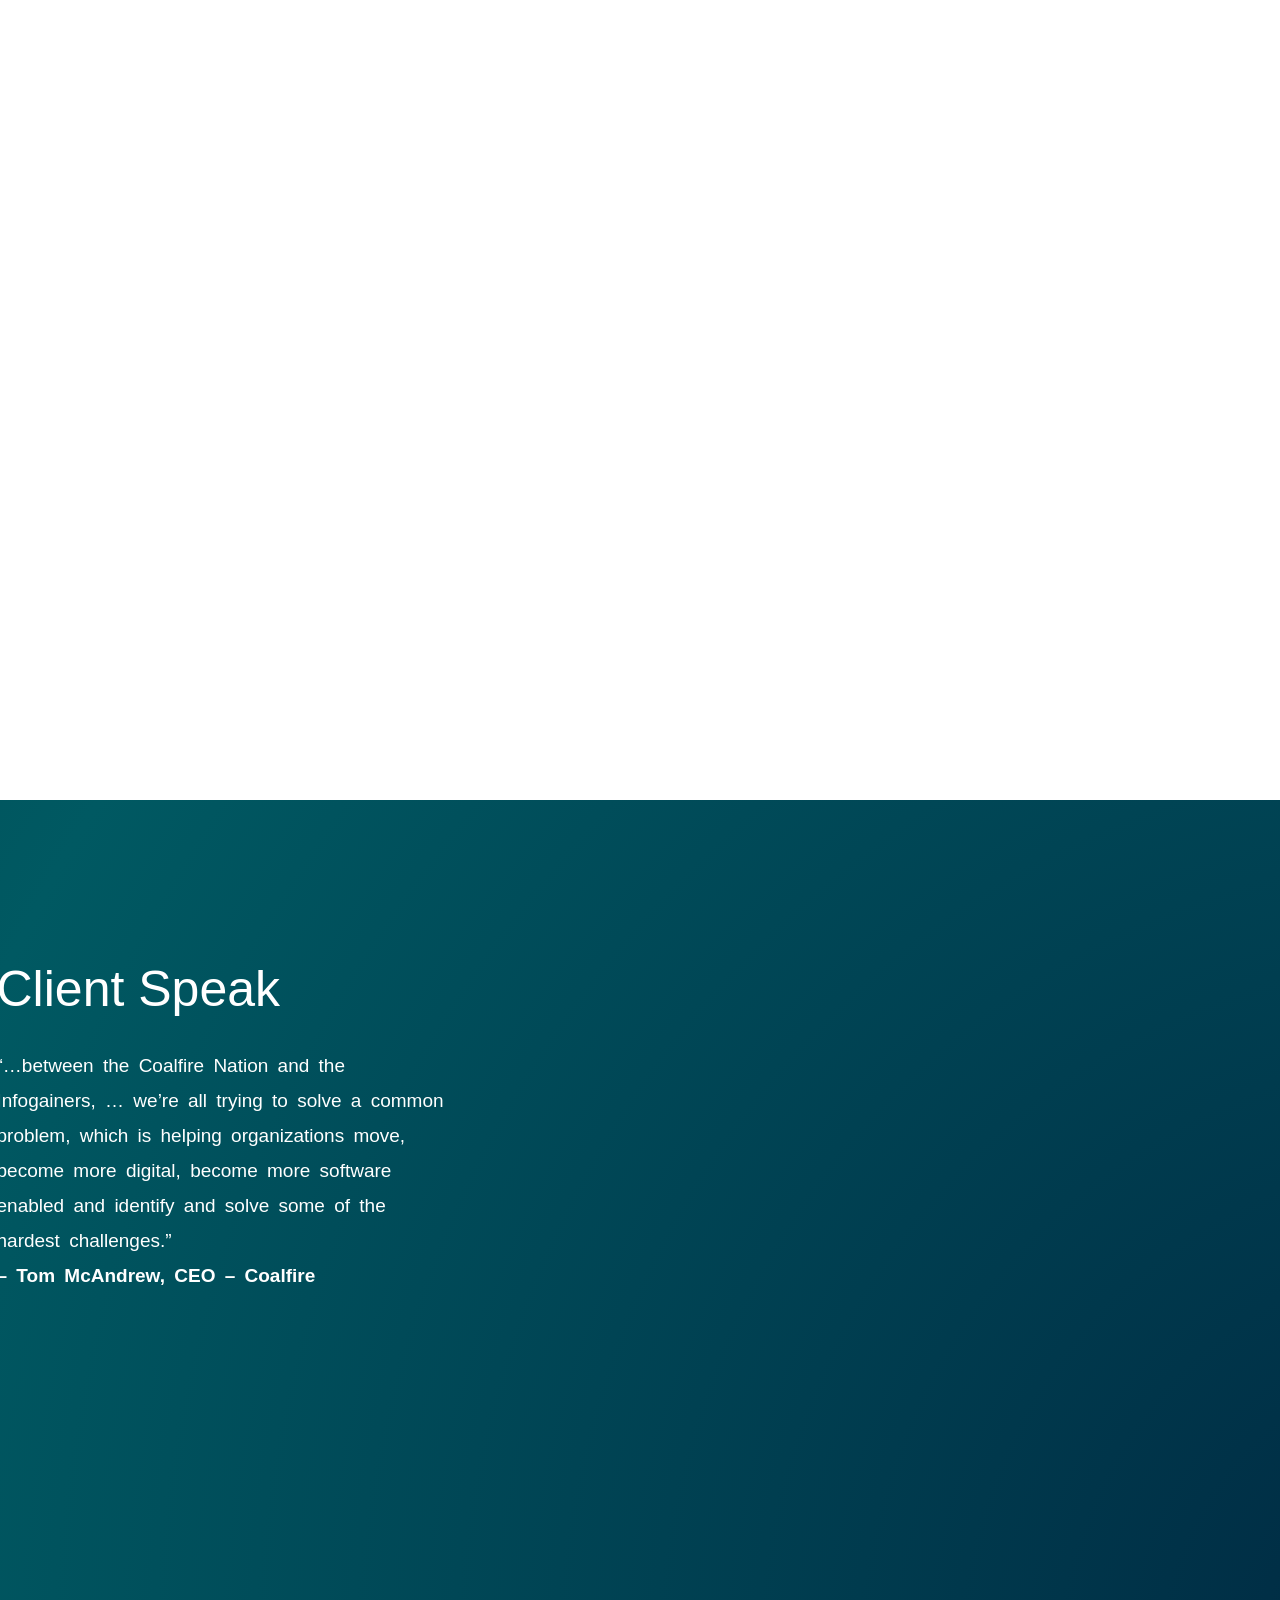
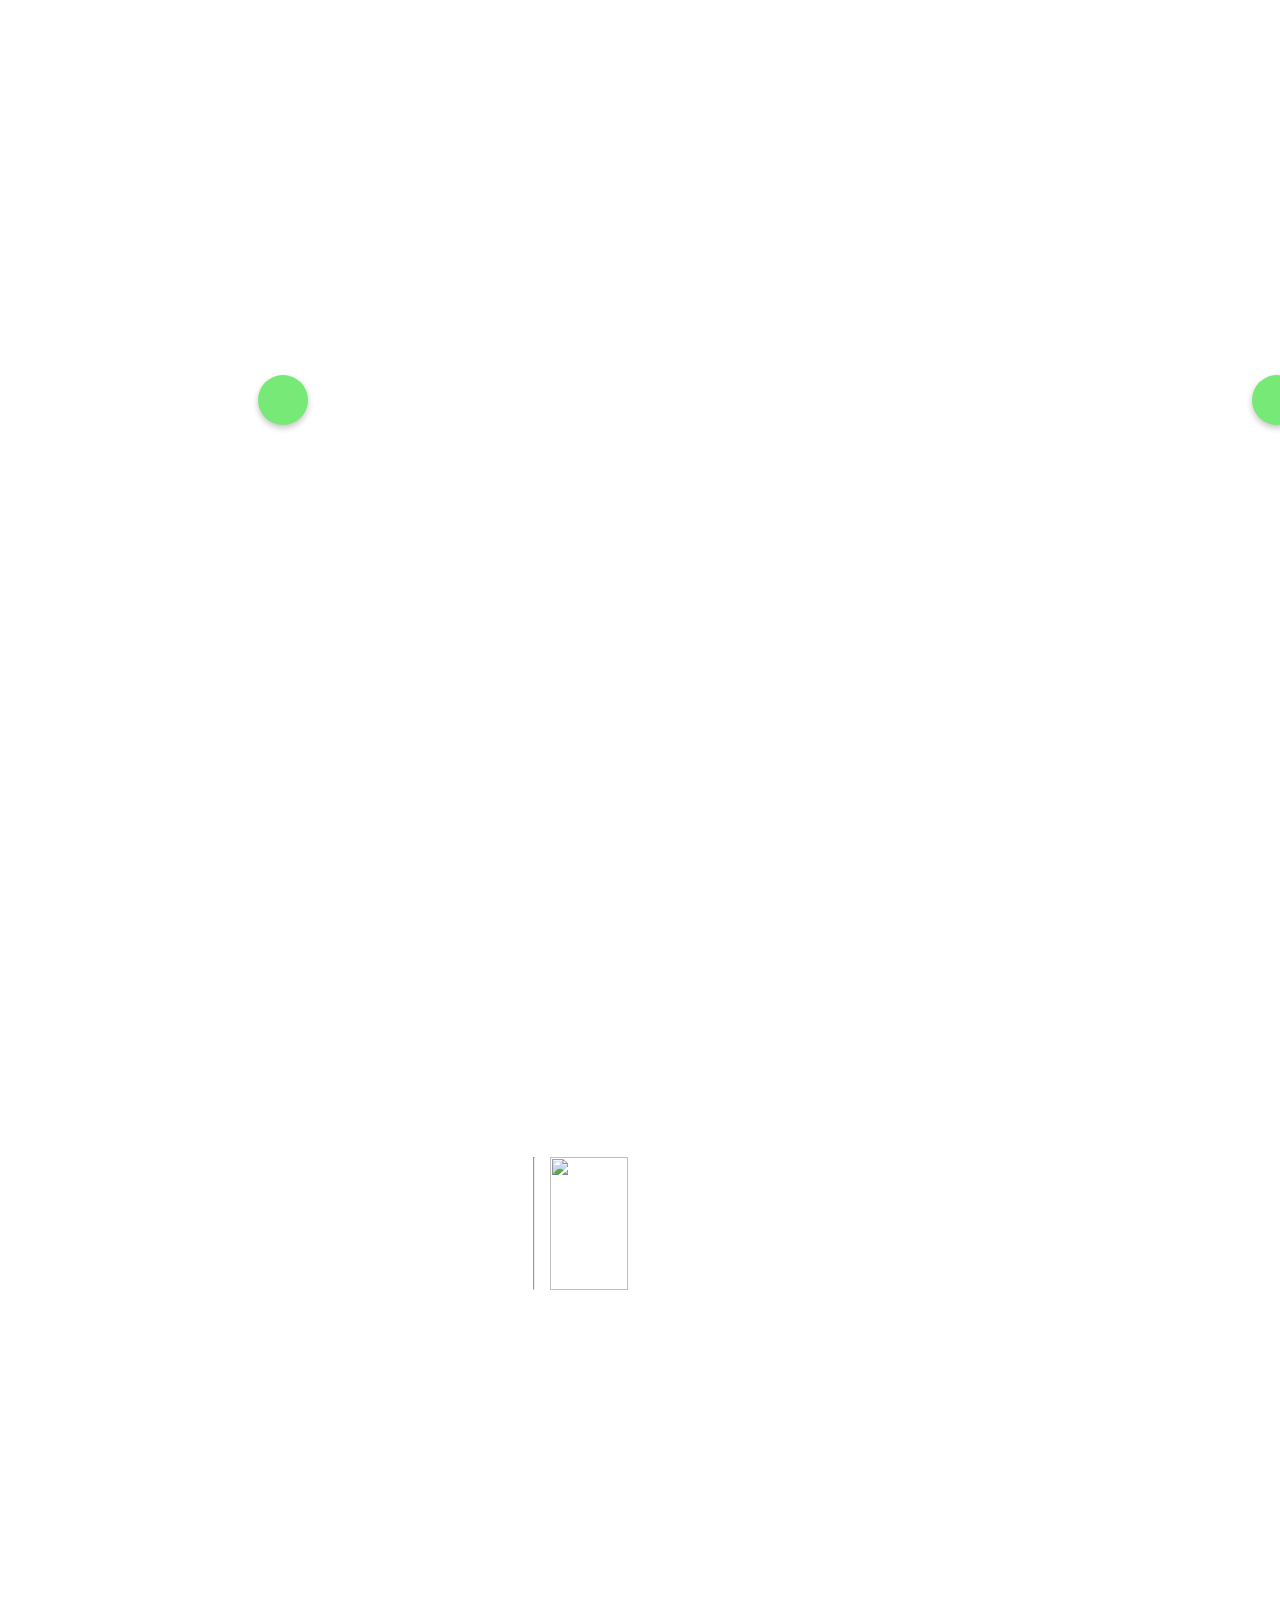
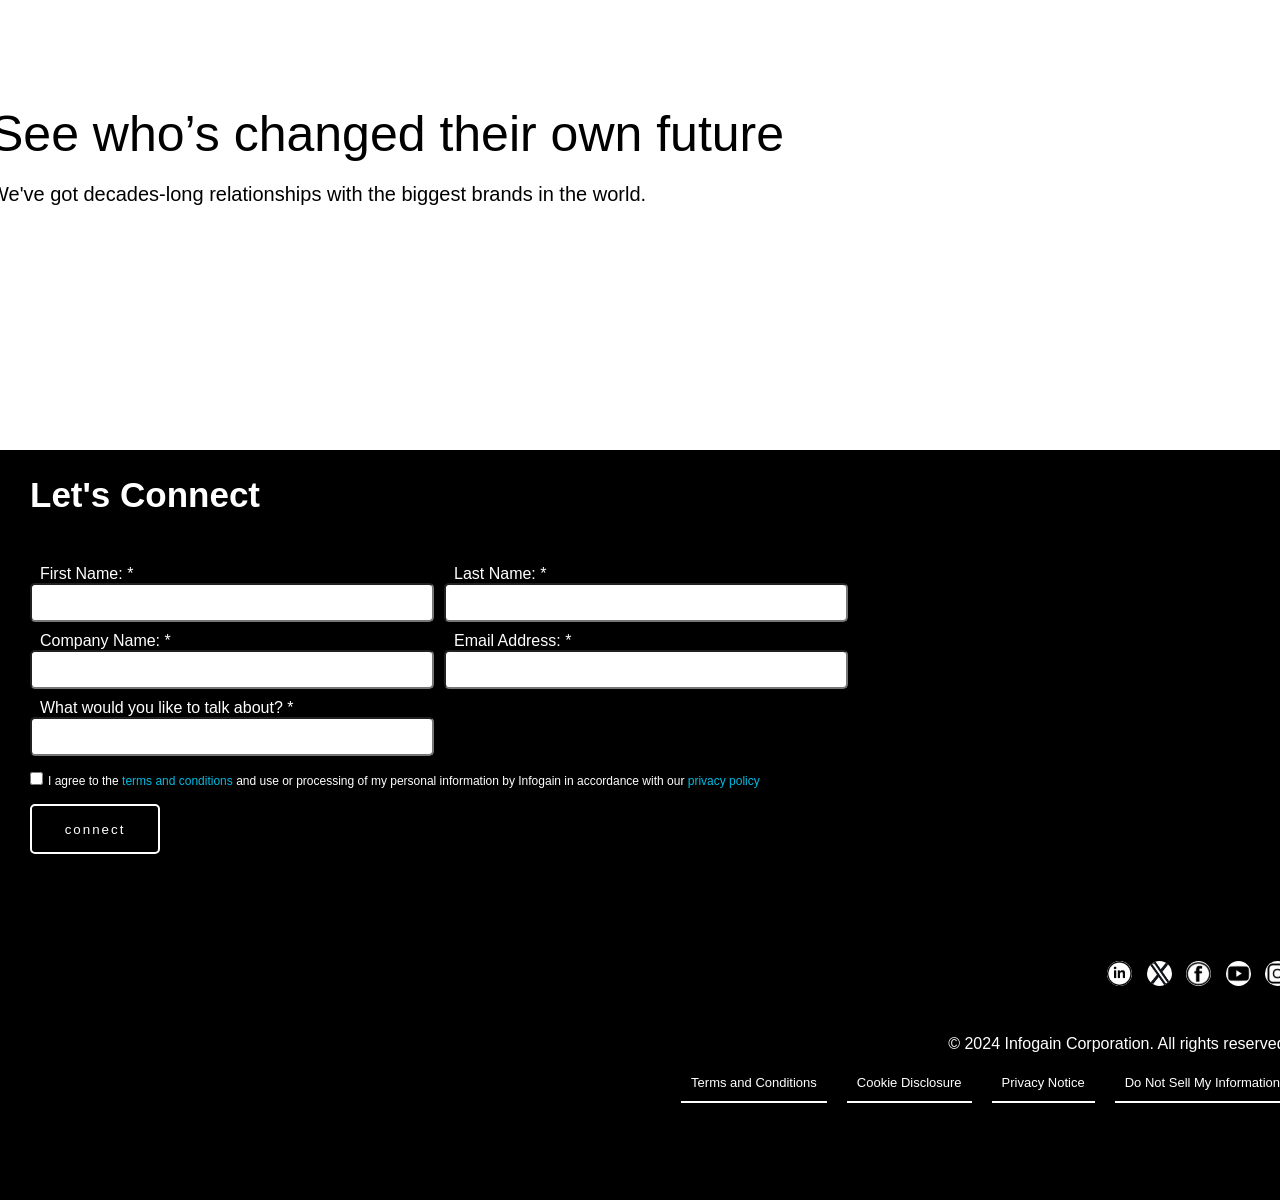
==== commit 208fd853: "uupdate" ====
--- a/index.html
+++ b/index.html
@@ -8,7 +8,7 @@
     <link rel="stylesheet" href="mediaquery.css" />
   </head>
   <body>
-    <div class="container" id="container">
+    <div class="container">
       <nav>
         <div class="logo">
           <img
@@ -137,18 +137,6 @@
           </div>
         </div>
       </main>
-      <div class="dotts" id="dotts">
-        <a href="#container"><div class="dot" id="dot1"></div></a>
-        <a href="#container2"><div class="dot" id="dot2"></div></a>
-        <a href="#container3"><div class="dot" id="dot3"></div></a>
-        <a href="#container4"><div class="dot" id="dot4"></div></a>
-        <a href="#container5"><div class="dot" id="dot5"></div></a>
-        <a href="#container6"><div class="dot" id="dot6"></div></a>
-        <a href="#container7"><div class="dot" id="dot7"></div></a>
-        <a href="#container8"><div class="dot" id="dot8"></div></a>
-      </div>
-
-      <button type="button" class="connectbtn"><a href="#form">LET'S CONECT</a></button>
     </div>
 
     <!-- container 2 -->
@@ -387,7 +375,7 @@
     </div>
 
     <!-- container 8 -->
-    <div class="container8" id="container8">
+    <div class="container8">
       <div class="infobox">
         <div class="info">
           <div class="heading">
@@ -428,7 +416,7 @@
         <div class="heading">
           <h1>Let's Connect</h1>
         </div>
-        <form id="form">
+        <form>
           <div class="form">
             <div class="first formitem">
               <label for="">First Name: <span>*</span></label
@@ -499,4 +487,4 @@
     </footer>
   </body>
   <script src="script.js"></script>
-</html>+</html>
--- a/style.css
+++ b/style.css
@@ -610,55 +610,8 @@
     cursor: pointer;
 
 }
-.container .dotts{
-    width: 20px;
-    height: 200px;
-    /* border: 2px solid black; */
-    display: none;
-    justify-content: center;
-    align-items: center;
-    flex-direction: column;
-    position: fixed;
-    bottom: 50px;
-    right: 30px;
-}
-
-.container .dotts .dot{
-    margin-bottom: 20px;
-    width: 5px;
-    height: 5px;
-    background-color: whitesmoke;
-    border-radius: 50%;
-}
-.container .dotts .dot:hover{
-    width: 10px;
-    height: 10px;
-    transition: 0.1s;
-    background-color: whitesmoke;
-}
-.container .dotts .dot::after{
-    width: 10px;
-    height: 10px;
-    transition: 0.1s;
-    background-color: lightblue;
-}
-
-.container .connectbtn{
-    height: 50px;
-    width: 160px;
-    position: fixed;
-    bottom: 10px;
-    right: 10px;
-    background-color: #f86a0b !important;
-    border-radius: 10px;
-}
-.container .connectbtn a{
-    text-decoration: none;
-    color: white;
-    font-family: sans-serif;
-    letter-spacing: 2px;
-    border: 0px;
-}
+
+
 /* ---------------------------------------------------------
 container 2
 --------------------------------------------------------- */
@@ -1529,4 +1482,5 @@
     text-decoration: none;
     color: white;
     font-size: 13px;
-}+}
+
--- a/mediaquery.css
+++ b/mediaquery.css
@@ -84,23 +84,5 @@
         display: inline-block;
         font-size: 12px;
     }
-    
   }
 
-
-/* ---------------------------------------------------------
-                    min media query in 1520px
---------------------------------------------------------- */
-
-  @media only screen and (min-width: 1520px) {
-
-    /* container1 */
-    .container, .container2, .container3, .container4, .container5, .container6, .container7, .container8{
-        height: 1000px;
-    }
-
-    .container .dotts{
-        display: flow;
-    }
-  }
-
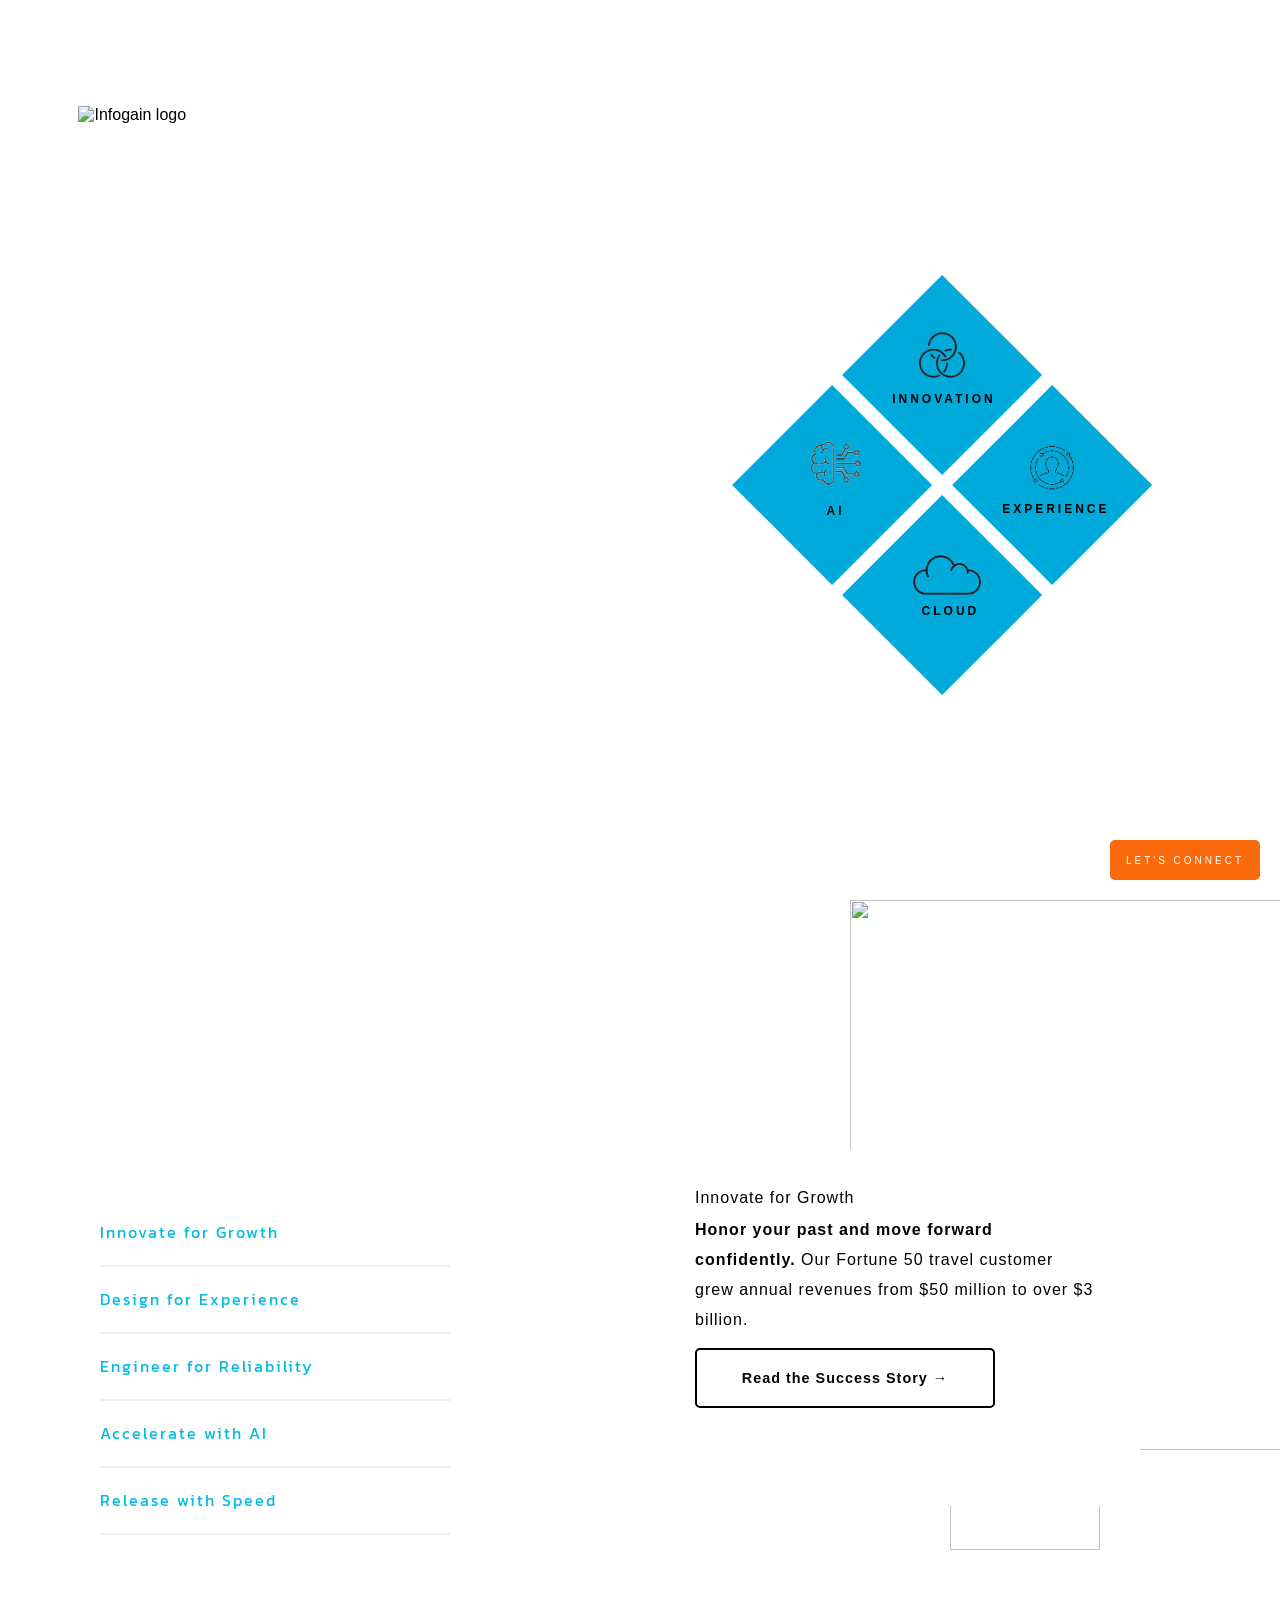
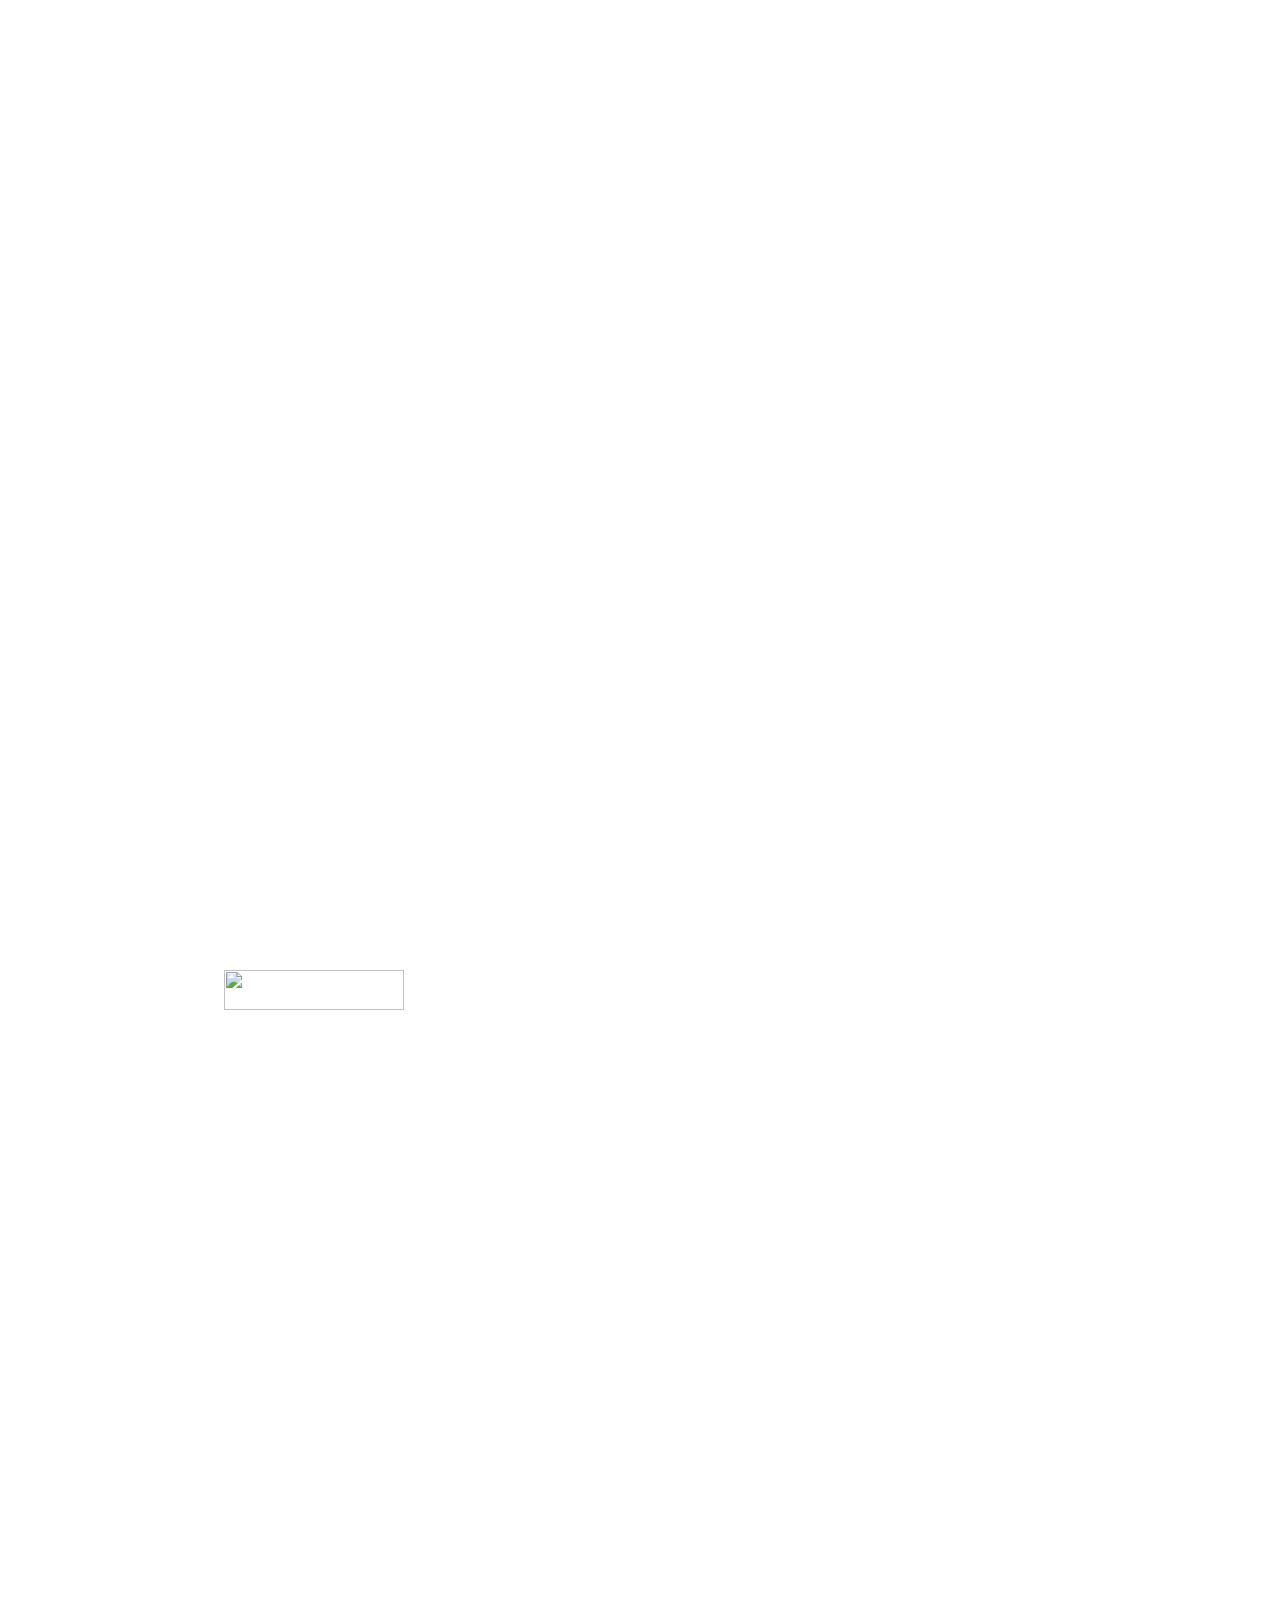
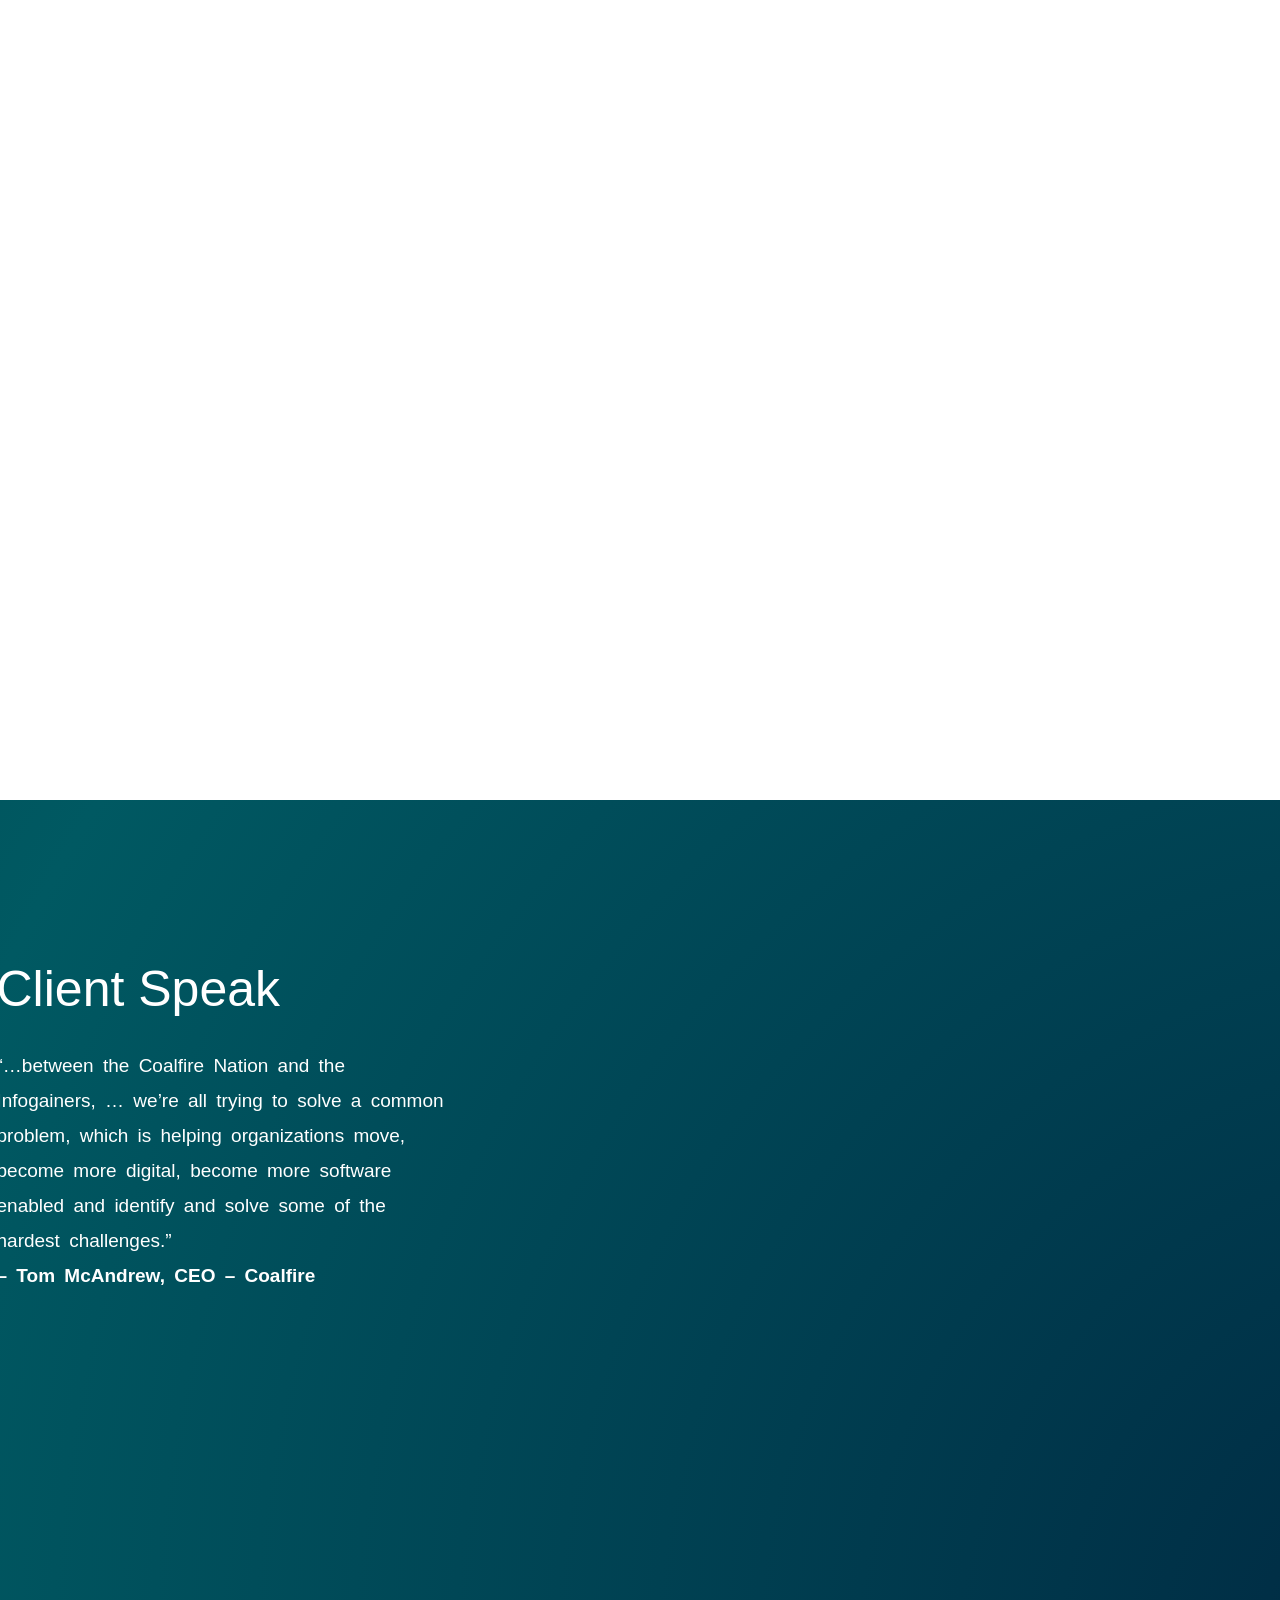
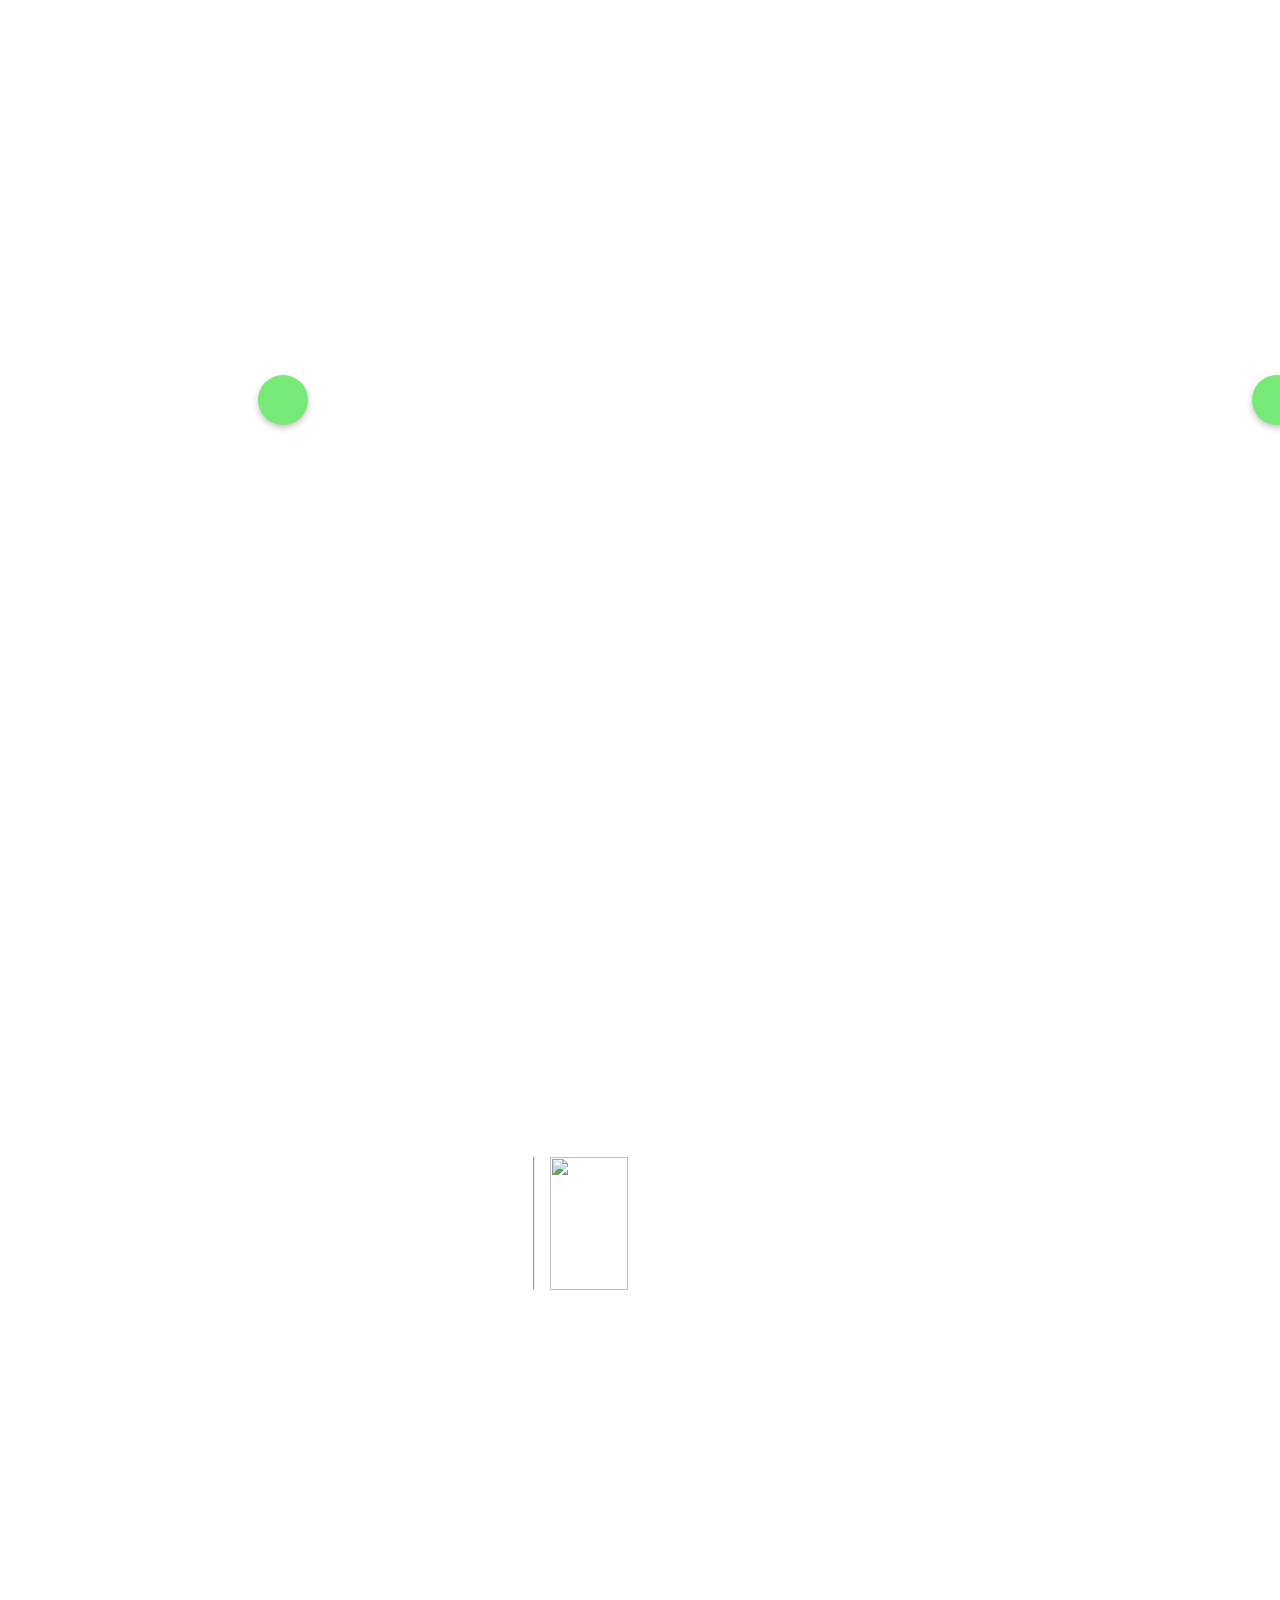
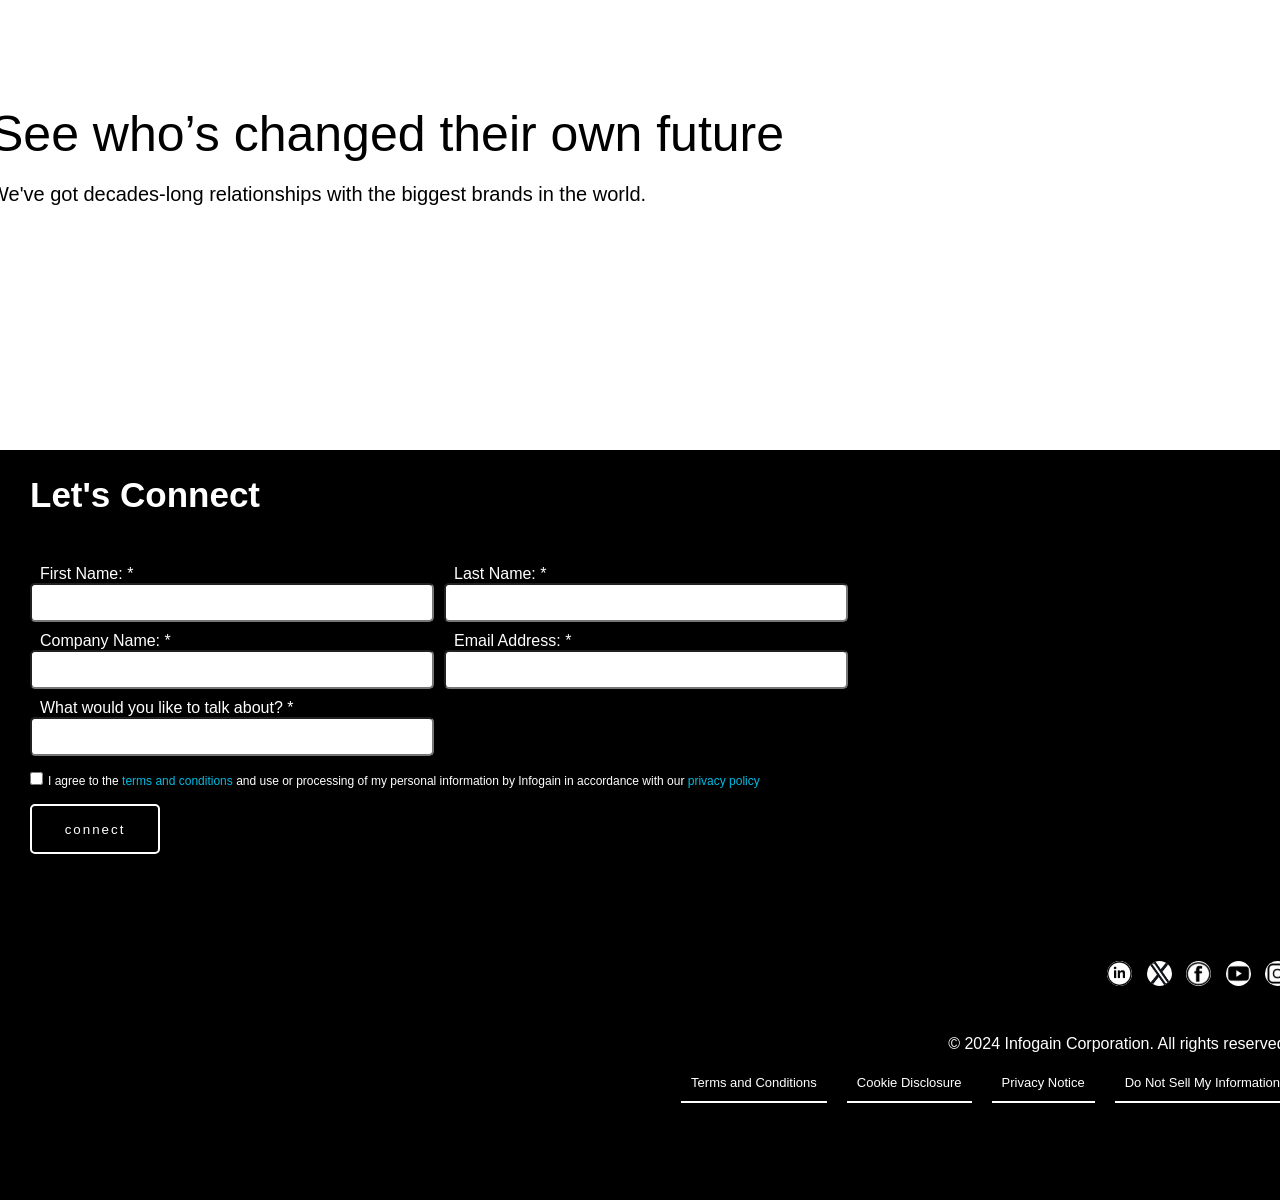
==== commit 89660bb3: "dotted scroll and connect btn" ====
--- a/index.html
+++ b/index.html
@@ -8,7 +8,7 @@
     <link rel="stylesheet" href="mediaquery.css" />
   </head>
   <body>
-    <div class="container">
+    <div class="container" id="container">
       <nav>
         <div class="logo">
           <img
@@ -133,10 +133,25 @@
               <span class="rightspan3">digital experiences.</span>
 
               <div class="cross" onclick="rightclickhide()">&#10006;</div>
-            </div>
+            </div>  
           </div>
         </div>
       </main>
+      <div class="dottes">
+        <a href="#container1"><div class="dot"></div></a>
+        <a href="#container2"><div class="dot"></div></a>
+        <a href="#container3"><div class="dot"></div></a>
+        <a href="#container4"><div class="dot"></div></a>
+        <a href="#container5"><div class="dot"></div></a>
+        <a href="#container6"><div class="dot"></div></a>
+        <a href="#container7"><div class="dot"></div></a>
+        <a href="#container8"><div class="dot"></div></a>
+      </div>
+      <div class="connectbtn">
+        <a href="#form">
+          <input type="button" value="LET'S CONNECT">
+        </a>
+      </div>
     </div>
 
     <!-- container 2 -->
@@ -375,7 +390,7 @@
     </div>
 
     <!-- container 8 -->
-    <div class="container8">
+    <div class="container8" id="container8">
       <div class="infobox">
         <div class="info">
           <div class="heading">
@@ -417,7 +432,7 @@
           <h1>Let's Connect</h1>
         </div>
         <form>
-          <div class="form">
+          <div class="form" id="form">
             <div class="first formitem">
               <label for="">First Name: <span>*</span></label
               ><br />
--- a/style.css
+++ b/style.css
@@ -611,7 +611,51 @@
 
 }
 
-
+.container .dottes{
+    width: 20px;
+    height: 200px;
+    /* border: 2px solid black; */
+    position: fixed;
+    bottom: 70px;
+    right: 20px;
+    display: flex;
+    flex-flow: column;
+    align-items: center;
+}
+.container .dottes .dot{
+    width: 7px;
+    height: 7px;
+    background-color: white;
+    margin-top: 15px;
+    border-radius: 50%;
+}
+.container .dottes .dot:hover{
+    width: 10px;
+    height: 10px;
+    background-color: lightblue;
+}
+
+.container .connectbtn{
+    width: auto;
+    height: auto;
+}
+.container .connectbtn input{
+    width: 150px;
+    height: 40px;
+    position: fixed;
+    bottom: 20px;
+    right: 20px;
+    border-radius: 5px;
+    border: 0px;
+    background-color: #f86a0b !important;
+    color: white;
+    font-family: sans-serif;
+    font-size: 10px;
+    letter-spacing: 3px;
+}
+.container .connectbtn input:hover{
+    color: black;
+}
 /* ---------------------------------------------------------
 container 2
 --------------------------------------------------------- */
@@ -686,7 +730,6 @@
     justify-content: flex-start;
     align-items: center;
 }
-
 .container2 .section-3 .list ul li a{
     text-decoration: none;
     color: #00bbe2;
--- a/mediaquery.css
+++ b/mediaquery.css
@@ -86,3 +86,9 @@
     }
   }
 
+
+  @media only screen and (min-width: 1500px){
+    .container, .container2, .container3, .container4, .container5, .container6, .container7, .container8{
+        height: 1000px;
+    }
+  }
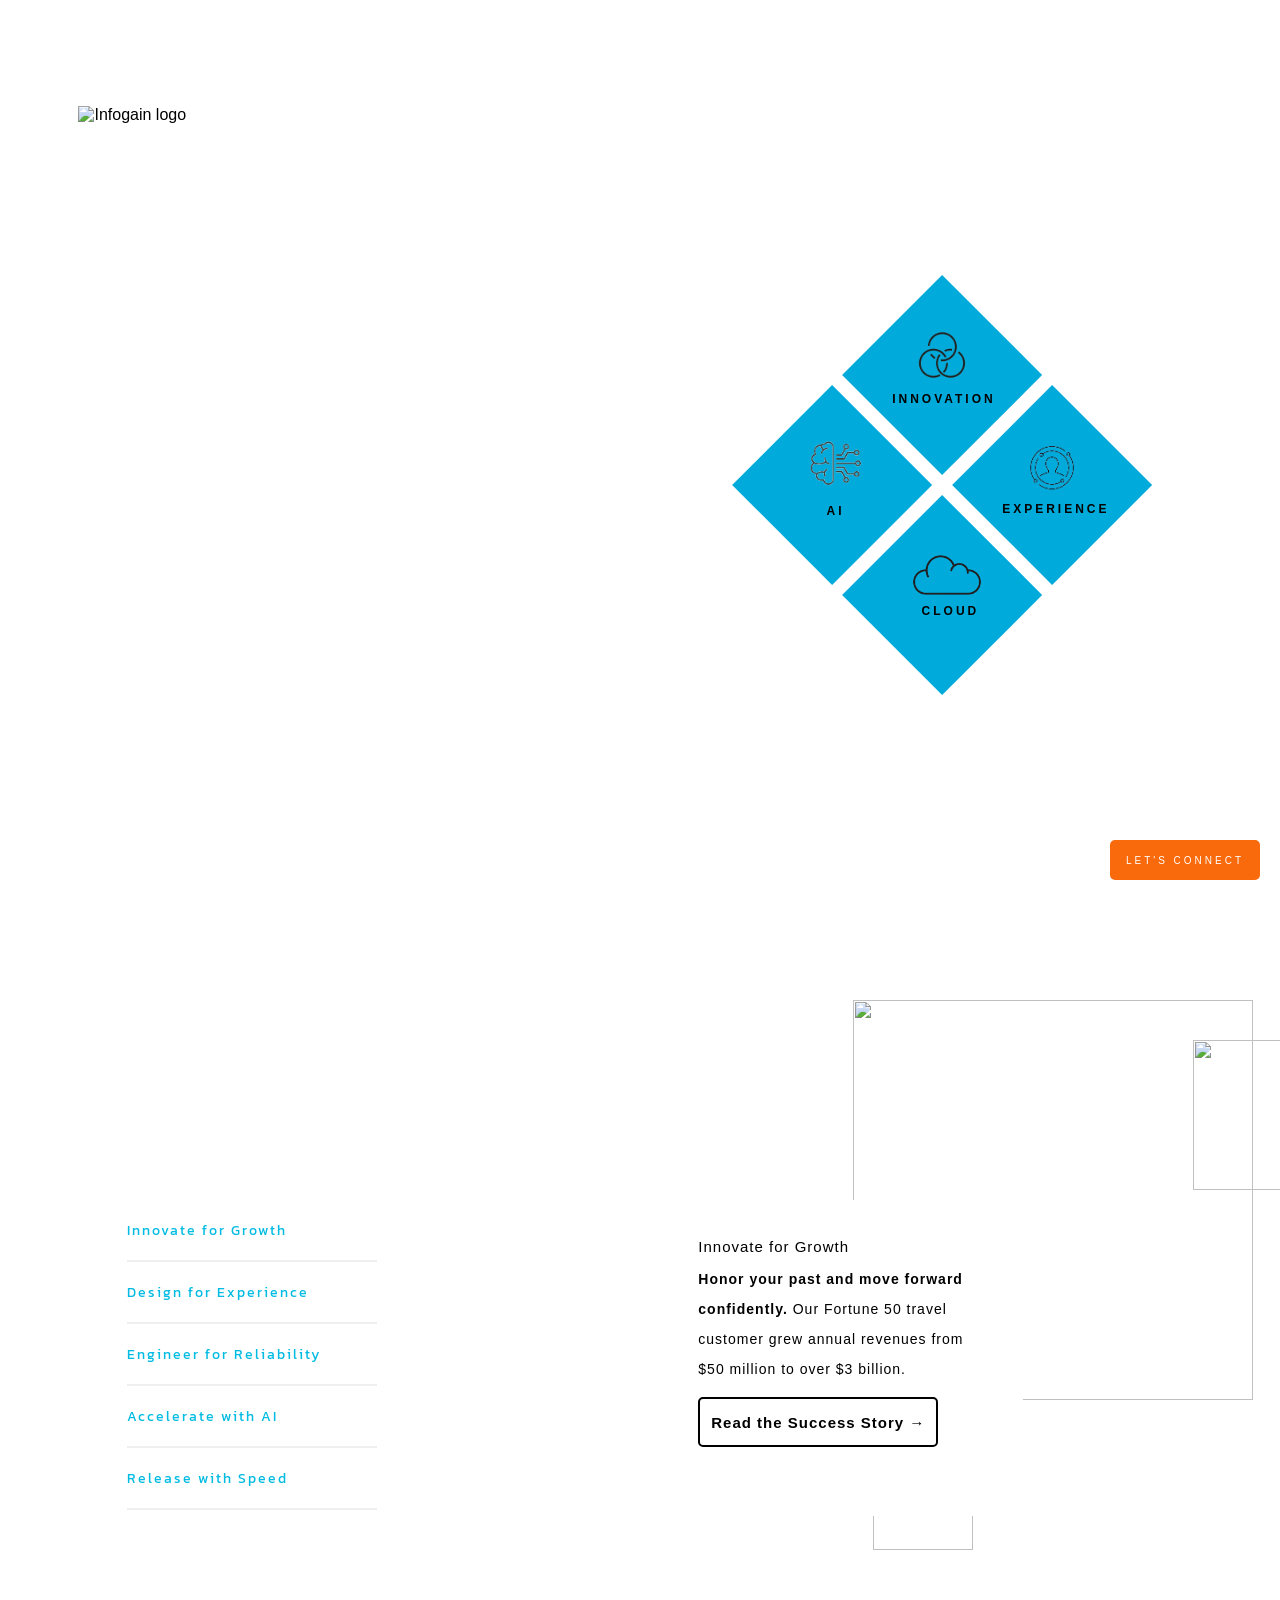
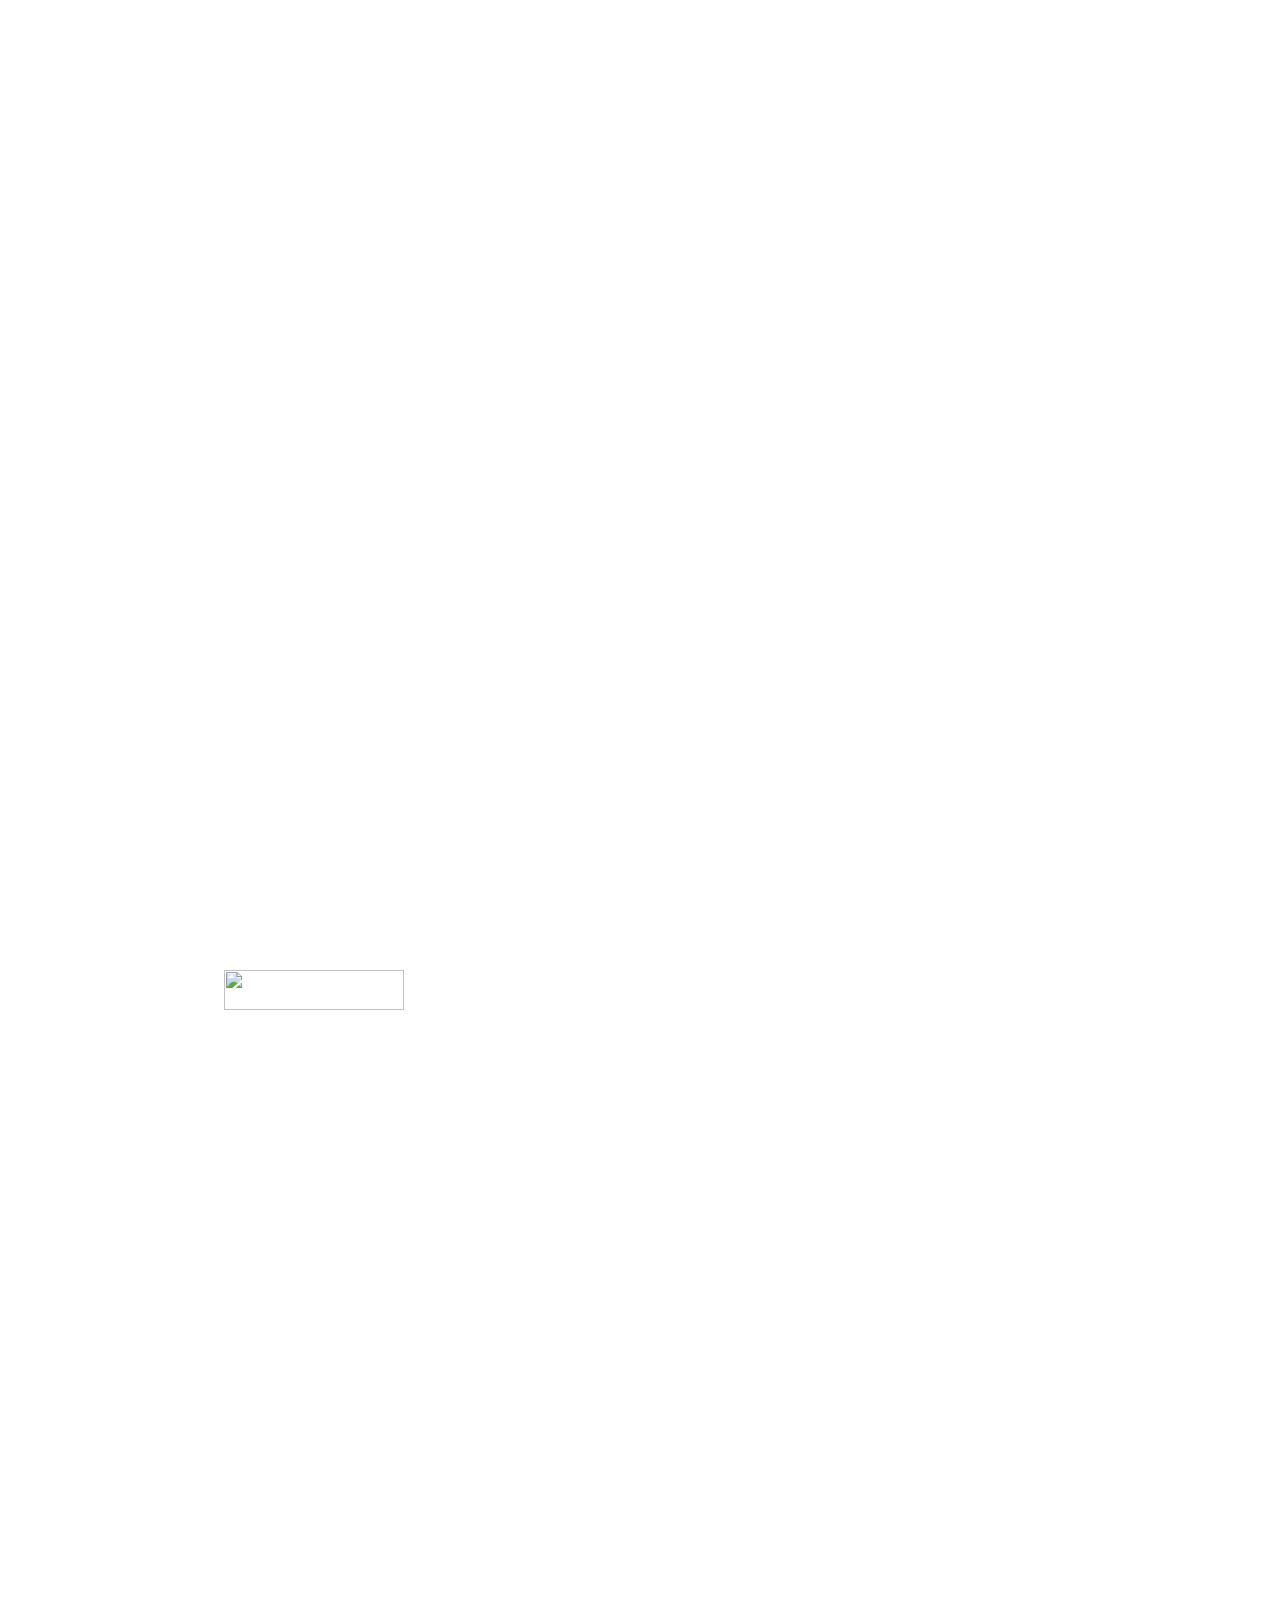
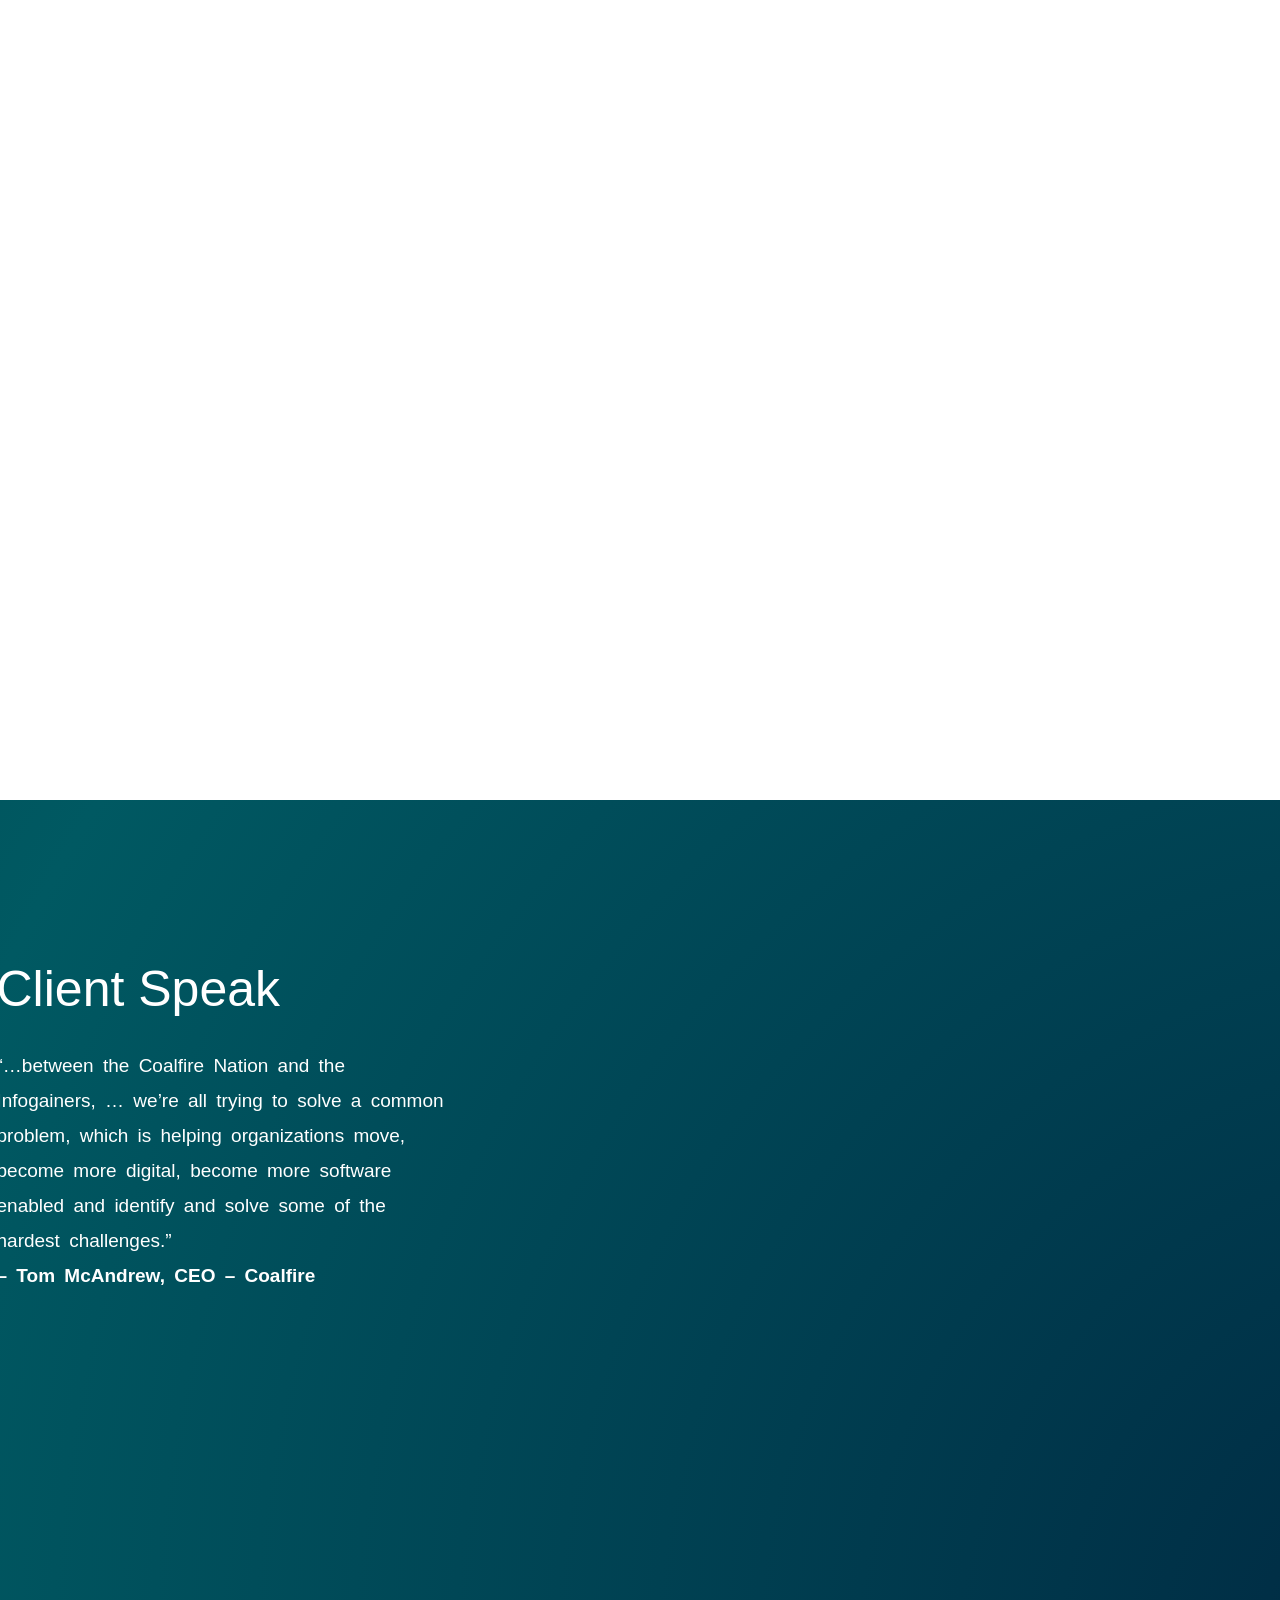
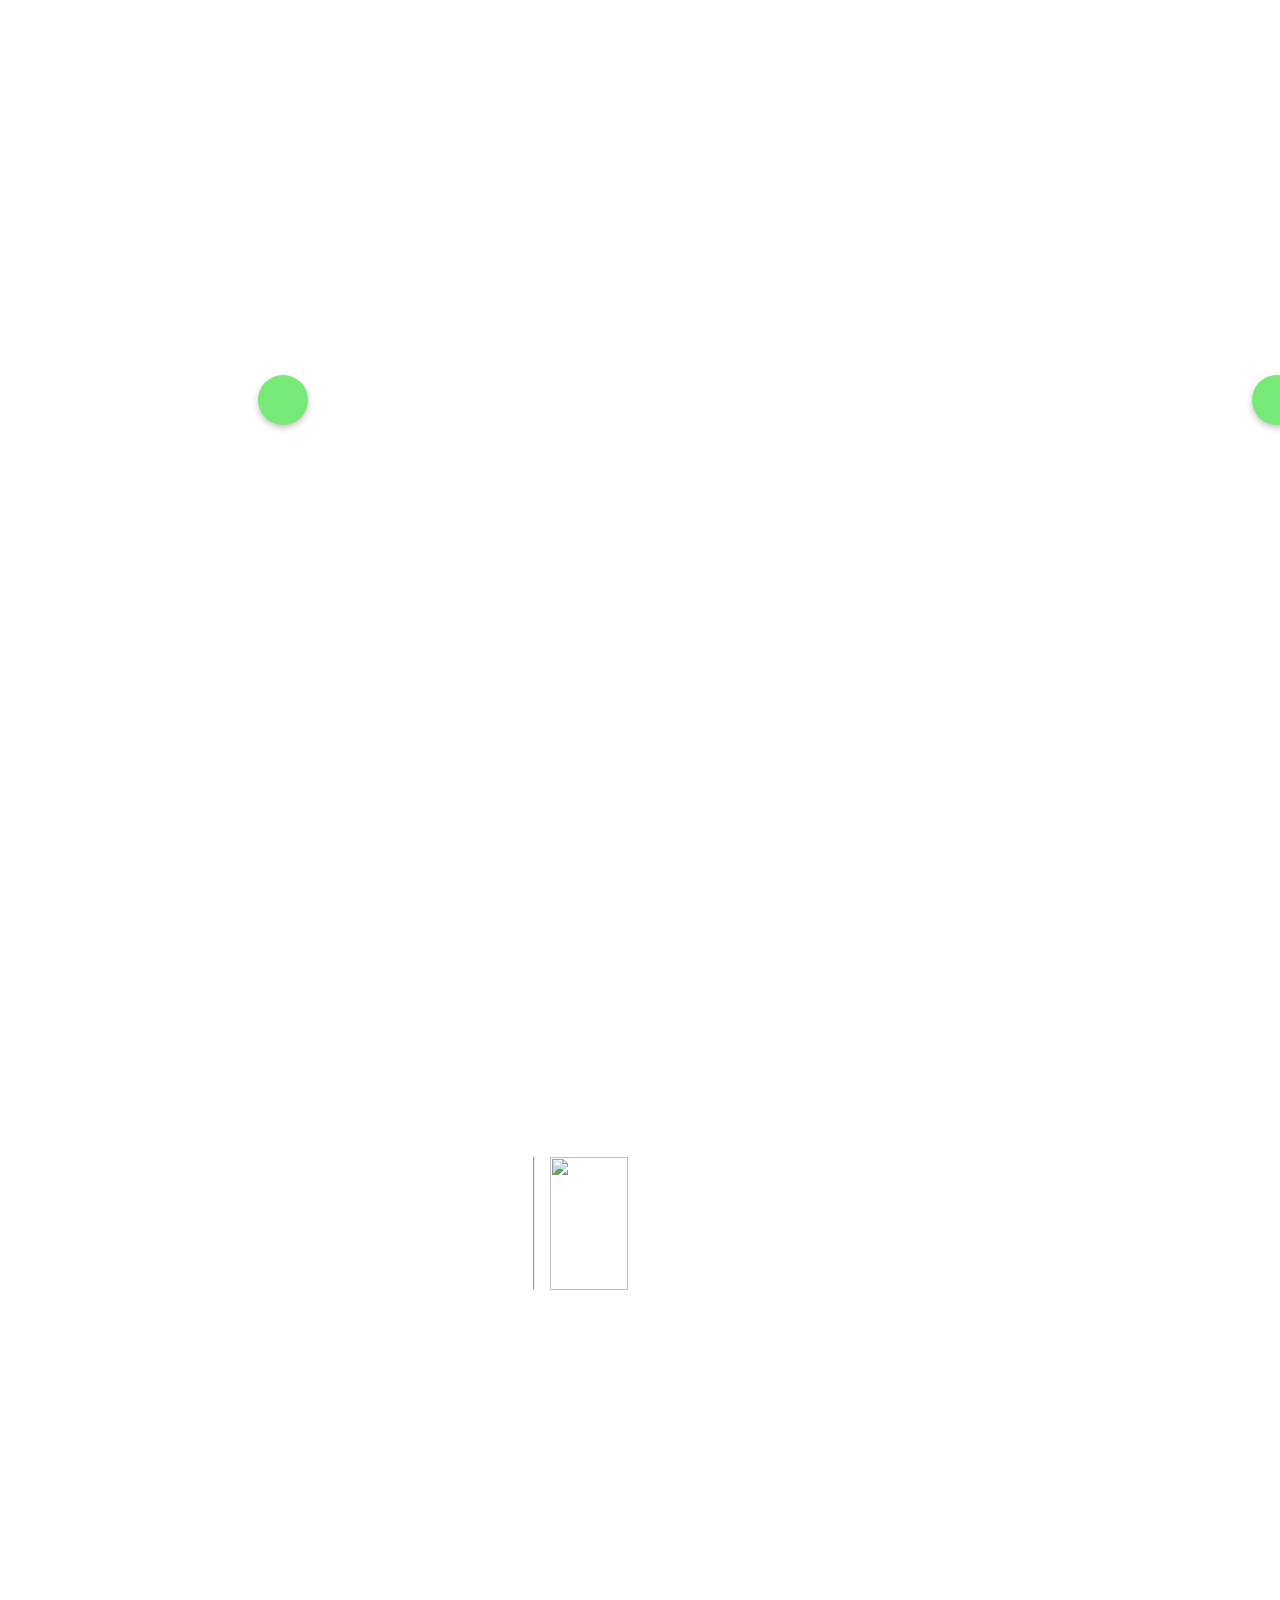
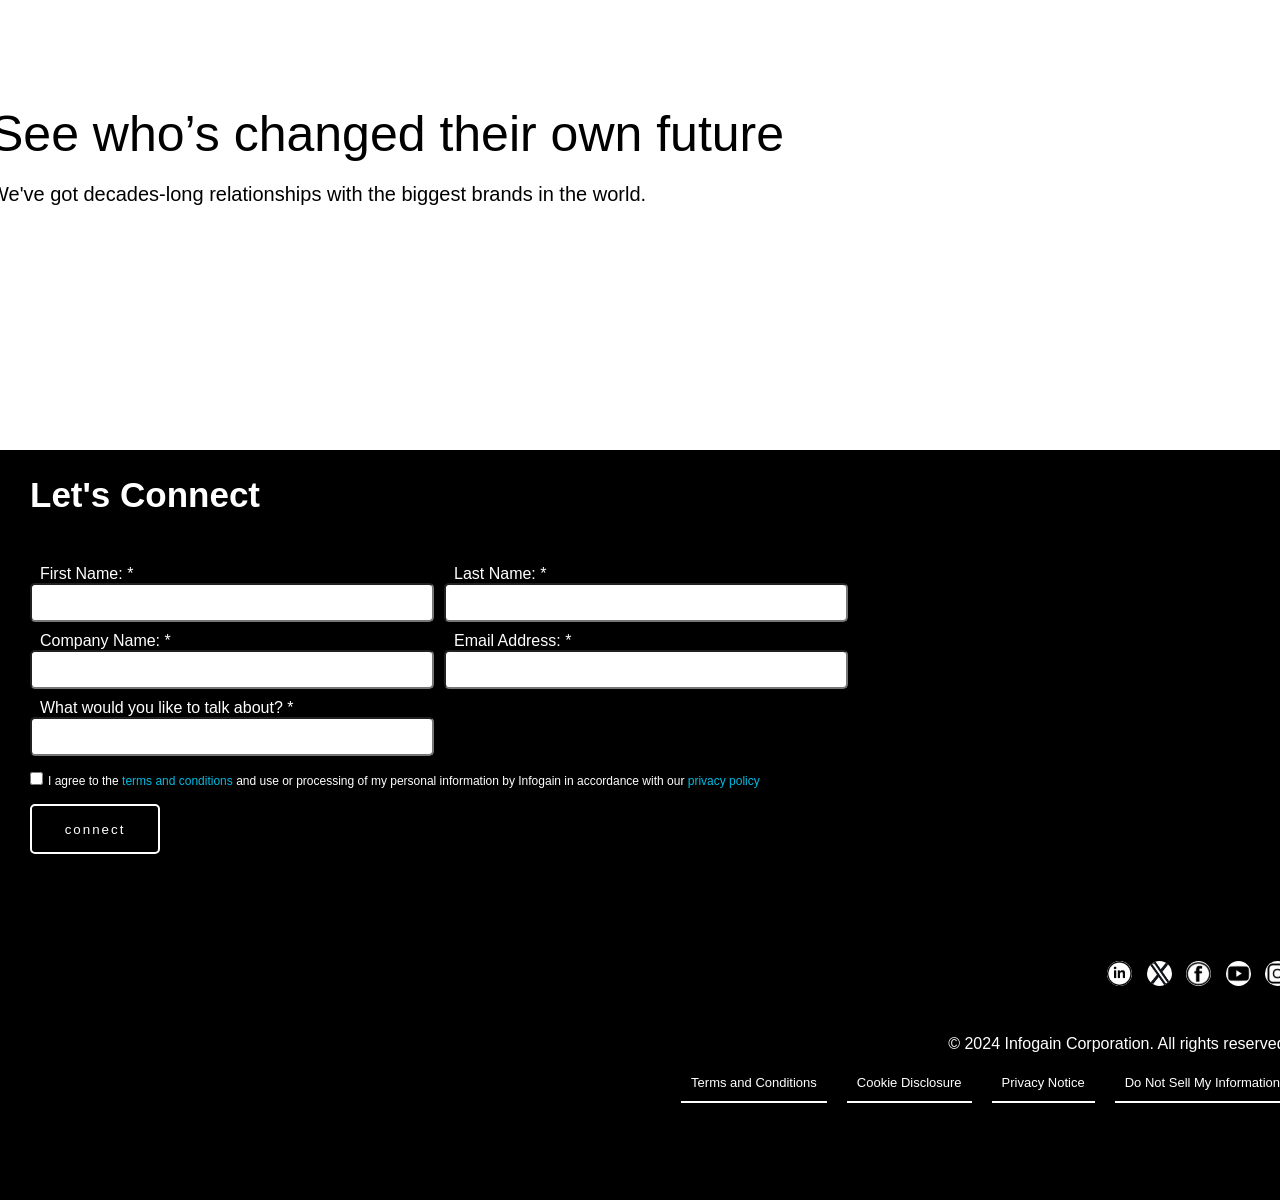
==== commit c11ce1e4: "update mediaQuery" ====
--- a/index.html
+++ b/index.html
@@ -138,7 +138,7 @@
         </div>
       </main>
       <div class="dottes">
-        <a href="#container1"><div class="dot"></div></a>
+        <a href="#container"><div class="dot"></div></a>
         <a href="#container2"><div class="dot"></div></a>
         <a href="#container3"><div class="dot"></div></a>
         <a href="#container4"><div class="dot"></div></a>
--- a/style.css
+++ b/style.css
@@ -612,13 +612,13 @@
 }
 
 .container .dottes{
+    display: none;
     width: 20px;
     height: 200px;
     /* border: 2px solid black; */
     position: fixed;
     bottom: 70px;
     right: 20px;
-    display: flex;
     flex-flow: column;
     align-items: center;
 }
--- a/mediaquery.css
+++ b/mediaquery.css
@@ -87,8 +87,135 @@
   }
 
 
-  @media only screen and (min-width: 1500px){
+  @media only screen and (min-width: 1550px){
     .container, .container2, .container3, .container4, .container5, .container6, .container7, .container8{
         height: 1000px;
     }
-  }+
+    .container .dottes{
+        display: flex;
+    }
+}
+
+
+
+  @media only screen and (max-width: 1500px){
+    .container2{
+        justify-content: space-evenly;
+    }
+    .container2 .section-4 {
+        width: 400px;
+        height: 400px;
+        display: flex;
+        /* border: 2px solid black; */
+    }
+    .container2 .section-3 {
+        display: flex;
+        flex-direction: column;
+        justify-content: flex-end;
+        width: 500px;
+        height: 800px;
+        /* border: 2px solid black; */
+    }
+    .container2 .section-3 .heading {
+        margin-left: 0;
+        width: 550px;
+        height: auto;
+        display: inline;
+    }
+    .container2 .section-3 .heading h1 {
+        width: auto;
+        display: inline-block;
+        color: white;
+        font-size: 40px;
+        /* border: 2px solid black; */
+        font-weight: 300;
+    }
+    .container2 .section-3 .pera {
+        width: 470px;
+        font-size: 18px;
+        margin-left: 0px;
+        margin-top: 10px;
+        color: white;
+    }
+    .container2 .section-3 .list {
+        width: 400px;
+        height: 400px;
+        /* border: 2px solid black; */
+        margin-left: 0px;
+        margin-top: 30px;
+    }
+    .container2 .section-3 .list ul li {
+        list-style: none;
+        height: 60px;
+        width: 250px;
+        font-size: 14px;
+        border: 1px solid rgba(225, 225, 225, 0.541);
+        border-width: 0 0 2px 0;
+        display: flex;
+        justify-content: flex-start;
+        align-items: center;
+    }
+    .container2 .section-4 .item1 img {
+        width: 400px;
+        height: 400px;
+        position: relative;
+        z-index: 0;
+    }
+    .container2 .section-4 .item1 .info {
+        width: 280px;
+        height: 240px;
+        background-color: white;
+        z-index: 2;
+        position: relative;
+        bottom: 200px;
+        right: 100px;
+        padding: 38px 45px;
+    }
+    .container2 .section-4 .item1 .info h3 {
+        font-size: 15px;
+        line-height: 1.2;
+        letter-spacing: 1px;
+        color: #666;
+        color: var(--brownish-grey-three);
+        font-weight: 500;
+        padding-bottom: 8px;
+    }
+
+    .container2 .section-4 .item1 .info p {
+        font-size: 14px;
+        line-height: 1.2;
+        letter-spacing: 1px;
+        color: #666;
+        color: var(--brownish-grey-three);
+        font-weight: 500;
+        padding-bottom: 8px;
+        line-height: 30px;
+    }
+    .container2 .section-4 .item1 .info .btn {
+        height: 50px;
+        width: 240px;
+        font-size: 15px;
+        font-weight: 600;
+        letter-spacing: 1px;
+        position: absolute;
+        margin-top: 5px;
+        background-color: white;
+        border: 2px solid black;
+        border-radius: 5px;
+    }
+    .container2 .section-4 .rect1 {
+        width: 100px;
+        height: 150px;
+        position: relative;
+        left: 40px;
+        top: 40px;
+    }
+    .container2 .section-4 .rect2 {
+        width: 100px;
+        height: 100px;
+        position: relative;
+        top: 450px;
+        right: 380px;
+    }
+}
